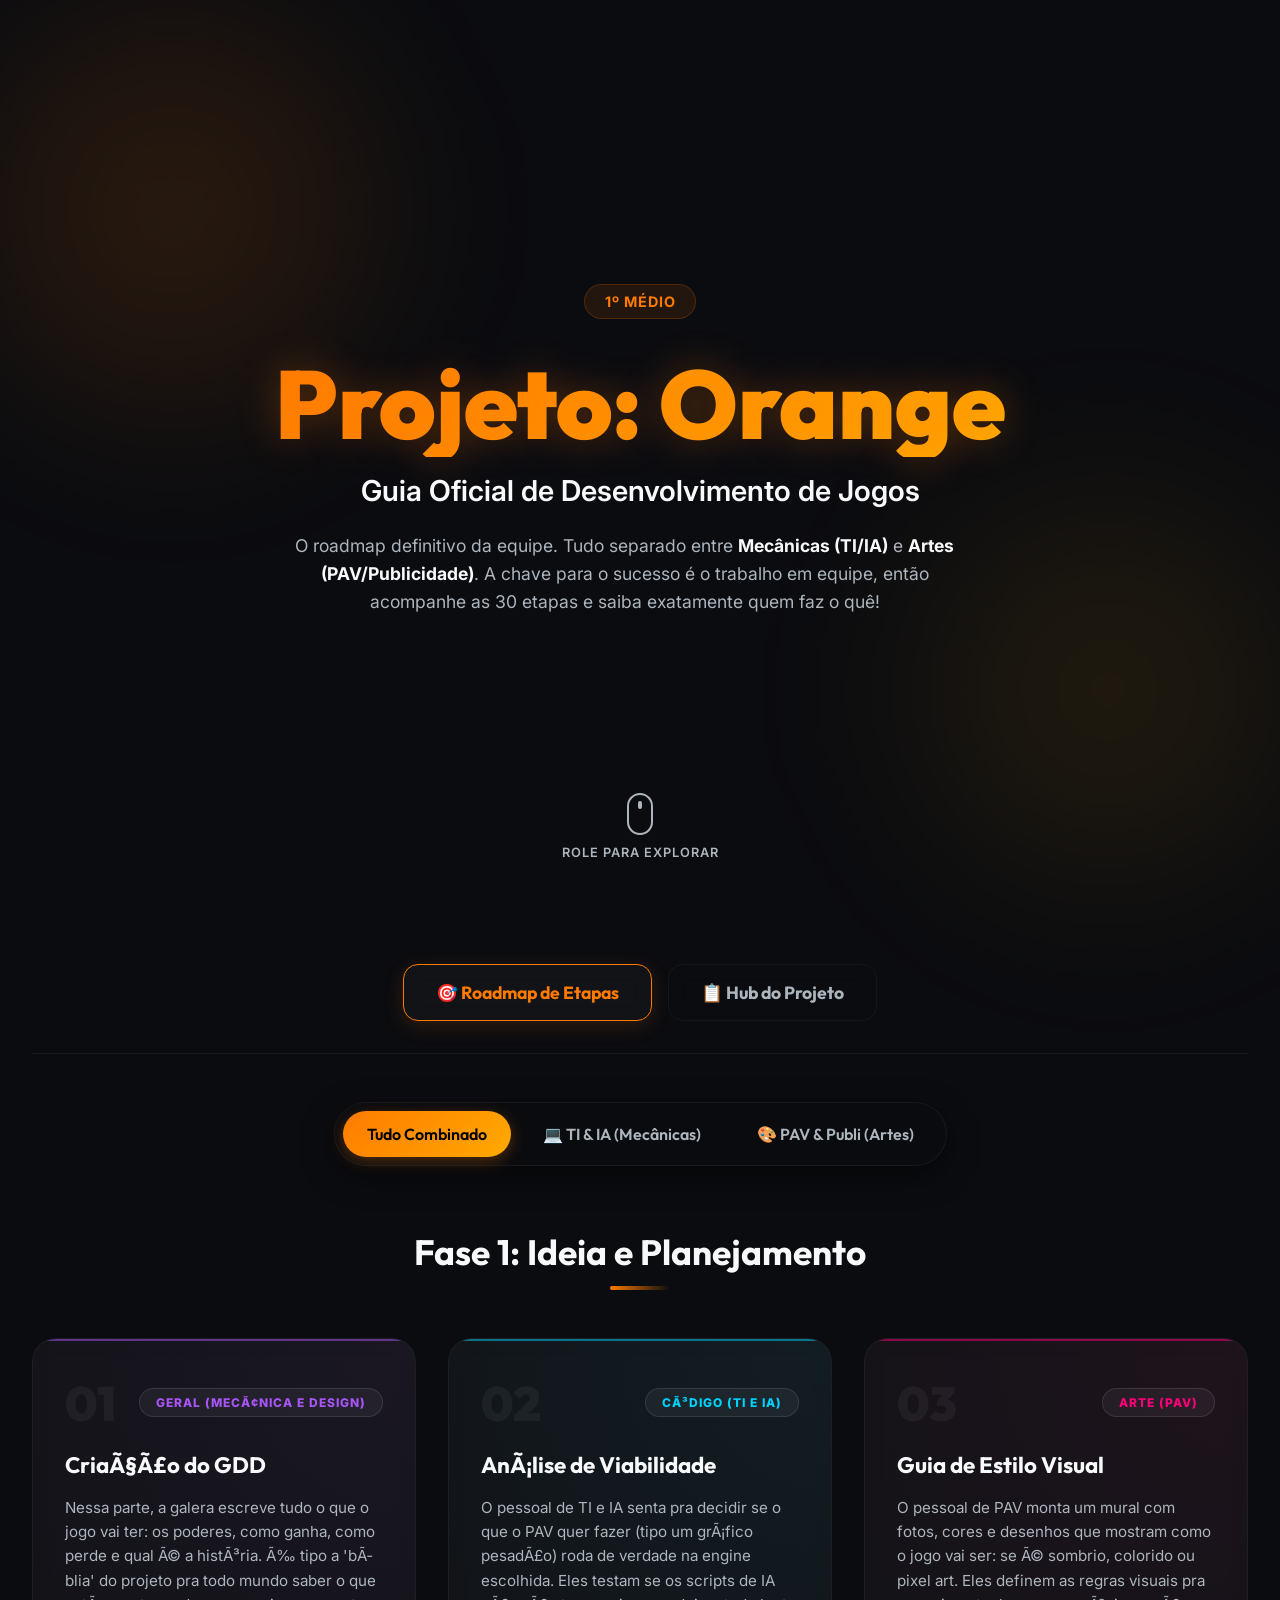
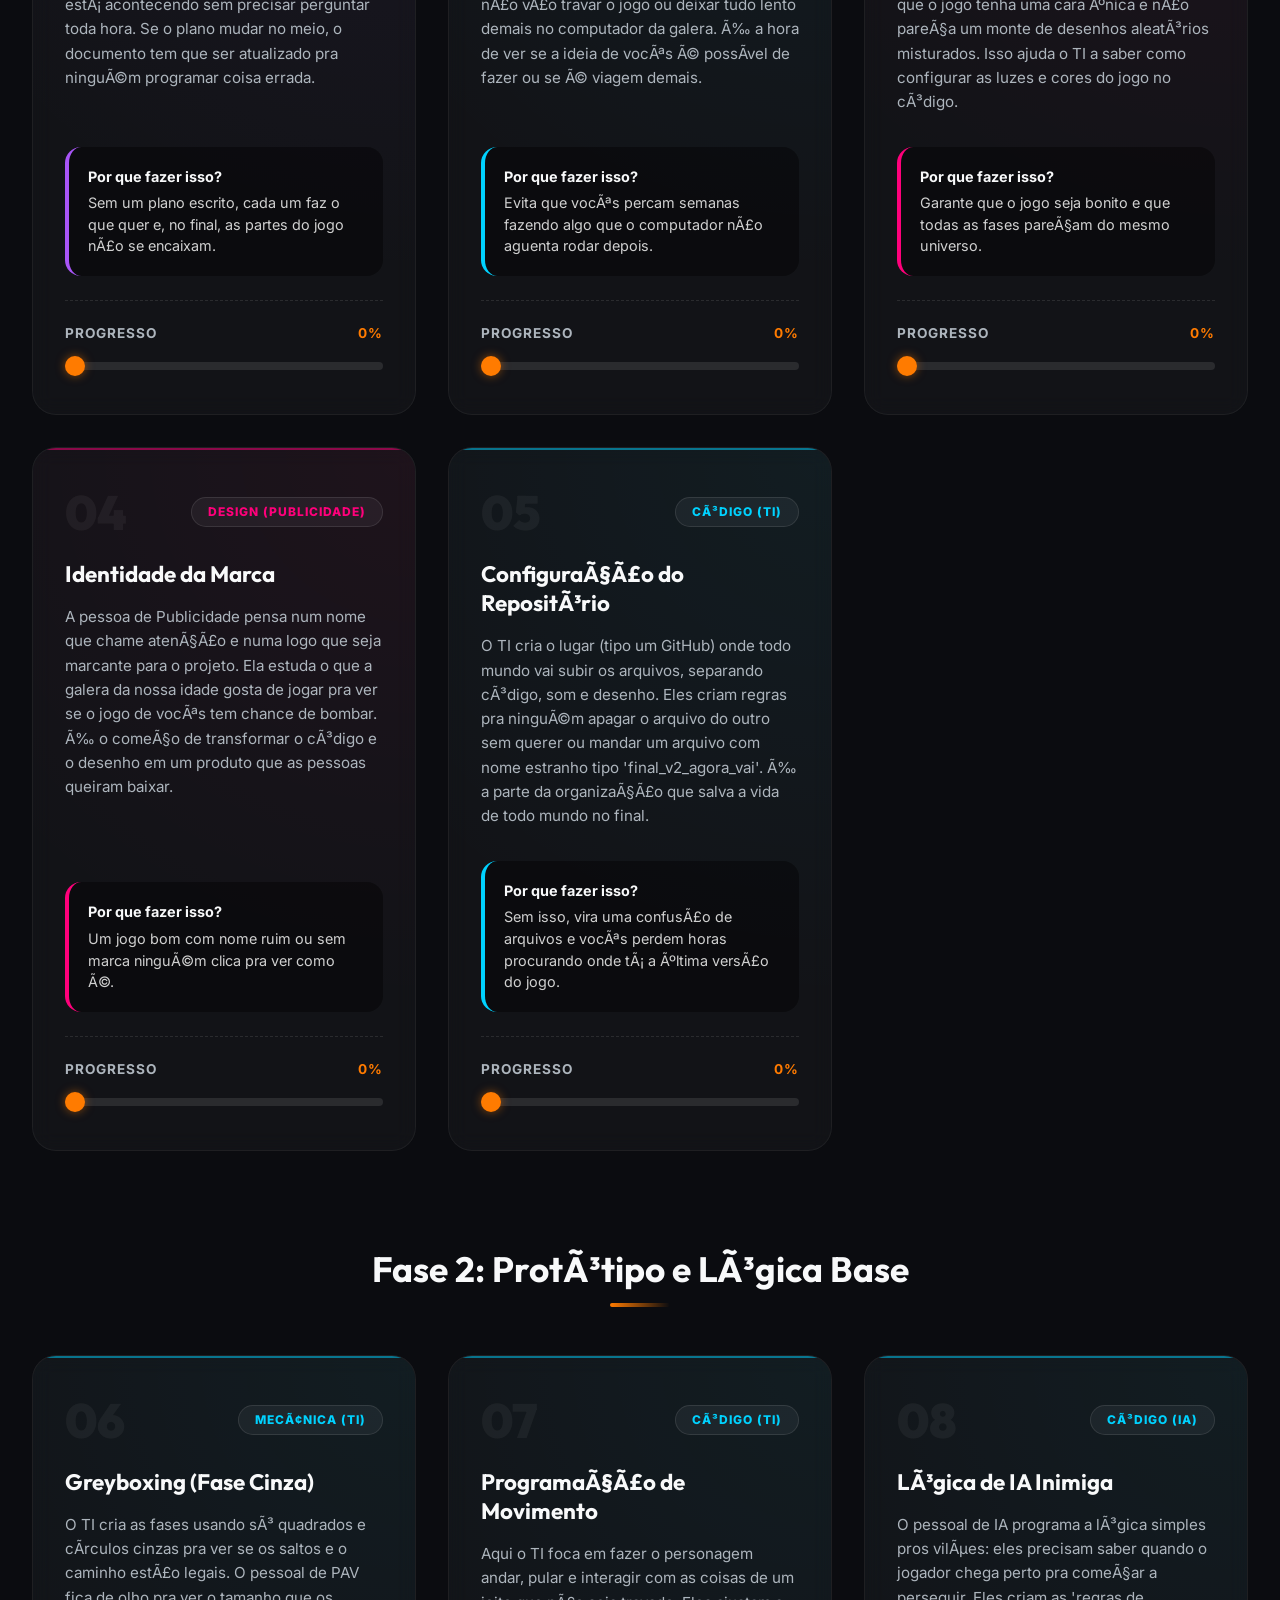
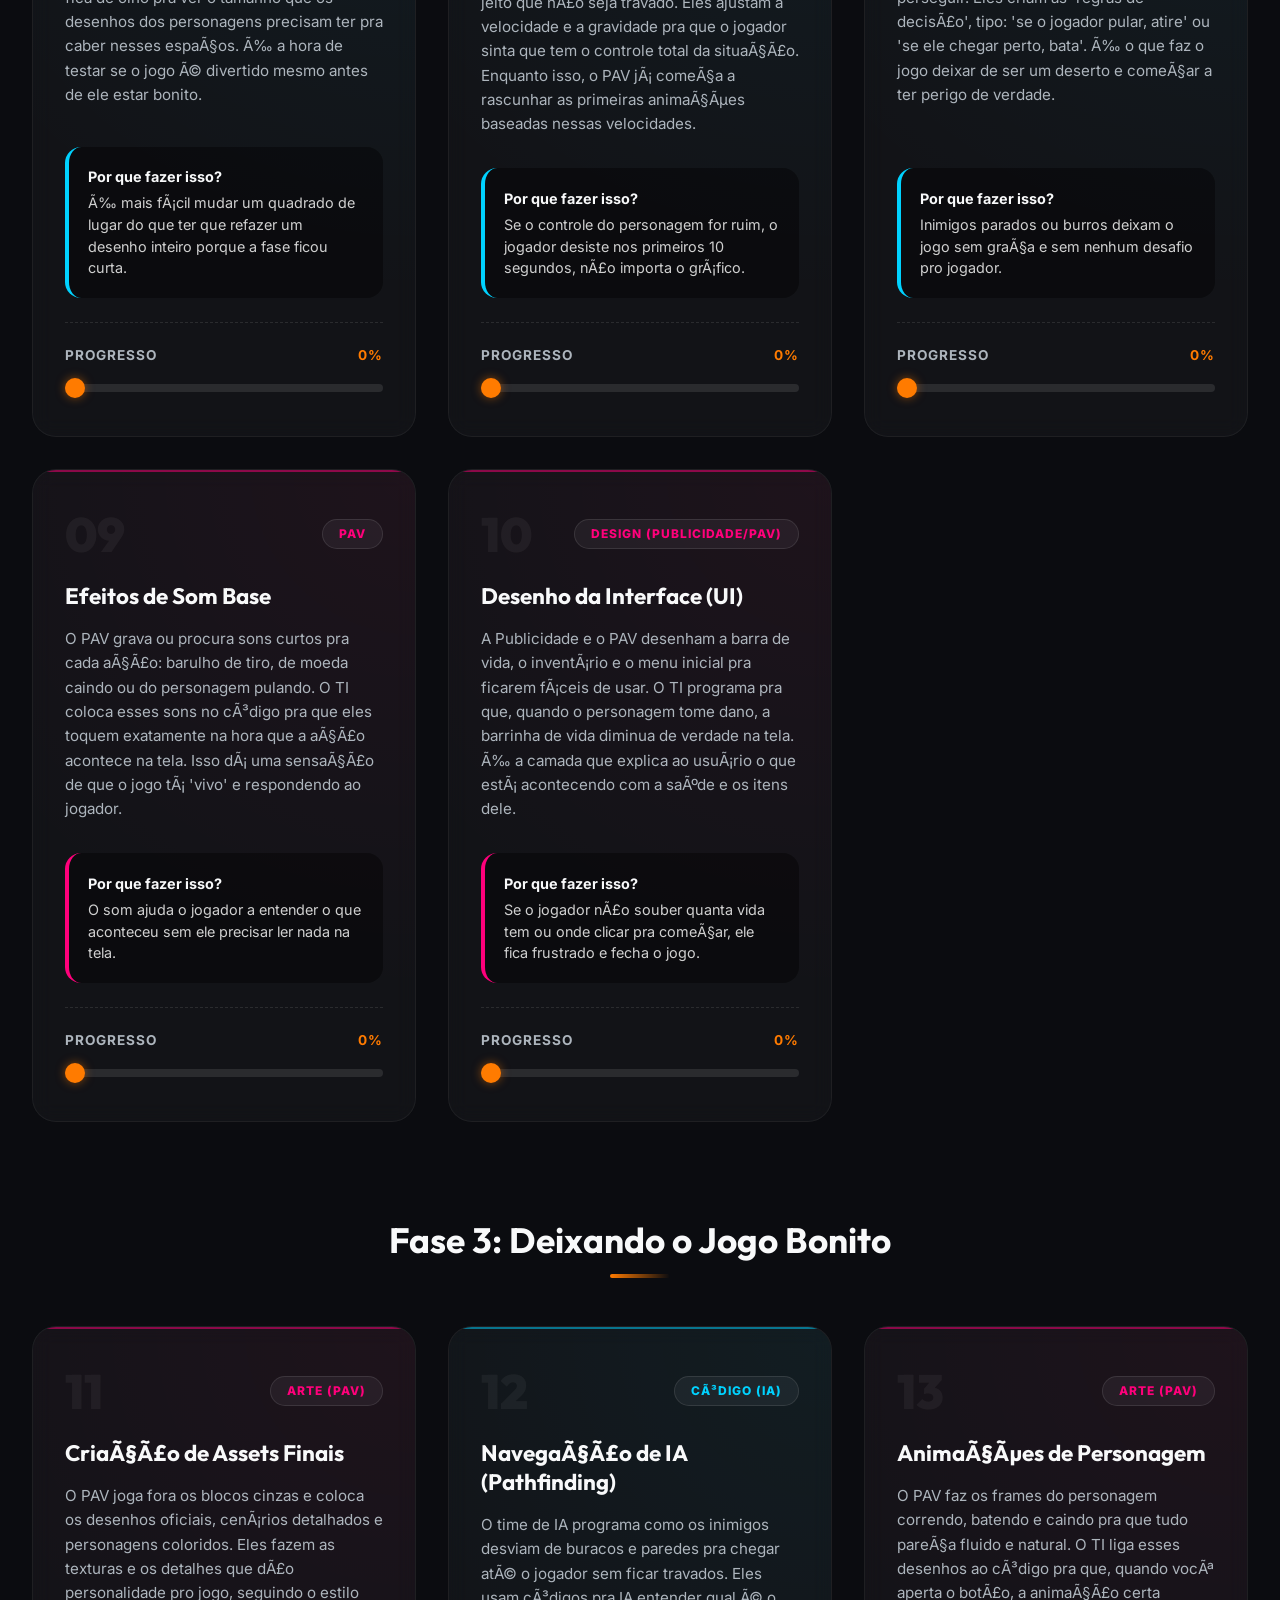
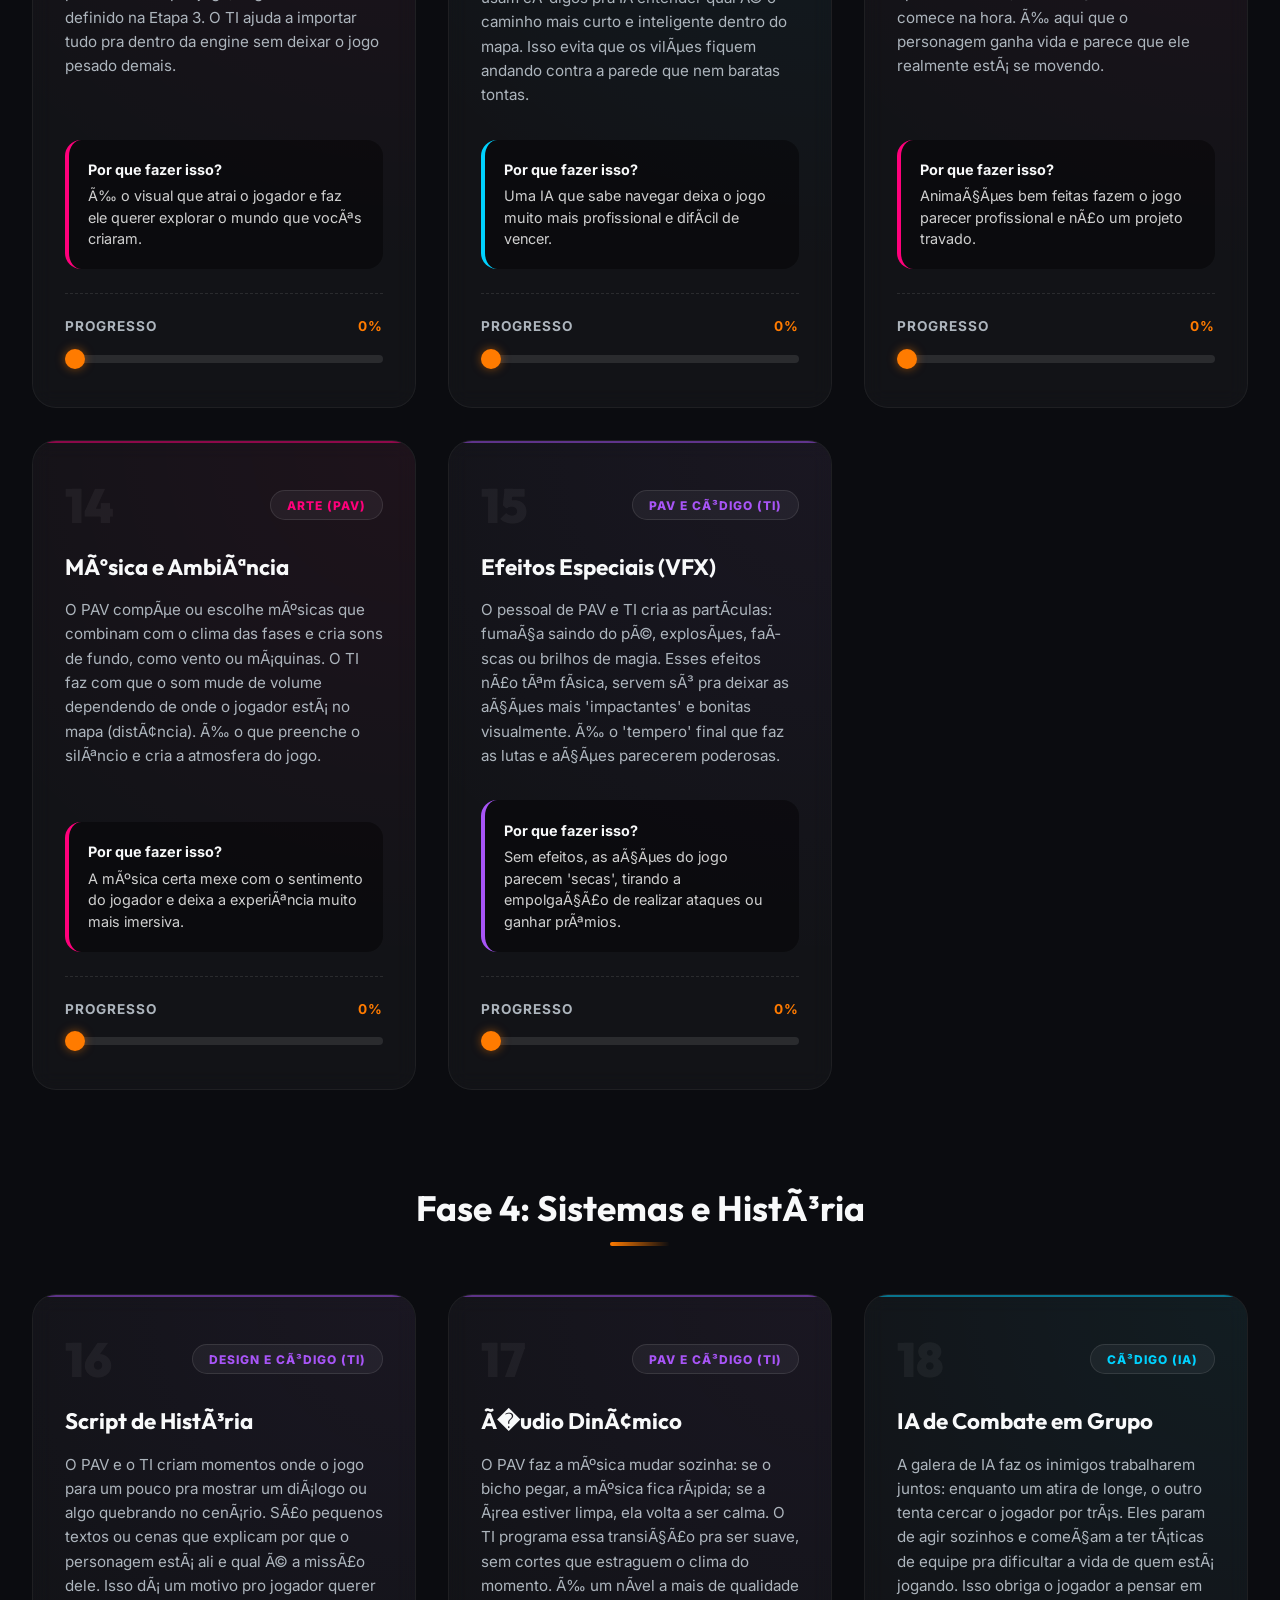
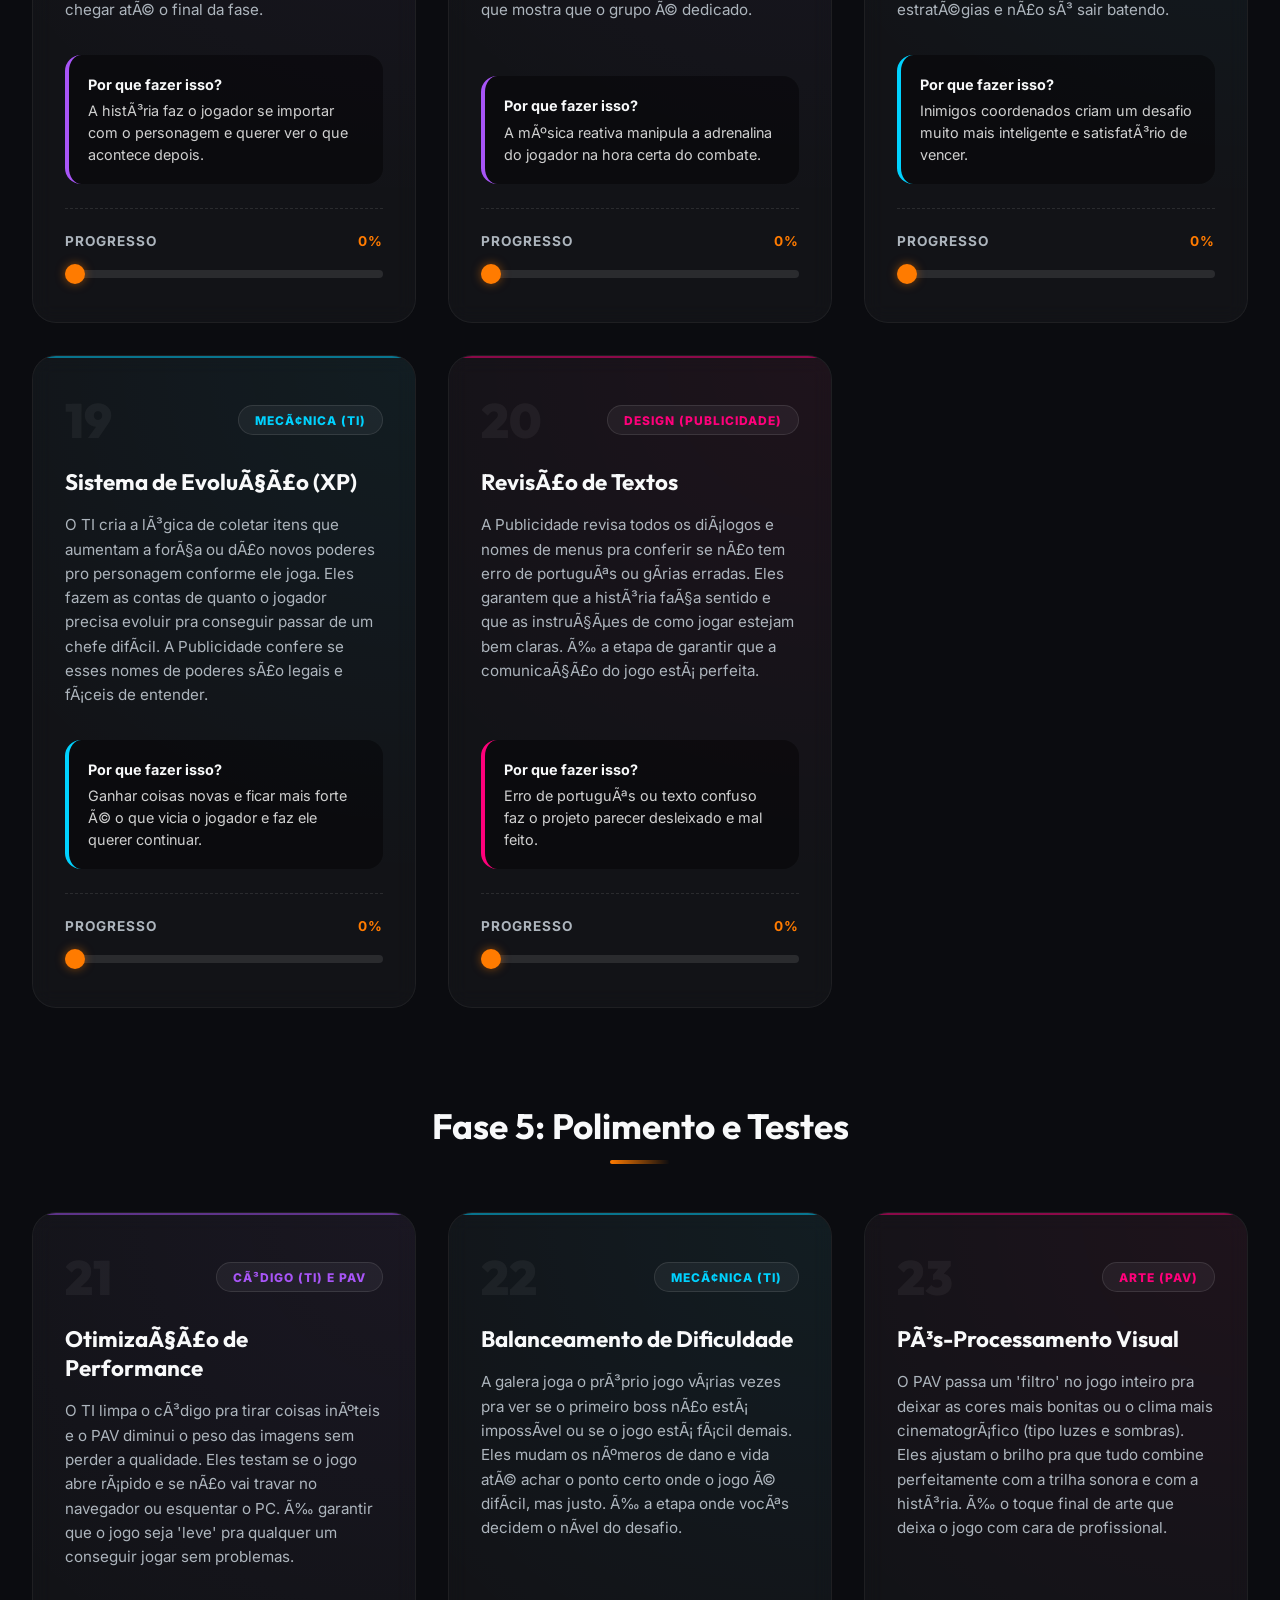
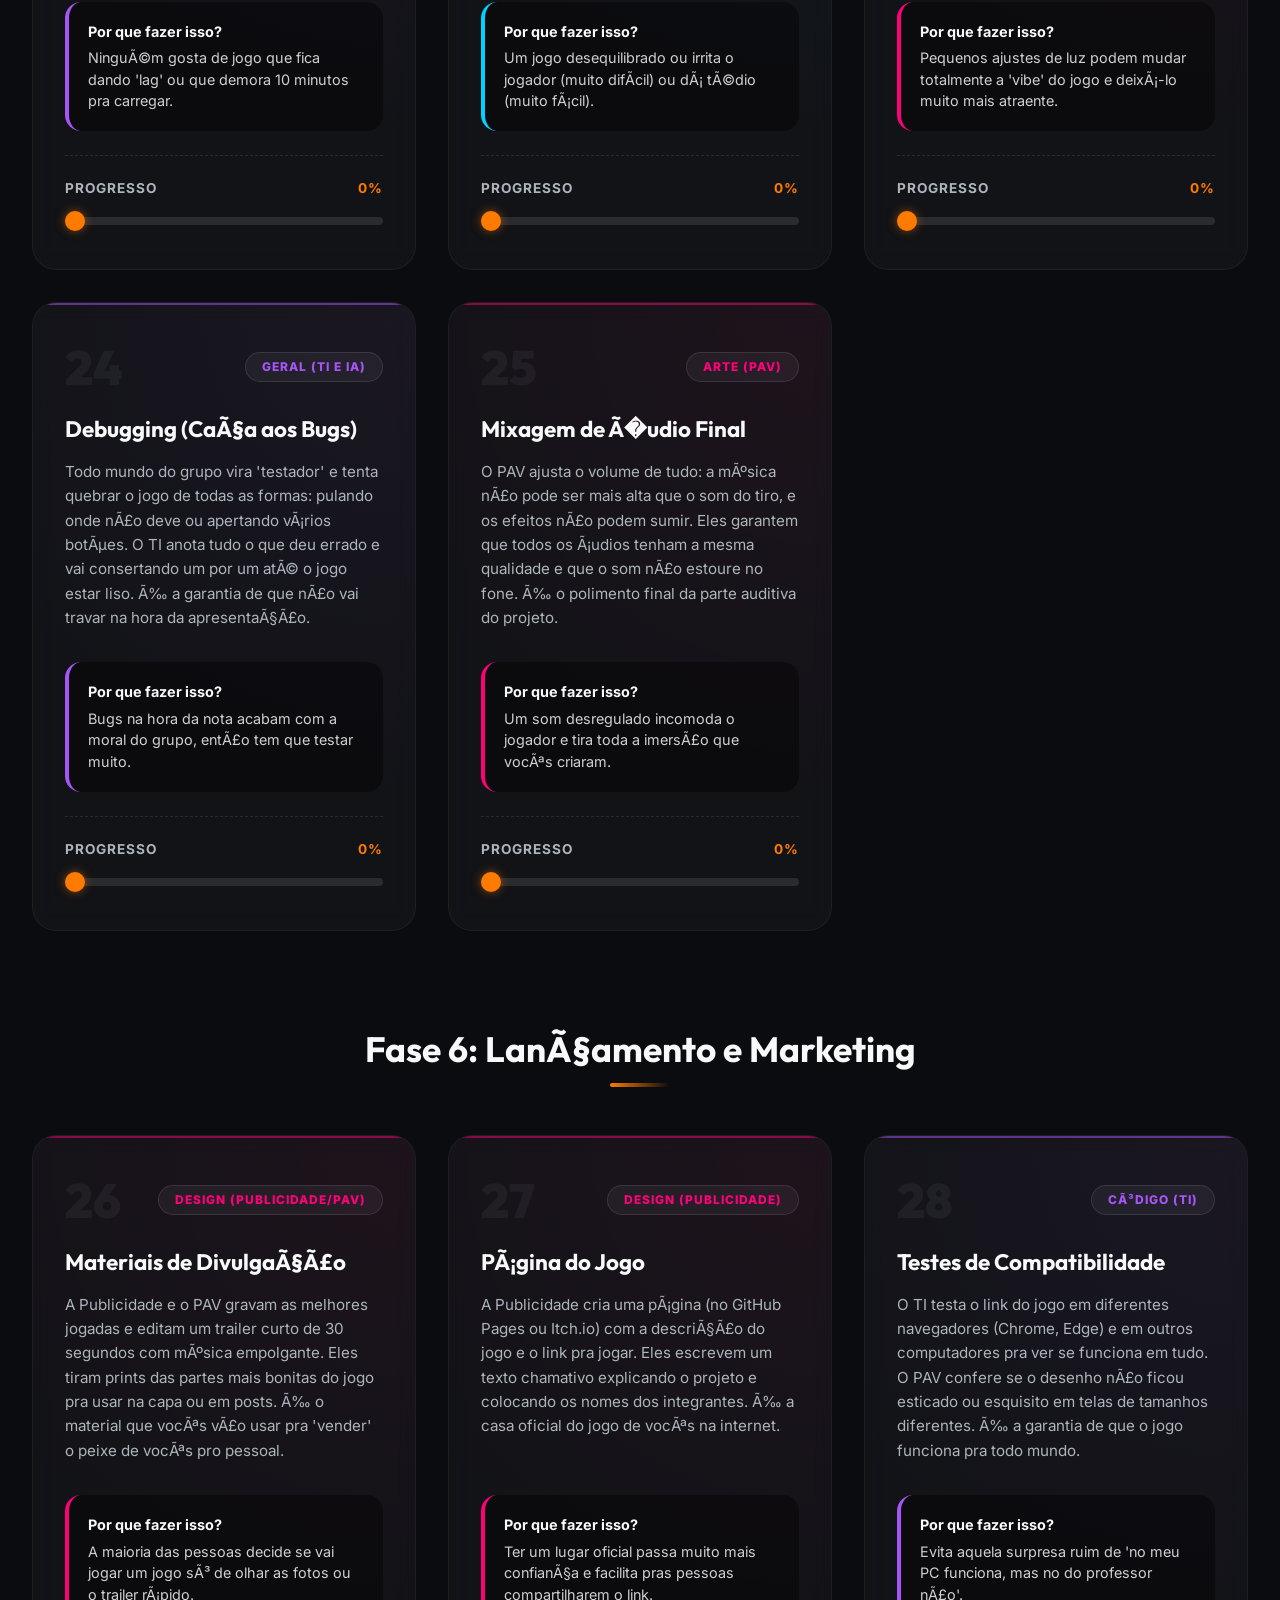
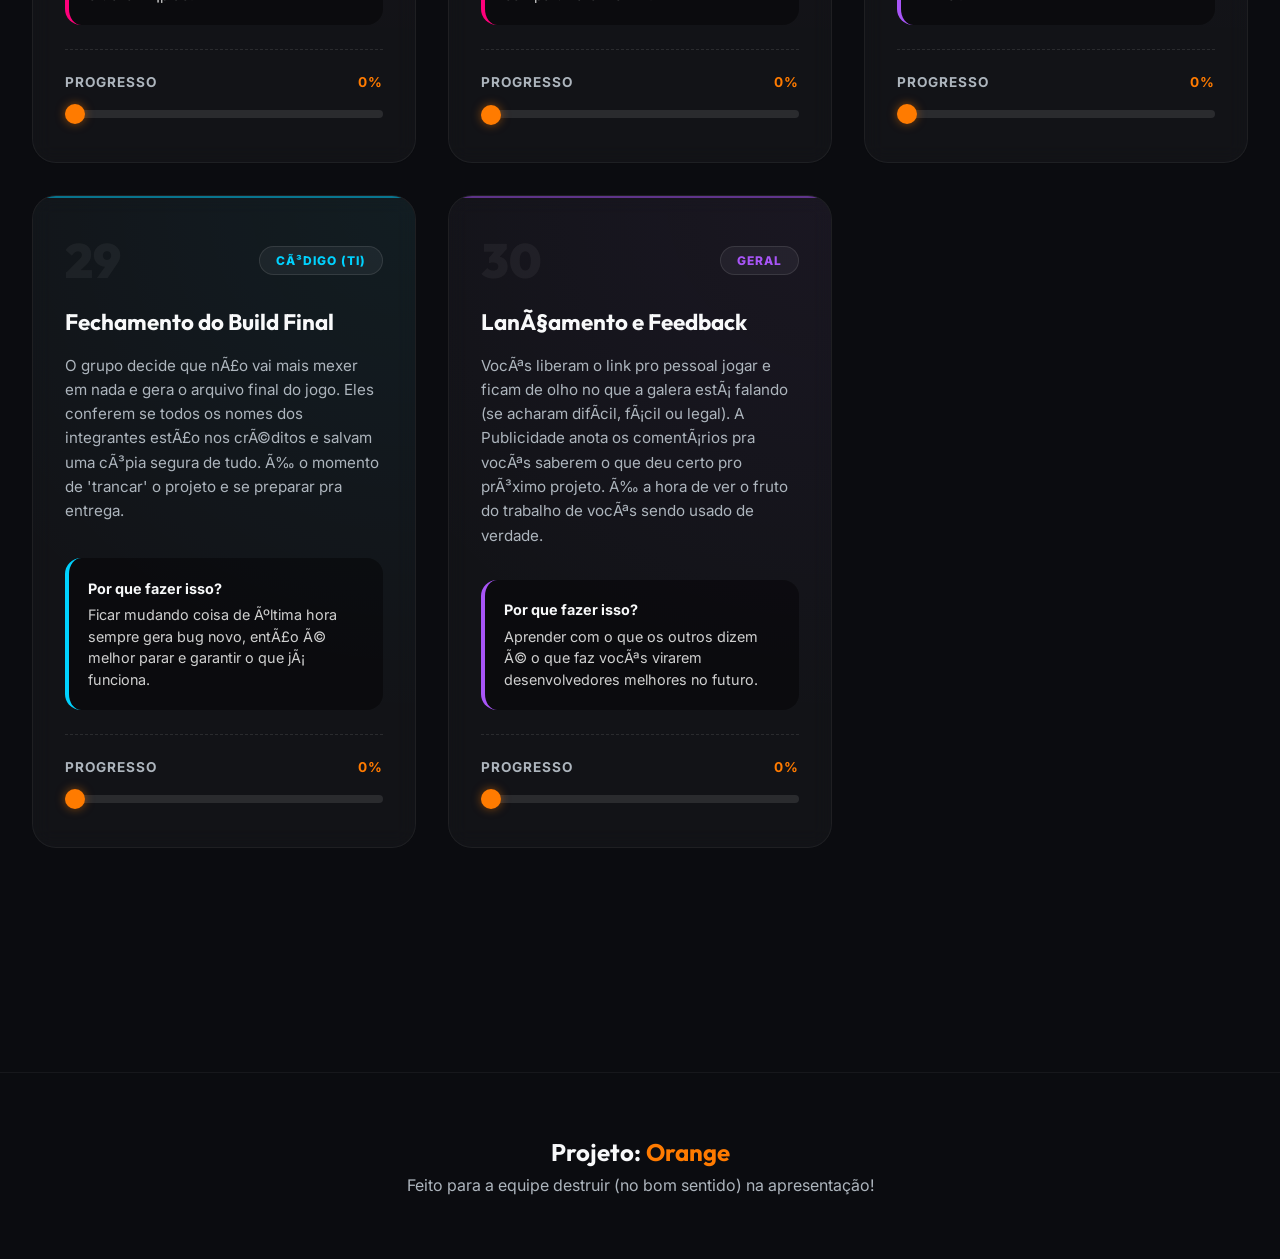
==== index.html @ 9298ded7 "refactor: Torna placeholders mais sérios e profissionaliza o Quadro de Ideias para ser dinâmico" ====
<!DOCTYPE html>
<html lang="pt-br">
<head>
    <meta charset="UTF-8">
    <meta name="viewport" content="width=device-width, initial-scale=1.0">
    <title>Projeto: Orange - Guia de Desenvolvimento</title>
    <!-- Google Fonts for premium look -->
    <link href="https://fonts.googleapis.com/css2?family=Inter:wght@400;500;600;700&family=Outfit:wght@500;700;900&display=swap" rel="stylesheet">
    <link rel="stylesheet" href="style.css">
</head>
<body>
    <!-- Abstract Backgrounds -->
    <div class="blob-bg"></div>
    <div class="blob-bg blob-2"></div>
    
    <header class="hero">
        <div class="hero-content">
            <div class="badge">1º Médio</div>
            <h1 class="glitch" data-text="Projeto: Orange">Projeto: Orange</h1>
            <p class="subtitle">Guia Oficial de Desenvolvimento de Jogos</p>
            <p class="description">
                O roadmap definitivo da equipe. Tudo separado entre <strong>Mecânicas (TI/IA)</strong> e <strong>Artes (PAV/Publicidade)</strong>. A chave para o sucesso é o trabalho em equipe, então acompanhe as 30 etapas e saiba exatamente quem faz o quê!
            </p>
        </div>
        
        <div class="scroll-down">
            <div class="mouse">
                <div class="wheel"></div>
            </div>
            <p>Role para explorar</p>
        </div>
    </header>

    <main class="container">
        <!-- TABS DE NAVEGAÇÃO -->
        <div class="tabs-container">
            <button class="nav-tab active" data-target="view-roadmap">🎯 Roadmap de Etapas</button>
            <button class="nav-tab" data-target="view-hub">📋 Hub do Projeto</button>
        </div>

        <!-- VIEW 1: ROADMAP (ANTIGA PAGINA PRINCIPAL) -->
        <div id="view-roadmap" class="view-section active-view">
            <!-- Dashboard Filters -->
            <div class="filter-wrapper">
                <div class="filter-container">
                    <button class="filter-btn active" data-filter="all">Tudo Combinado</button>
                    <button class="filter-btn" data-filter="ti">💻 TI & IA (Mecânicas)</button>
                    <button class="filter-btn" data-filter="art">🎨 PAV & Publi (Artes)</button>
                </div>
            </div>

            <div id="roadmap">
                <!-- Renderizado via JS -->
            </div>
        </div>

        <!-- VIEW 2: HUB DO PROJETO -->
        <div id="view-hub" class="view-section" style="display: none;">
            <div class="hub-container">
                <div class="hub-header">
                    <h2>Mesa da Equipe</h2>
                    <p>Preencha as informações do projeto. Ao clicar em salvar, os dados ficam guardados no seu navegador!</p>
                </div>
                
                <div class="hub-grid">
                    <div class="hub-card full-width">
                        <label>Nome do Projeto</label>
                        <input type="text" id="hub-name" class="hub-input" placeholder="Insira o nome oficial do projeto...">
                    </div>
                    
                    <div class="hub-card full-width">
                        <label>Participantes & Áreas</label>
                        <div id="participants-container">
                            <!-- Itens de participante criados via JS -->
                        </div>
                        <button id="add-participant-btn" class="hub-btn-secondary">+ Novo Participante</button>
                    </div>

                    <div class="hub-card full-width">
                        <label>Quadro de Ideias & Conceitos</label>
                        <div id="ideas-container">
                            <!-- Itens de ideias criados via JS -->
                        </div>
                        <button id="add-idea-btn" class="hub-btn-secondary">+ Adicionar Nova Ideia</button>
                    </div>

                    <div class="hub-card">
                        <label>Mecânicas Principais</label>
                        <textarea id="hub-mechanic" class="hub-textarea" placeholder="Descreva as regras, movimentação e sistemas do jogo..."></textarea>
                    </div>

                    <div class="hub-card">
                        <label>Direção de Arte & Design</label>
                        <textarea id="hub-design" class="hub-textarea" placeholder="Defina o escopo visual, paleta de cores e atmosfera..."></textarea>
                    </div>

                    <div class="hub-card full-width">
                        <label>Arquivos & Links Importantes</label>
                        <textarea id="hub-links" class="hub-textarea links-area" placeholder="Cole aqui links do Google Drive, Canva, Github para o time acessar fácil..."></textarea>
                    </div>
                </div>

                <div class="hub-actions">
                    <button id="hub-save-btn" class="hub-btn-primary">💾 Salvar Alterações</button>
                    <span id="save-status" class="save-status">Salvo!</span>
                </div>
            </div>
        </div>
    </main>

    <footer>
        <div class="footer-content">
            <h2>Projeto: <span>Orange</span></h2>
            <p>Feito para a equipe destruir (no bom sentido) na apresentação!</p>
        </div>
    </footer>

    <script src="script.js"></script>
</body>
</html>
---- style.css ----
:root {
    --bg-color: #0b0c10;
    --card-bg: rgba(255, 255, 255, 0.03);
    --card-border: rgba(255, 255, 255, 0.05);
    
    --primary-orange: #ff7b00;
    --secondary-orange: #ffaa00;
    --text-primary: #f8f9fa;
    --text-secondary: #adb5bd;
    
    --ti-color: #00d2ff;
    --art-color: #ff007b;
    --all-color: #a855f7;
}

* { margin: 0; padding: 0; box-sizing: border-box; }

body {
    background-color: var(--bg-color);
    color: var(--text-primary);
    font-family: 'Inter', sans-serif;
    overflow-x: hidden;
}

h1, h2, h3 { font-family: 'Outfit', sans-serif; }

/* Blob Backgrounds */
.blob-bg {
    position: fixed; top: -10%; left: -10%;
    width: 600px; height: 600px;
    background: radial-gradient(circle, rgba(255,123,0,0.15) 0%, rgba(0,0,0,0) 70%);
    border-radius: 50%; filter: blur(60px); z-index: -1;
}
.blob-2 {
    top: auto; bottom: -10%; left: auto; right: -10%;
    background: radial-gradient(circle, rgba(255,170,0,0.1) 0%, rgba(0,0,0,0) 70%);
}

/* Hero Section */
.hero {
    height: 100vh;
    display: flex; flex-direction: column;
    justify-content: center; align-items: center;
    text-align: center; padding: 2rem;
    position: relative;
}

.badge {
    display: inline-block;
    padding: 0.5rem 1.2rem;
    border-radius: 50px;
    background: rgba(255, 123, 0, 0.1);
    color: var(--primary-orange);
    font-weight: 700;
    font-size: 0.9rem;
    letter-spacing: 1px;
    text-transform: uppercase;
    margin-bottom: 2rem;
    border: 1px solid rgba(255, 123, 0, 0.2);
}

.hero h1 {
    font-size: clamp(3rem, 8vw, 6rem);
    font-weight: 900;
    margin-bottom: 1rem;
    background: linear-gradient(135deg, var(--primary-orange), var(--secondary-orange));
    -webkit-background-clip: text;
    -webkit-text-fill-color: transparent;
    text-shadow: 0 0 40px rgba(255, 123, 0, 0.3);
    line-height: 1.1;
}

.subtitle {
    font-size: clamp(1.2rem, 3vw, 1.8rem);
    font-weight: 600; margin-bottom: 1.5rem;
}

.description {
    max-width: 700px; color: var(--text-secondary);
    font-size: 1.1rem; line-height: 1.6;
}
.description strong { color: var(--text-primary); }

/* Scroll Indicator */
@keyframes scrolldown {
    0% { transform: translate(-50%, 0); opacity: 1; }
    100% { transform: translate(-50%, 15px); opacity: 0; }
}
.scroll-down { position: absolute; bottom: 40px; display: flex; flex-direction: column; align-items: center; color: var(--text-secondary); font-size: 0.8rem; font-weight: 600; text-transform: uppercase; letter-spacing: 1px;}
.mouse { width: 26px; height: 42px; border: 2px solid var(--text-secondary); border-radius: 15px; margin-bottom: 10px; position: relative; }
.wheel { width: 4px; height: 8px; background: var(--text-secondary); border-radius: 4px; position: absolute; top: 6px; left: 50%; transform: translateX(-50%); animation: scrolldown 1.5s infinite; }

/* Container & Filters */
.container { max-width: 1300px; margin: 0 auto; padding: 4rem 2rem; }

.filter-wrapper { position: sticky; top: 20px; z-index: 100; display: flex; justify-content: center; margin-bottom: 4rem; }

.filter-container {
    display: inline-flex; gap: 0.5rem; padding: 0.5rem;
    background: rgba(11, 12, 16, 0.8);
    backdrop-filter: blur(20px); -webkit-backdrop-filter: blur(20px);
    border: 1px solid var(--card-border); border-radius: 50px;
    box-shadow: 0 10px 30px rgba(0,0,0,0.5);
}

.filter-btn {
    background: transparent; border: none;
    color: var(--text-secondary); padding: 0.8rem 1.5rem;
    border-radius: 50px; font-family: 'Outfit', sans-serif;
    font-weight: 600; font-size: 1rem; cursor: pointer;
    transition: all 0.3s ease;
}

.filter-btn:hover { color: var(--text-primary); background: rgba(255,255,255,0.05); }
.filter-btn.active { background: linear-gradient(135deg, var(--primary-orange), var(--secondary-orange)); color: #000; box-shadow: 0 4px 15px rgba(255, 123, 0, 0.3); }

/* Roadmap Grid */
.phase-section { margin-bottom: 6rem; opacity: 0; transform: translateY(30px); transition: all 0.8s ease-out; }
.phase-section.visible { opacity: 1; transform: translateY(0); }

.phase-title {
    font-size: 2.2rem; margin-bottom: 3rem; text-align: center;
    position: relative; padding-bottom: 1rem;
}
.phase-title::after {
    content: ''; position: absolute; bottom: 0; left: 50%; transform: translateX(-50%);
    width: 60px; height: 4px; background: linear-gradient(90deg, var(--primary-orange), transparent); border-radius: 2px;
}

.steps-grid {
    display: grid; grid-template-columns: repeat(auto-fill, minmax(340px, 1fr)); gap: 2rem;
}

/* Cards */
.step-card {
    background: var(--card-bg); border: 1px solid var(--card-border);
    border-radius: 24px; padding: 2.5rem 2rem;
    backdrop-filter: blur(10px); position: relative; overflow: hidden;
    transition: all 0.4s cubic-bezier(0.175, 0.885, 0.32, 1.275);
    display: flex; flex-direction: column;
}

.step-card::before {
    content: ''; position: absolute; top: 0; left: 0; width: 100%; height: 100%;
    background: radial-gradient(circle at top right, var(--tag-color), transparent 70%);
    opacity: 0.05; transition: opacity 0.4s; z-index: -1;
}

.step-card::after {
    content: ''; position: absolute; top: 0; left: 0; width: 100%; height: 2px;
    background: var(--tag-color); opacity: 0.5; transition: opacity 0.4s, height 0.4s;
}

.step-card:hover { transform: translateY(-10px); border-color: rgba(255,255,255,0.1); box-shadow: 0 20px 40px rgba(0,0,0,0.6); }
.step-card:hover::before { opacity: 0.15; }
.step-card:hover::after { opacity: 1; box-shadow: 0 0 15px var(--tag-color); }

.step-header { display: flex; justify-content: space-between; align-items: center; margin-bottom: 1.5rem; }

.step-number { font-family: 'Outfit', sans-serif; font-size: 3rem; font-weight: 900; color: rgba(255,255,255,0.05); line-height: 1; }

.step-tag {
    font-size: 0.75rem; font-weight: 800; padding: 0.4rem 1rem;
    border-radius: 50px; background: rgba(255,255,255,0.05);
    color: var(--tag-color); border: 1px solid rgba(255,255,255,0.1);
    text-transform: uppercase; letter-spacing: 1px;
}

.step-title { font-size: 1.4rem; font-weight: 700; margin-bottom: 1rem; line-height: 1.3; }

.step-desc { color: var(--text-secondary); font-size: 0.95rem; line-height: 1.6; margin-bottom: 2rem; flex-grow: 1; }

.step-reason {
    background: rgba(0,0,0,0.4); padding: 1.2rem;
    border-radius: 16px; border-left: 4px solid var(--tag-color);
    font-size: 0.9rem; color: #d0d0d0; line-height: 1.5;
}
.step-reason strong { color: var(--text-primary); display: block; margin-bottom: 0.3rem; font-weight: 700;}

footer { text-align: center; padding: 4rem 2rem; border-top: 1px solid var(--card-border); margin-top: 4rem; }
footer h2 { margin-bottom: 0.5rem; }
footer span { color: var(--primary-orange); }
footer p { color: var(--text-secondary); }

@media (max-width: 768px) {
    .filter-container { flex-direction: column; width: 100%; border-radius: 20px; padding: 1rem; }
    .filter-btn { width: 100%; }
}

/* Progress Container Styles */
.progress-container {
    margin-top: 1.5rem;
    padding-top: 1.5rem;
    border-top: 1px dashed rgba(255,255,255,0.1);
}

.progress-labels {
    display: flex;
    justify-content: space-between;
    font-size: 0.85rem;
    font-weight: 700;
    color: var(--text-secondary);
    margin-bottom: 0.8rem;
    text-transform: uppercase;
    letter-spacing: 1px;
}

.progress-percent {
    color: var(--primary-orange);
}

/* Base Slider Styles */
.progress-slider {
    -webkit-appearance: none;
    width: 100%;
    height: 8px;
    background: rgba(255, 255, 255, 0.1);
    outline: none;
    border-radius: 4px;
    transition: all 0.3s;
}

.progress-slider::-webkit-slider-thumb {
    -webkit-appearance: none;
    appearance: none;
    width: 20px;
    height: 20px;
    border-radius: 50%;
    background: var(--primary-orange);
    cursor: pointer;
    box-shadow: 0 0 10px rgba(255, 123, 0, 0.5);
    transition: all 0.3s;
}

.progress-slider::-moz-range-thumb {
    width: 20px;
    height: 20px;
    border-radius: 50%;
    background: var(--primary-orange);
    cursor: pointer;
    box-shadow: 0 0 10px rgba(255, 123, 0, 0.5);
    transition: all 0.3s;
    border: none;
}

/* Completed State Styling */
.step-card.completed {
    border-color: #22c55e;
    box-shadow: 0 10px 30px rgba(34, 197, 94, 0.15);
}

.step-card.completed::before {
    background: radial-gradient(circle at top right, #22c55e, transparent 70%);
}

.step-card.completed::after {
    background: #22c55e;
    box-shadow: 0 0 15px #22c55e;
}

.step-card.completed .progress-percent {
    color: #22c55e;
}

.step-card.completed .progress-slider::-webkit-slider-thumb {
    background: #22c55e;
    box-shadow: 0 0 15px rgba(34, 197, 94, 0.8);
}

.step-card.completed .progress-slider::-moz-range-thumb {
    background: #22c55e;
    box-shadow: 0 0 15px rgba(34, 197, 94, 0.8);
}

/* === TABS DE NAVEGA��O === */
.tabs-container {
    display: flex;
    justify-content: center;
    gap: 1rem;
    margin-bottom: 3rem;
    padding-bottom: 2rem;
    border-bottom: 1px solid rgba(255,255,255,0.05);
}

.nav-tab {
    background: transparent;
    color: var(--text-secondary);
    border: 1px solid var(--card-border);
    padding: 1rem 2rem;
    border-radius: 15px;
    font-size: 1.1rem;
    font-weight: 700;
    cursor: pointer;
    transition: all 0.3s ease;
    font-family: 'Outfit', sans-serif;
    backdrop-filter: blur(10px);
}

.nav-tab:hover {
    background: rgba(255,255,255,0.03);
    color: var(--text-primary);
    border-color: var(--card-hover-border);
}

.nav-tab.active {
    background: var(--card-bg);
    color: var(--primary-orange);
    border-color: var(--primary-orange);
    box-shadow: 0 5px 20px rgba(255, 123, 0, 0.15);
}

/* === HUB DO PROJETO === */
.hub-header {
    text-align: center;
    margin-bottom: 3rem;
}

.hub-header h2 {
    font-size: 2.5rem;
    color: var(--primary-orange);
    margin-bottom: 0.5rem;
}

.hub-grid {
    display: grid;
    grid-template-columns: 1fr 1fr;
    gap: 1.5rem;
    margin-bottom: 3rem;
}

.hub-card {
    background: var(--card-bg);
    border: 1px solid var(--card-border);
    padding: 1.5rem;
    border-radius: 20px;
    display: flex;
    flex-direction: column;
}

.hub-card.full-width {
    grid-column: 1 / -1;
}

.hub-card label {
    font-weight: 700;
    color: #fff;
    margin-bottom: 0.8rem;
    font-family: 'Outfit', sans-serif;
    font-size: 1.1rem;
}

.hub-input, .hub-textarea, .part-input, .part-select {
    background: rgba(0,0,0,0.3);
    border: 1px solid rgba(255,255,255,0.1);
    color: #fff;
    padding: 1rem;
    border-radius: 12px;
    font-family: 'Inter', sans-serif;
    width: 100%;
    outline: none;
    transition: border 0.3s;
}

.hub-input:focus, .hub-textarea:focus, .part-input:focus, .part-select:focus {
    border-color: var(--primary-orange);
}

.hub-textarea {
    resize: vertical;
    min-height: 120px;
}

.links-area {
    min-height: 80px;
}

/* Participants Row */
.participant-row {
    display: flex;
    gap: 1rem;
    margin-bottom: 1rem;
}
.part-input { flex: 2; }
.part-select { flex: 1; cursor: pointer; }
.remove-part-btn {
    background: rgba(255, 0, 0, 0.1);
    color: #ff4d4d;
    border: 1px solid rgba(255, 0, 0, 0.3);
    border-radius: 12px;
    padding: 0 1rem;
    cursor: pointer;
    font-weight: bold;
    transition: all 0.2s;
}
.remove-part-btn:hover {
    background: #ff4d4d;
    color: #fff;
}

/* Hub Buttons */
.hub-btn-secondary {
    background: rgba(255,255,255,0.05);
    border: 1px dashed rgba(255,255,255,0.2);
    color: var(--text-secondary);
    padding: 1rem;
    border-radius: 12px;
    cursor: pointer;
    font-weight: 600;
    margin-top: 0.5rem;
    transition: all 0.3s;
}
.hub-btn-secondary:hover {
    background: rgba(255,255,255,0.1);
    color: #fff;
}

.hub-actions {
    display: flex;
    align-items: center;
    gap: 1.5rem;
    justify-content: center;
}

.hub-btn-primary {
    background: linear-gradient(135deg, var(--primary-orange), var(--secondary-orange));
    color: #000;
    border: none;
    padding: 1.2rem 3rem;
    border-radius: 50px;
    font-size: 1.2rem;
    font-weight: 800;
    cursor: pointer;
    box-shadow: 0 10px 20px rgba(255, 123, 0, 0.2);
    transition: all 0.3s;
}
.hub-btn-primary:active { transform: scale(0.95); }

.save-status {
    color: #22c55e;
    font-weight: 700;
    opacity: 0;
    transition: opacity 0.3s;
}
.save-status.show {
    opacity: 1;
}

@media (max-width: 768px) {
    .hub-grid { grid-template-columns: 1fr; }
    .participant-row { flex-direction: column; }
    .nav-tab { width: 100%; margin-bottom: 0.5rem; }
    .tabs-container { flex-direction: column; gap: 0; }
}
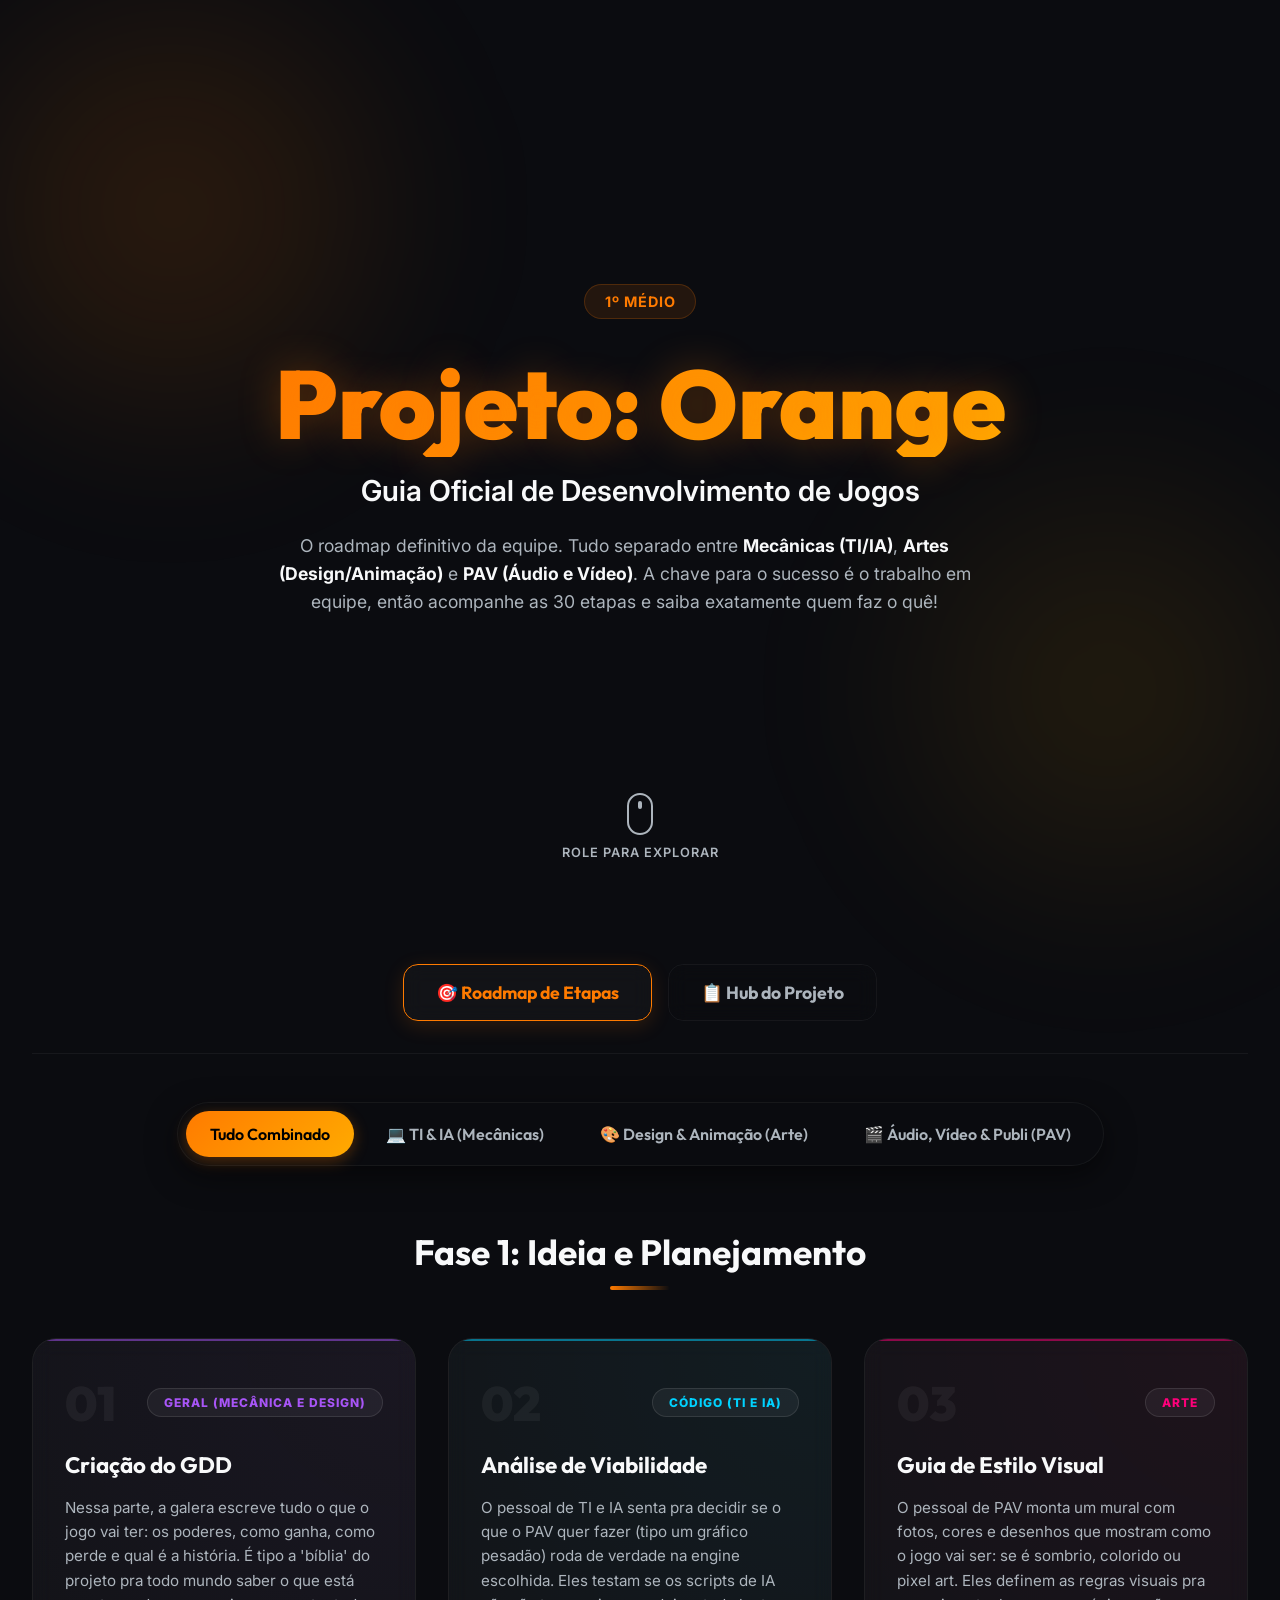
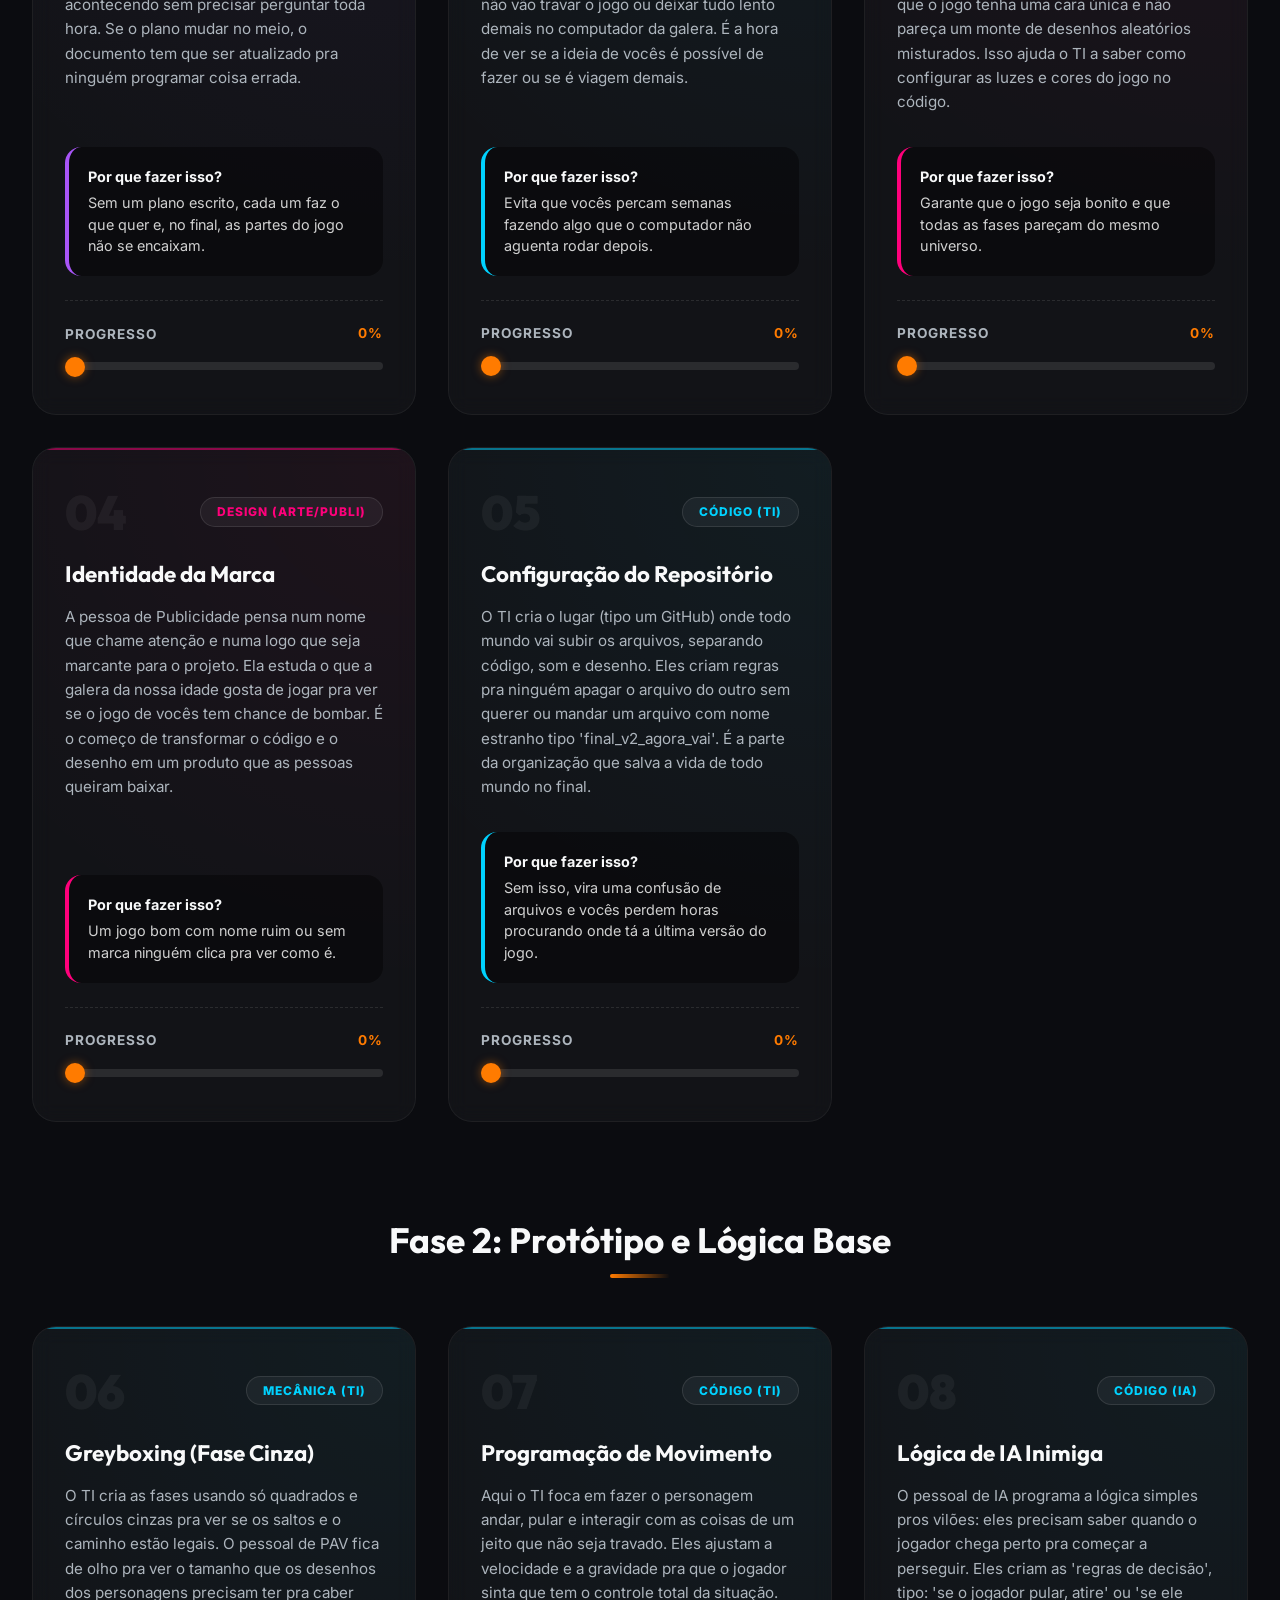
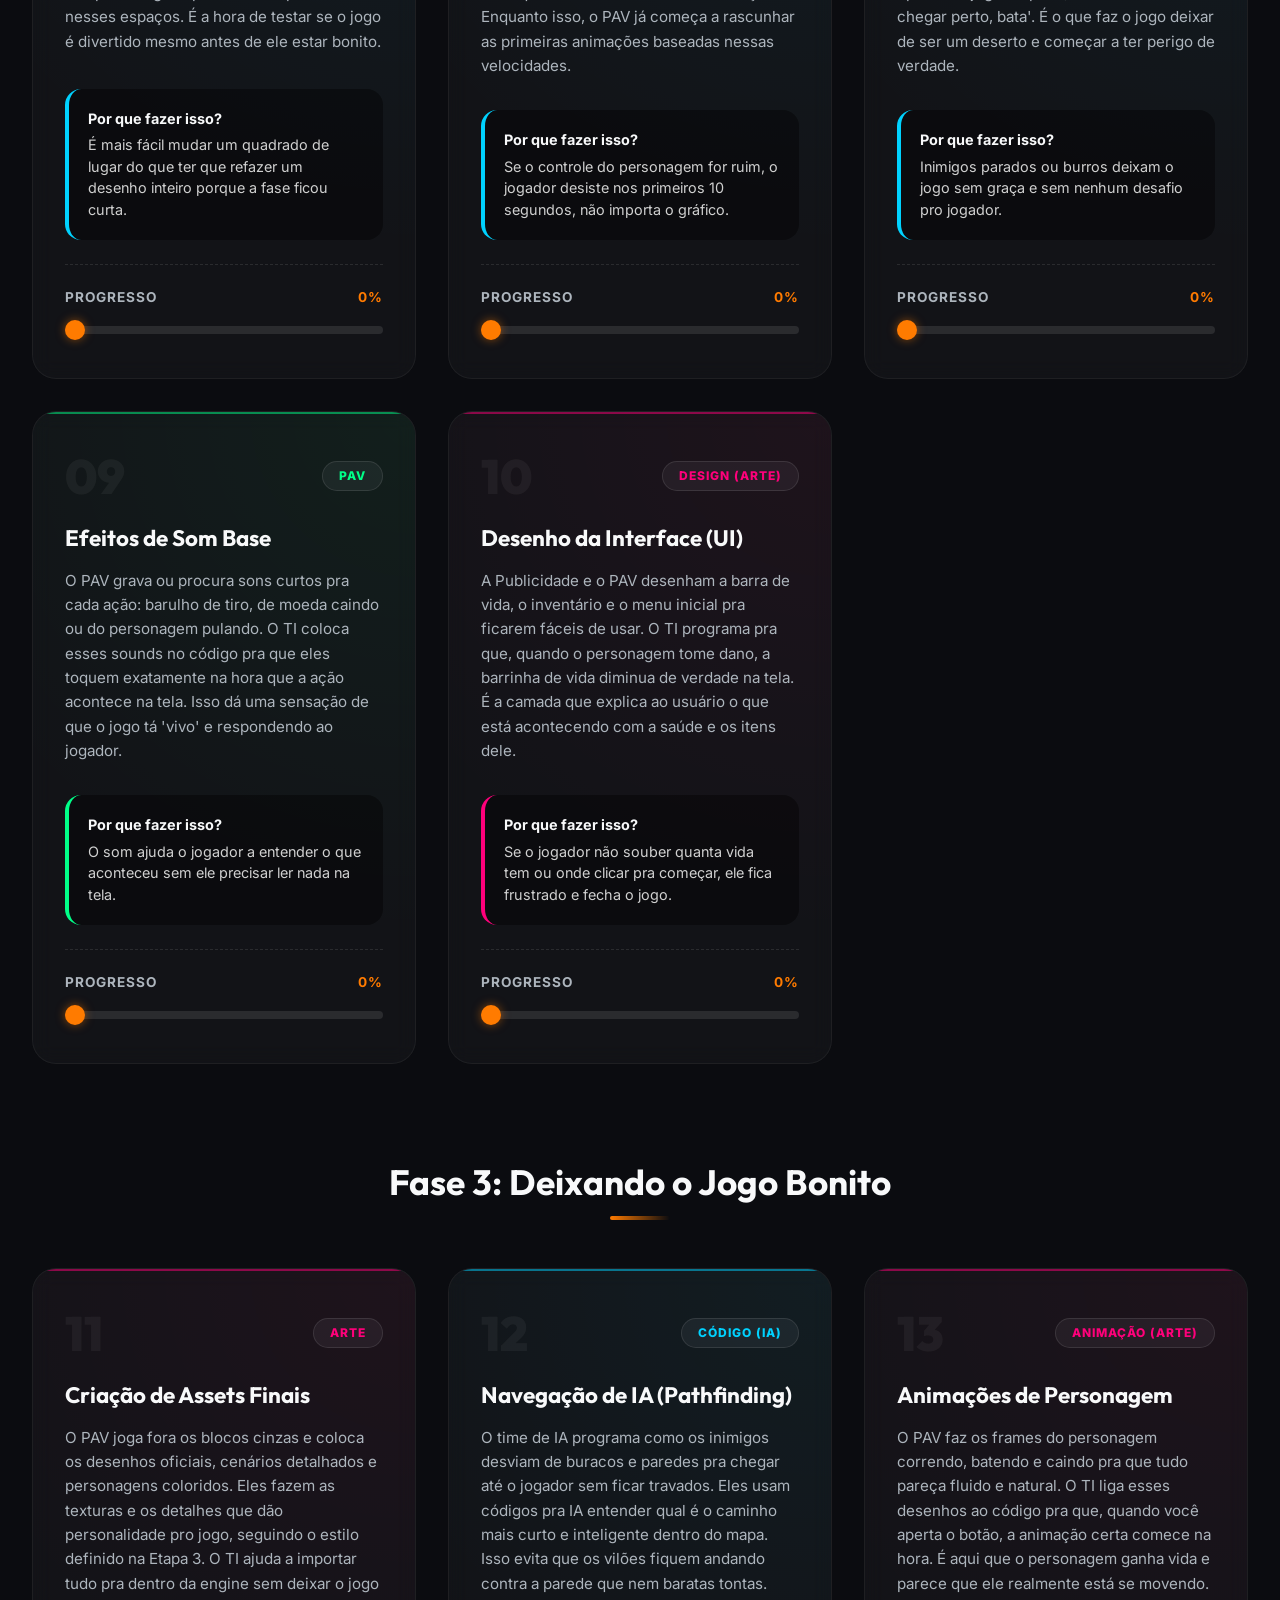
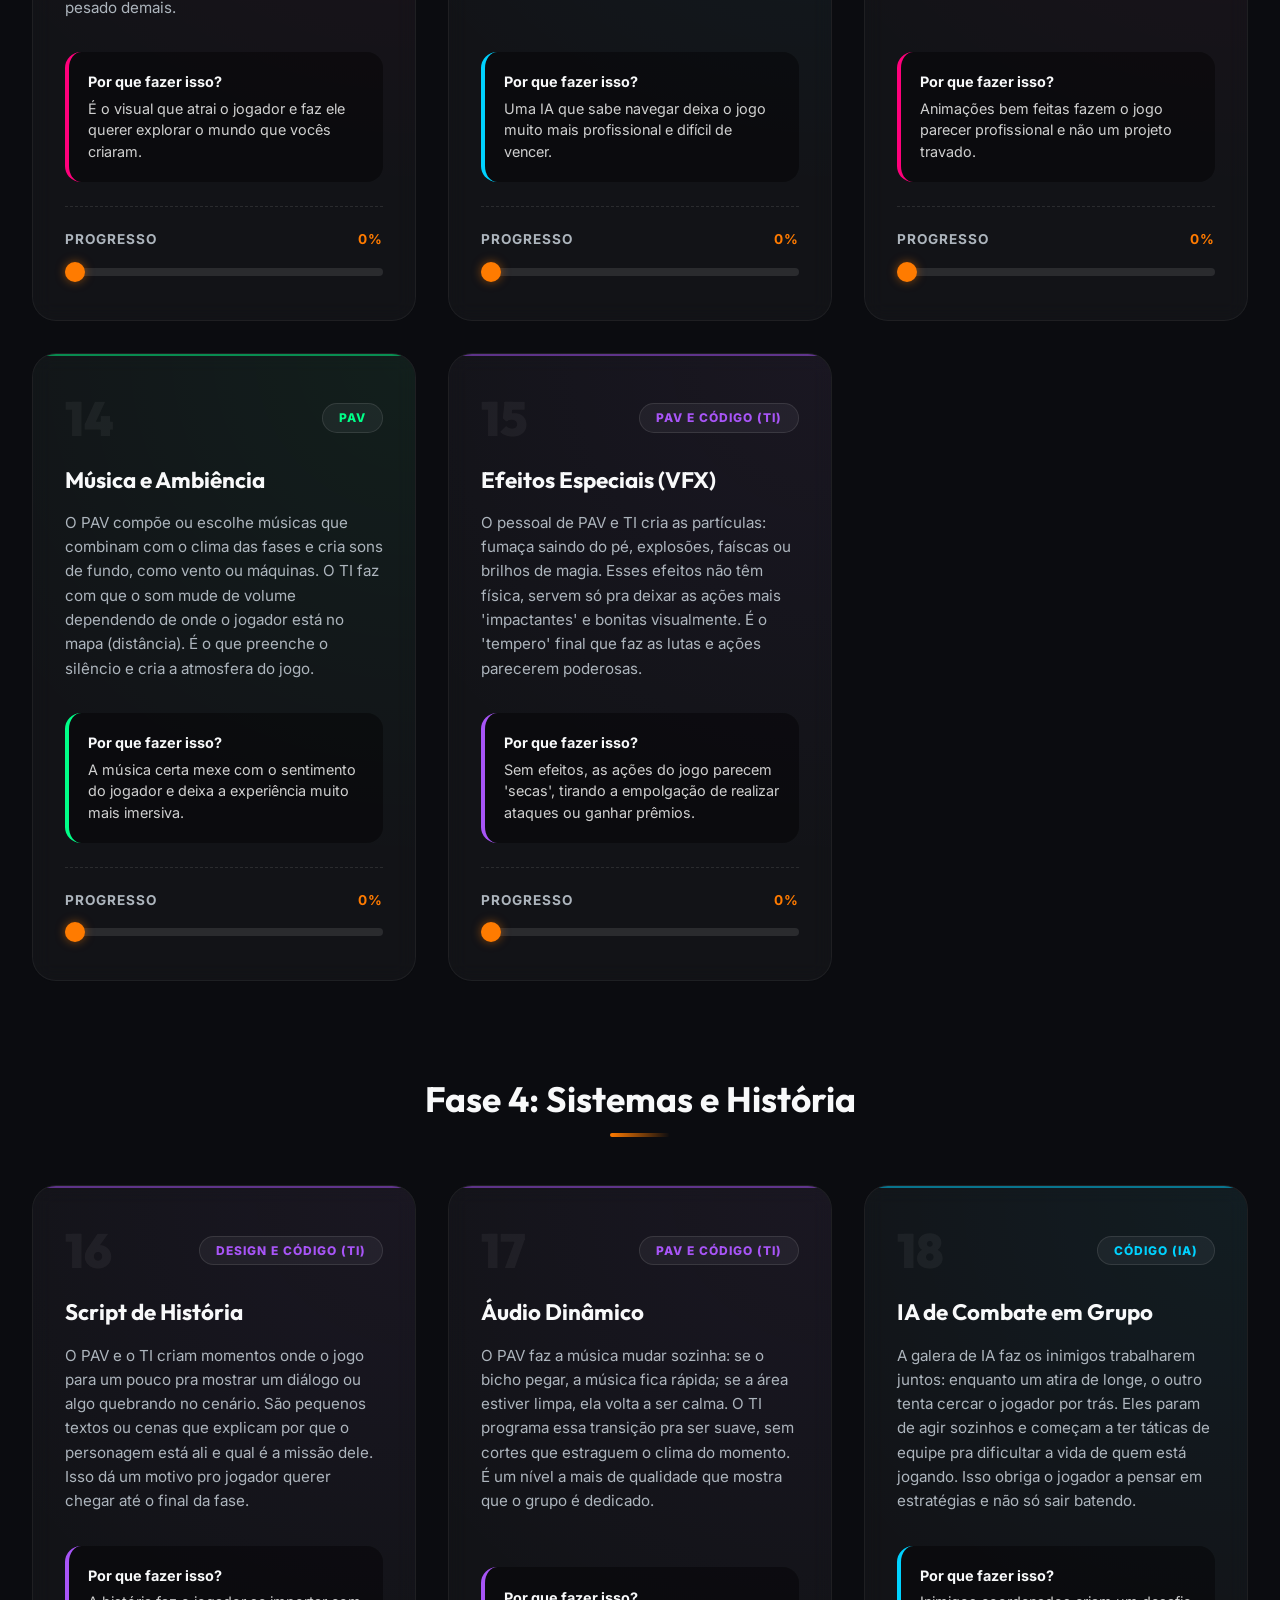
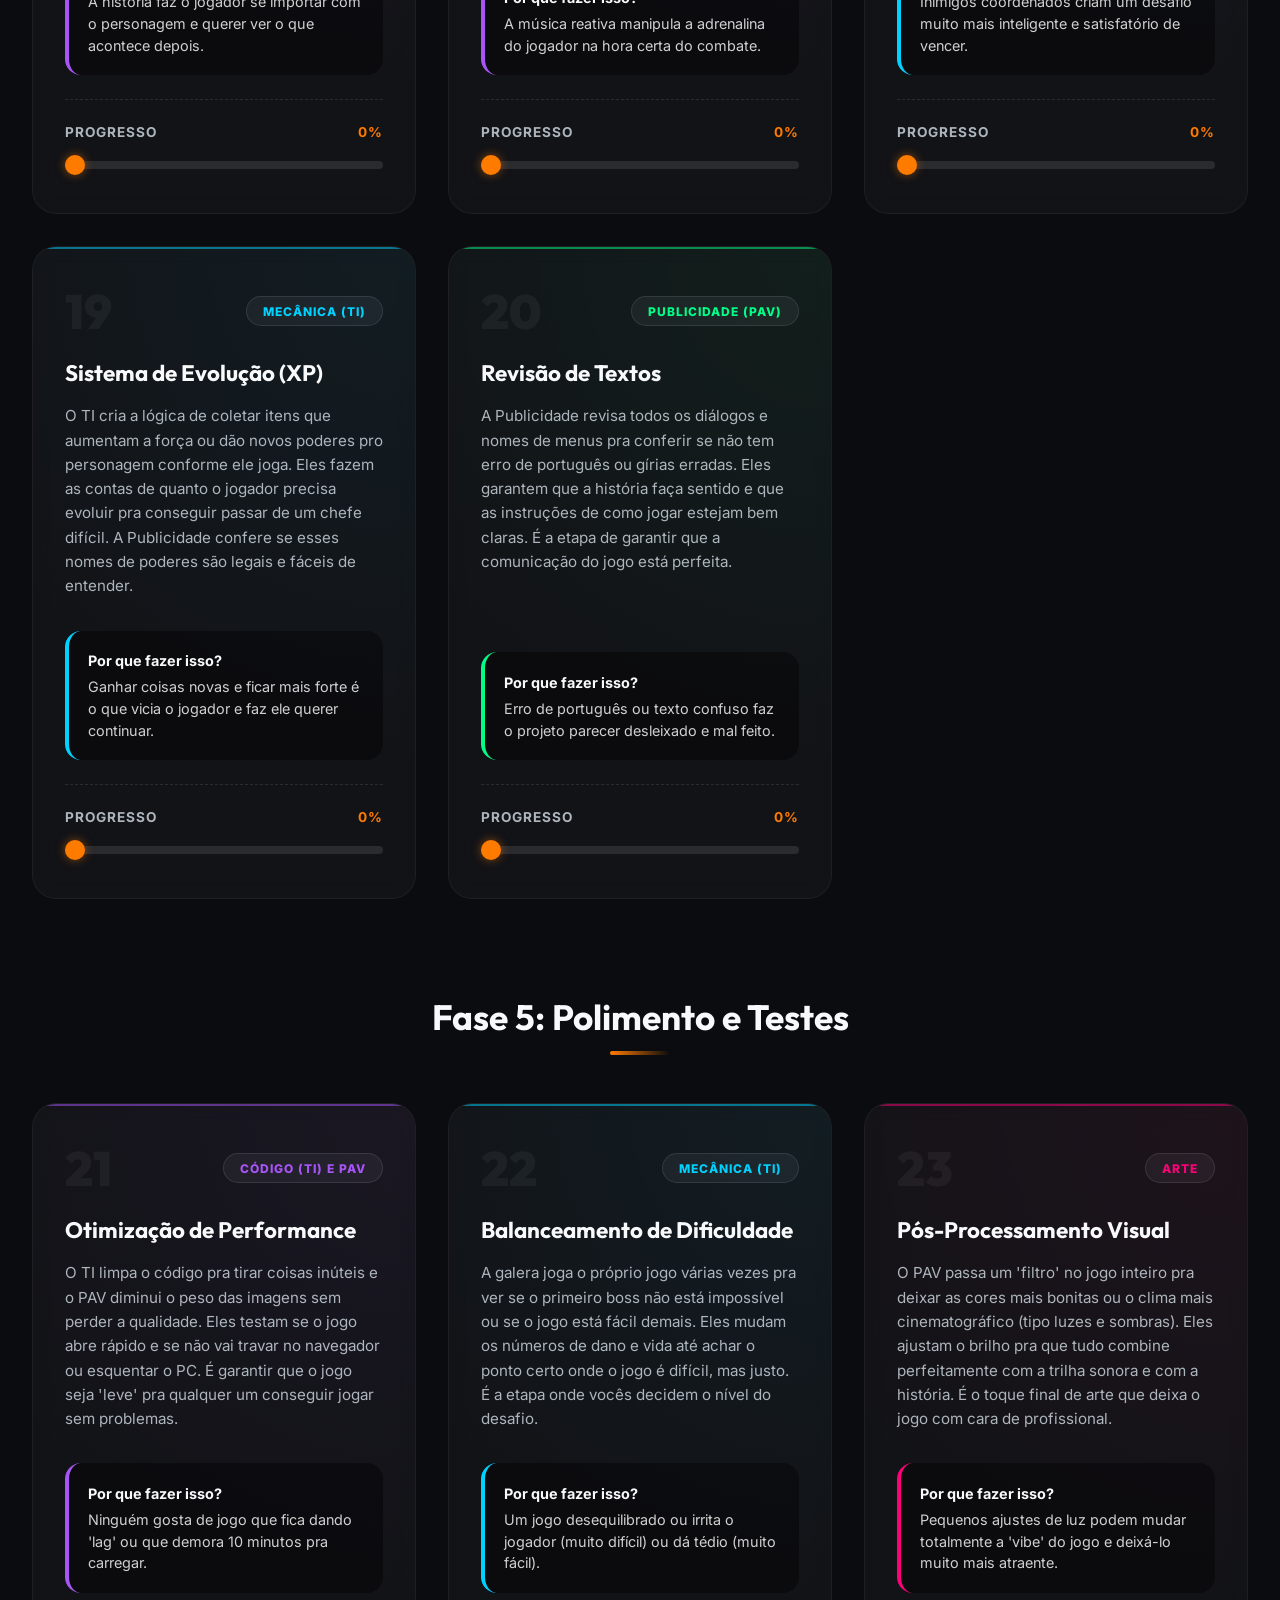
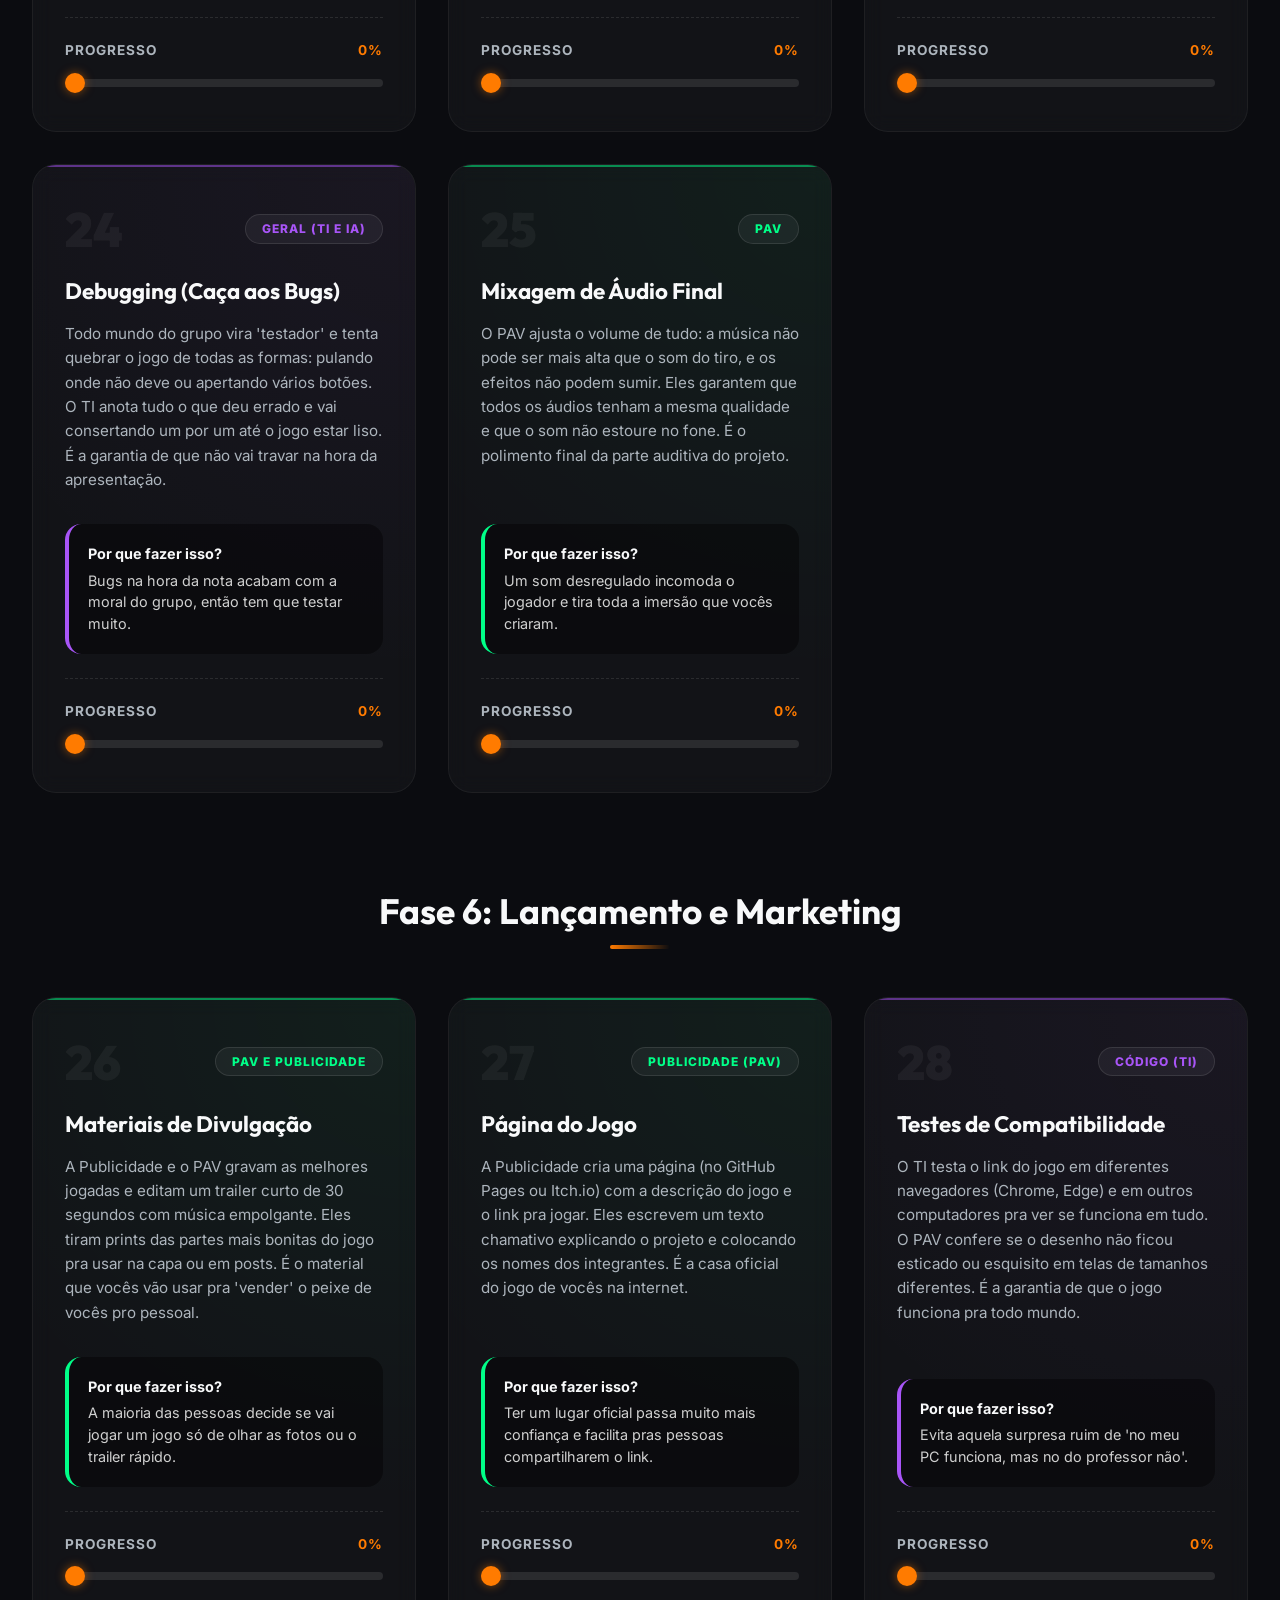
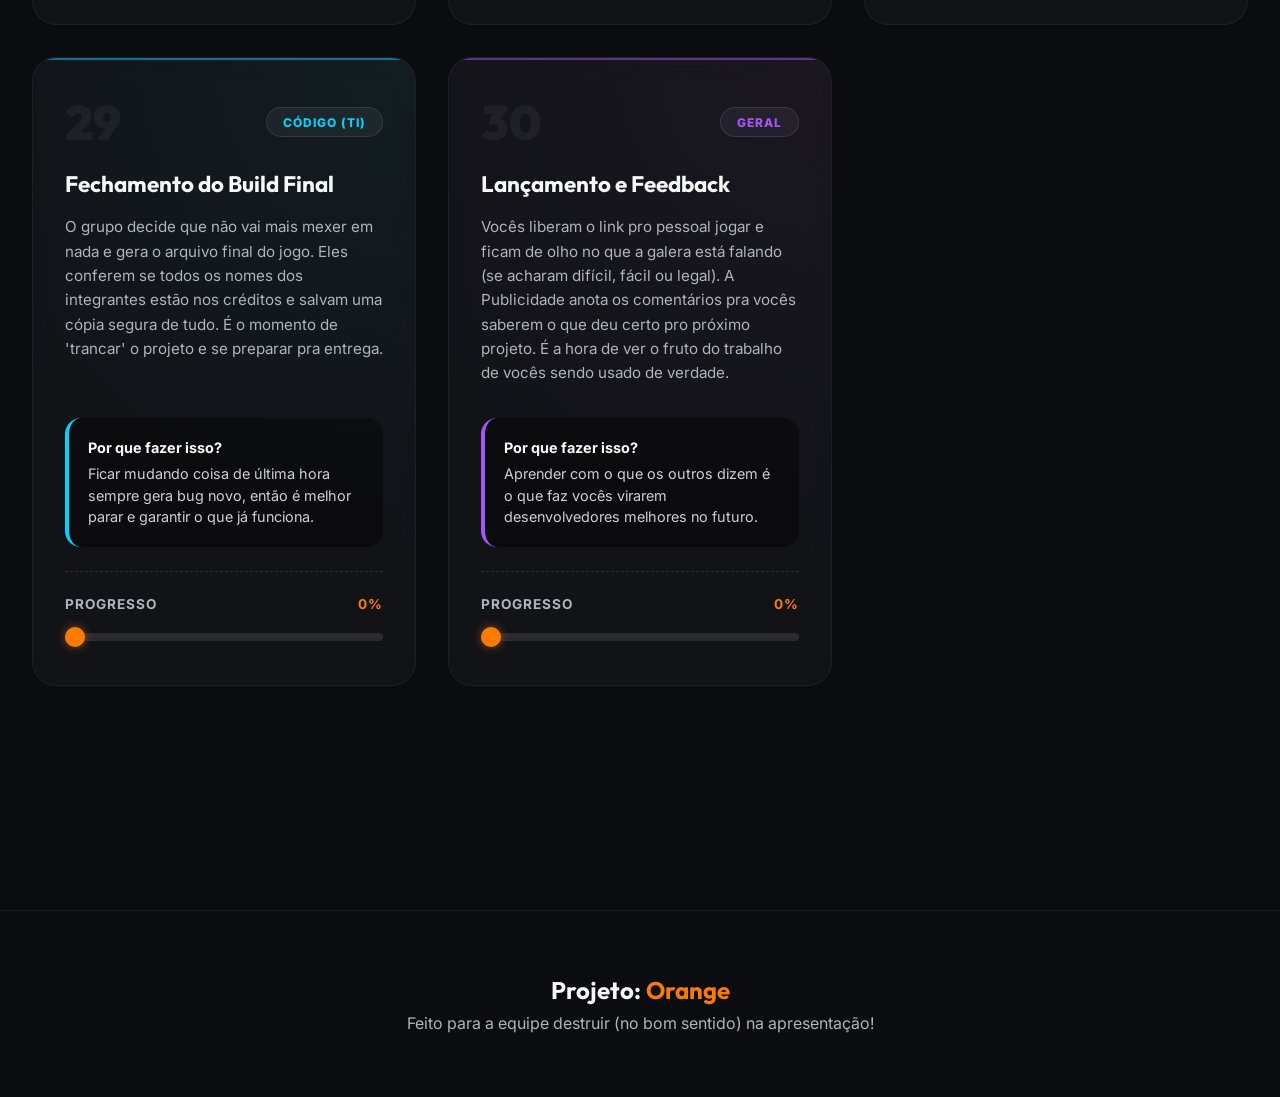
==== commit 68d1ac9f: "." ====
--- a/index.html
+++ b/index.html
@@ -19,7 +19,7 @@
             <h1 class="glitch" data-text="Projeto: Orange">Projeto: Orange</h1>
             <p class="subtitle">Guia Oficial de Desenvolvimento de Jogos</p>
             <p class="description">
-                O roadmap definitivo da equipe. Tudo separado entre <strong>Mecânicas (TI/IA)</strong> e <strong>Artes (PAV/Publicidade)</strong>. A chave para o sucesso é o trabalho em equipe, então acompanhe as 30 etapas e saiba exatamente quem faz o quê!
+                O roadmap definitivo da equipe. Tudo separado entre <strong>Mecânicas (TI/IA)</strong>, <strong>Artes (Design/Animação)</strong> e <strong>PAV (Áudio e Vídeo)</strong>. A chave para o sucesso é o trabalho em equipe, então acompanhe as 30 etapas e saiba exatamente quem faz o quê!
             </p>
         </div>
         
@@ -45,7 +45,8 @@
                 <div class="filter-container">
                     <button class="filter-btn active" data-filter="all">Tudo Combinado</button>
                     <button class="filter-btn" data-filter="ti">💻 TI & IA (Mecânicas)</button>
-                    <button class="filter-btn" data-filter="art">🎨 PAV & Publi (Artes)</button>
+                    <button class="filter-btn" data-filter="arte">🎨 Design & Animação (Arte)</button>
+                    <button class="filter-btn" data-filter="pav">🎬 Áudio, Vídeo & Publi (PAV)</button>
                 </div>
             </div>
 
--- a/style.css
+++ b/style.css
@@ -9,7 +9,8 @@
     --text-secondary: #adb5bd;
     
     --ti-color: #00d2ff;
-    --art-color: #ff007b;
+    --arte-color: #ff007b;
+    --pav-color: #00ff88;
     --all-color: #a855f7;
 }
 
@@ -182,11 +183,6 @@
 footer span { color: var(--primary-orange); }
 footer p { color: var(--text-secondary); }
 
-@media (max-width: 768px) {
-    .filter-container { flex-direction: column; width: 100%; border-radius: 20px; padding: 1rem; }
-    .filter-btn { width: 100%; }
-}
-
 /* Progress Container Styles */
 .progress-container {
     margin-top: 1.5rem;
@@ -272,7 +268,7 @@
     box-shadow: 0 0 15px rgba(34, 197, 94, 0.8);
 }
 
-/* === TABS DE NAVEGA��O === */
+/* === TABS DE NAVEGAÇÃO === */
 .tabs-container {
     display: flex;
     justify-content: center;
@@ -446,9 +442,10 @@
 }
 
 @media (max-width: 768px) {
+    .filter-container { flex-direction: column; width: 100%; border-radius: 20px; padding: 1rem; }
+    .filter-btn { width: 100%; }
     .hub-grid { grid-template-columns: 1fr; }
     .participant-row { flex-direction: column; }
     .nav-tab { width: 100%; margin-bottom: 0.5rem; }
     .tabs-container { flex-direction: column; gap: 0; }
 }
-
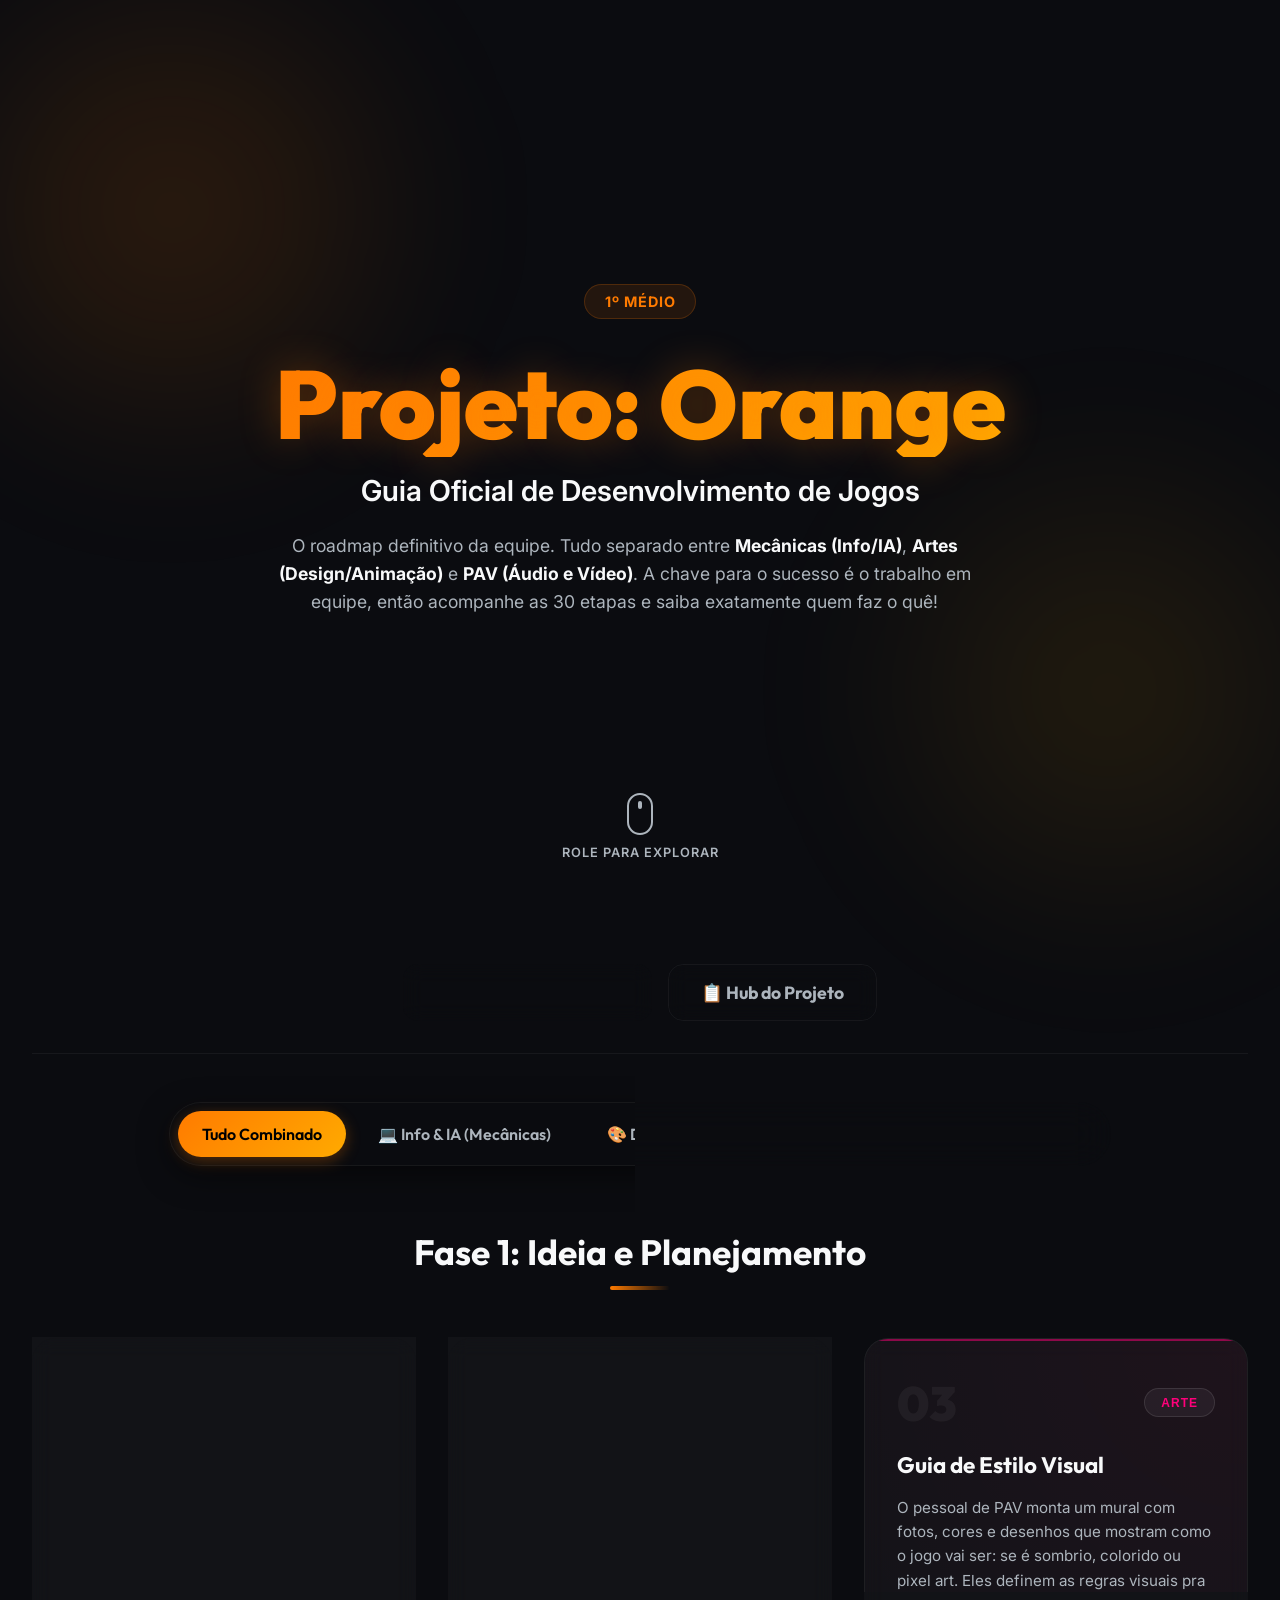
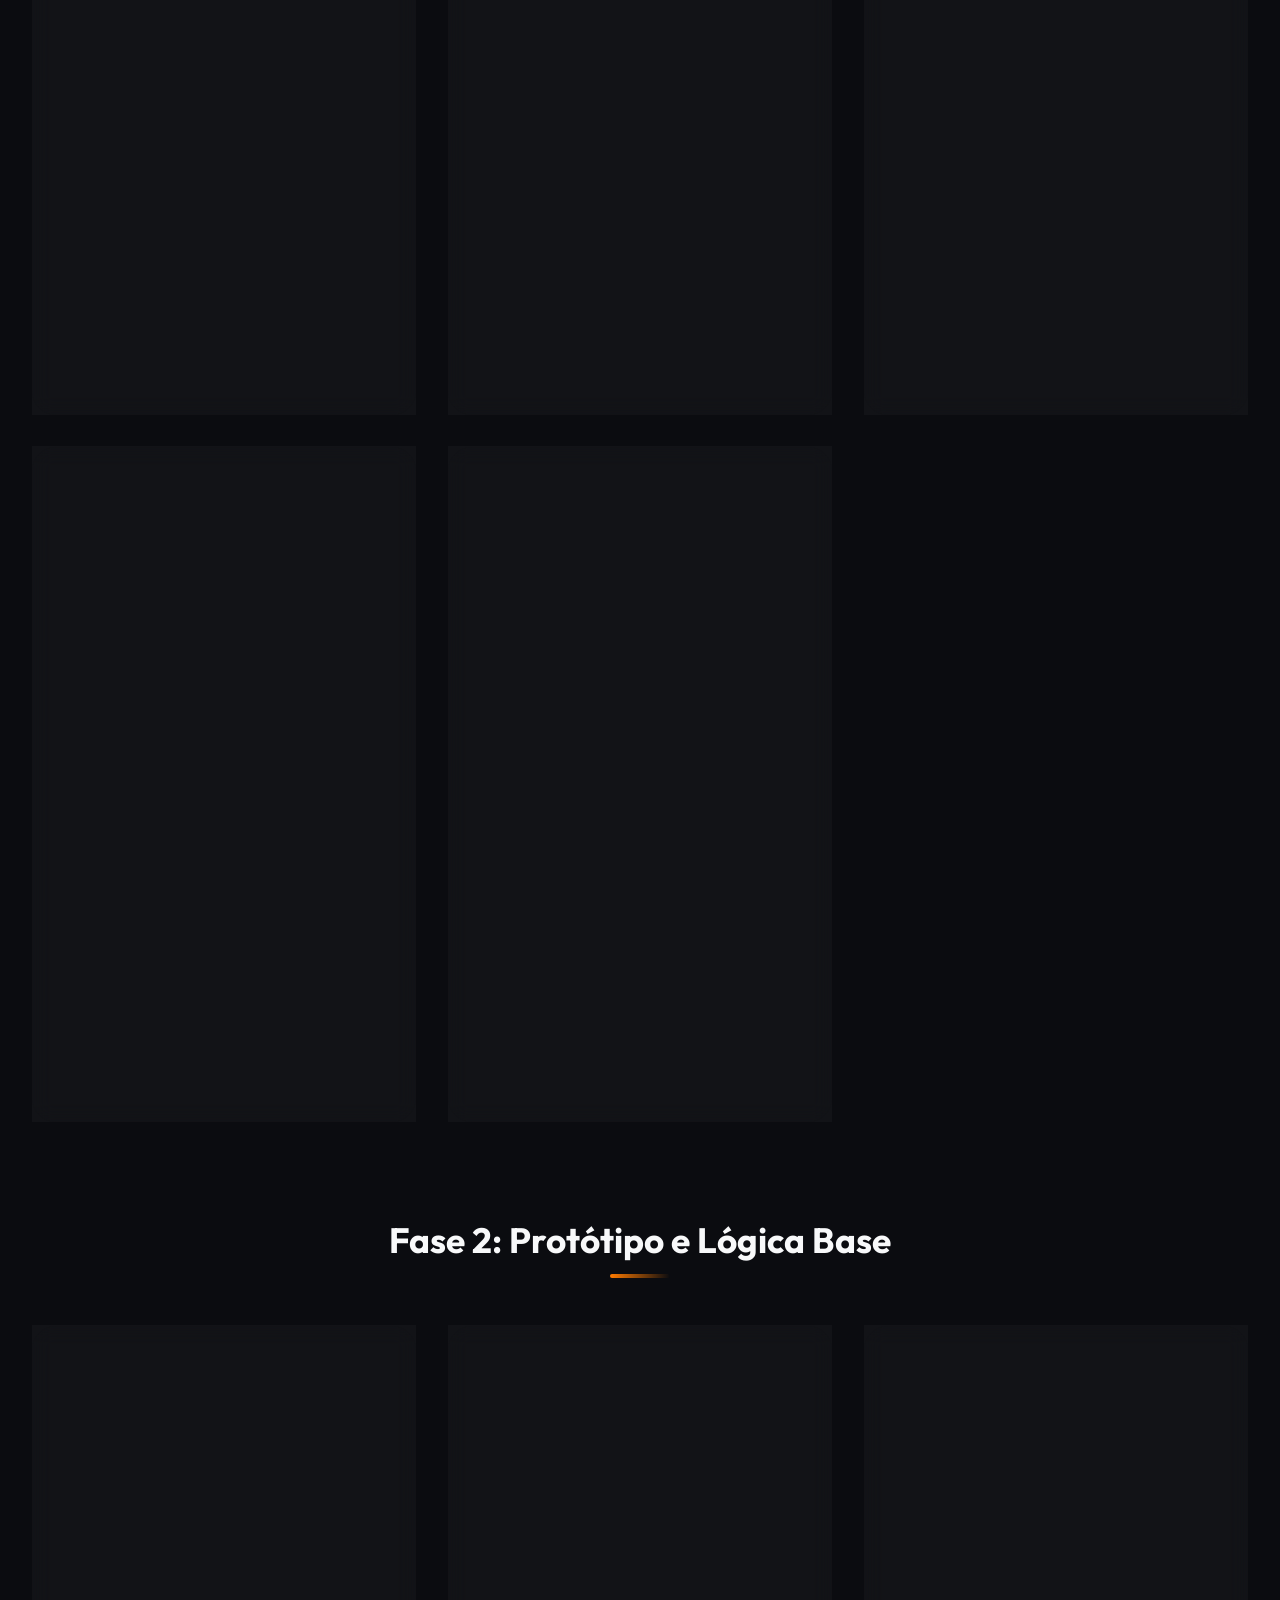
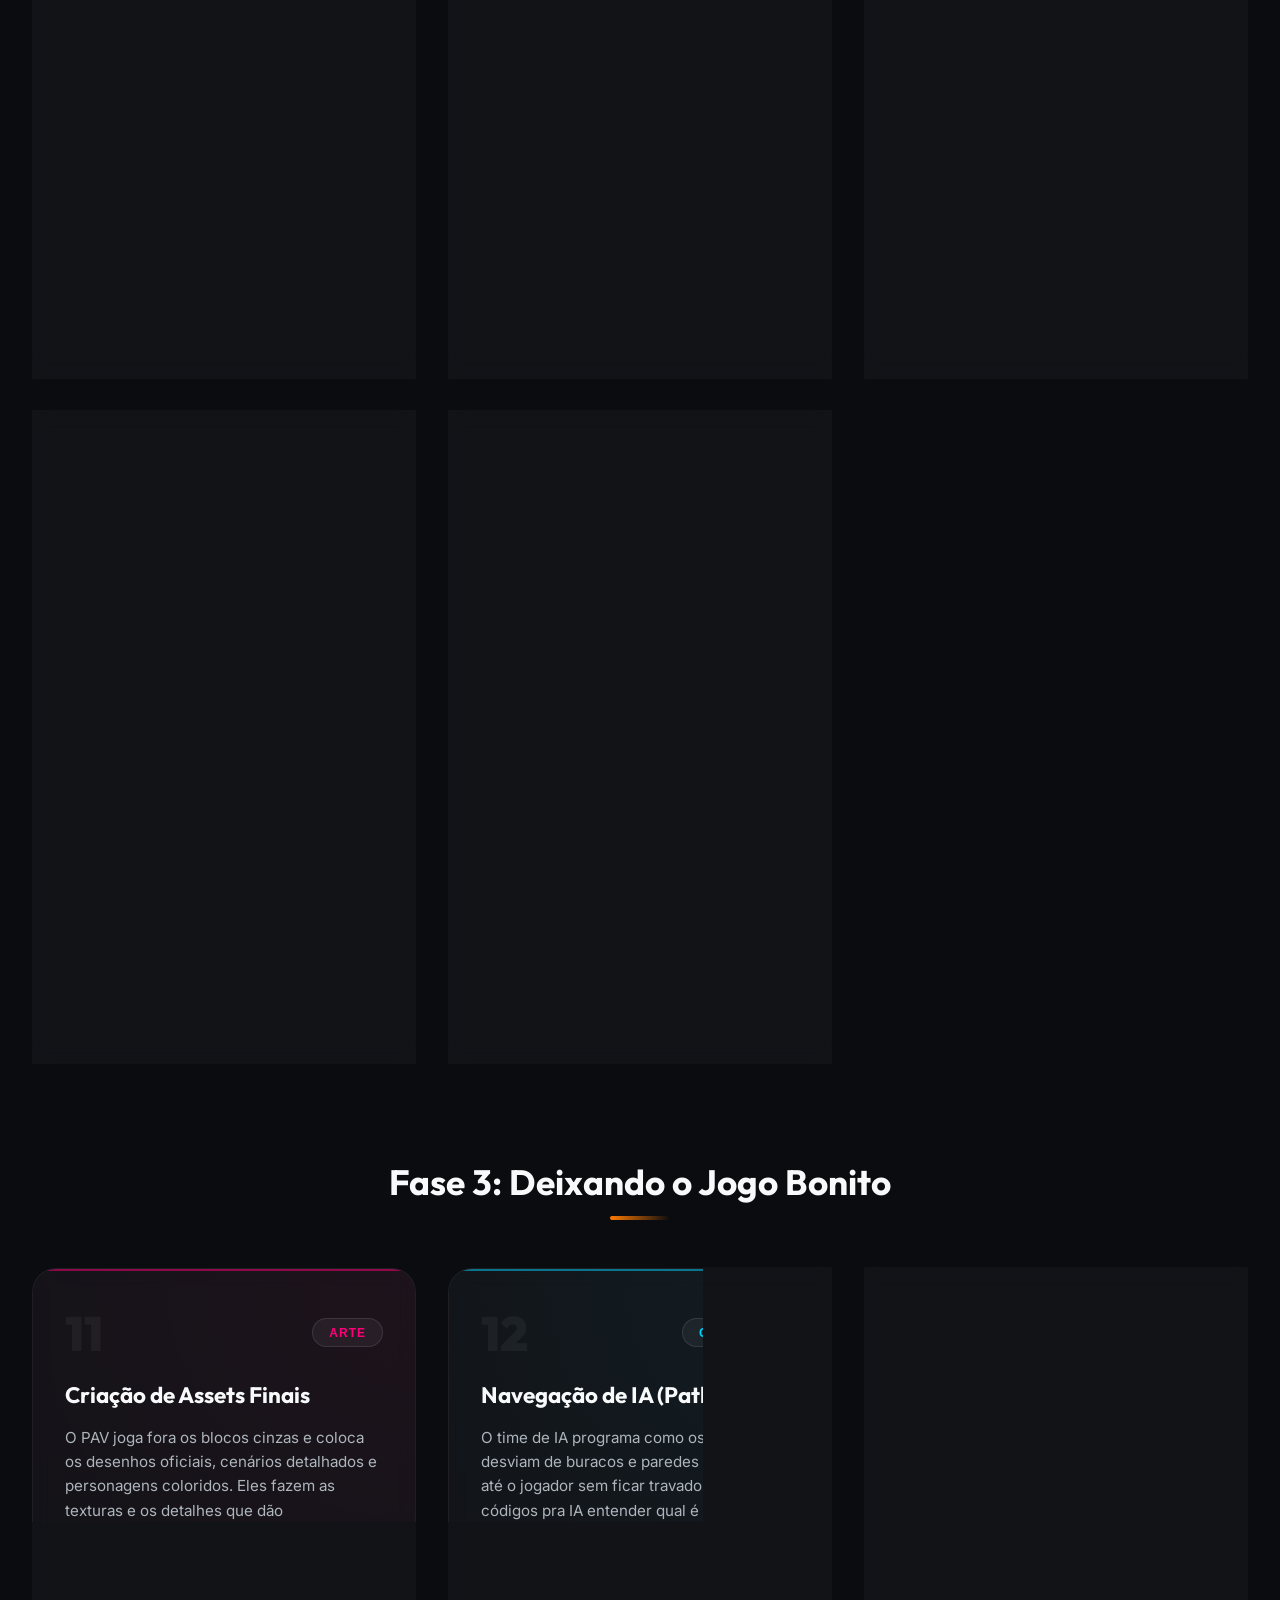
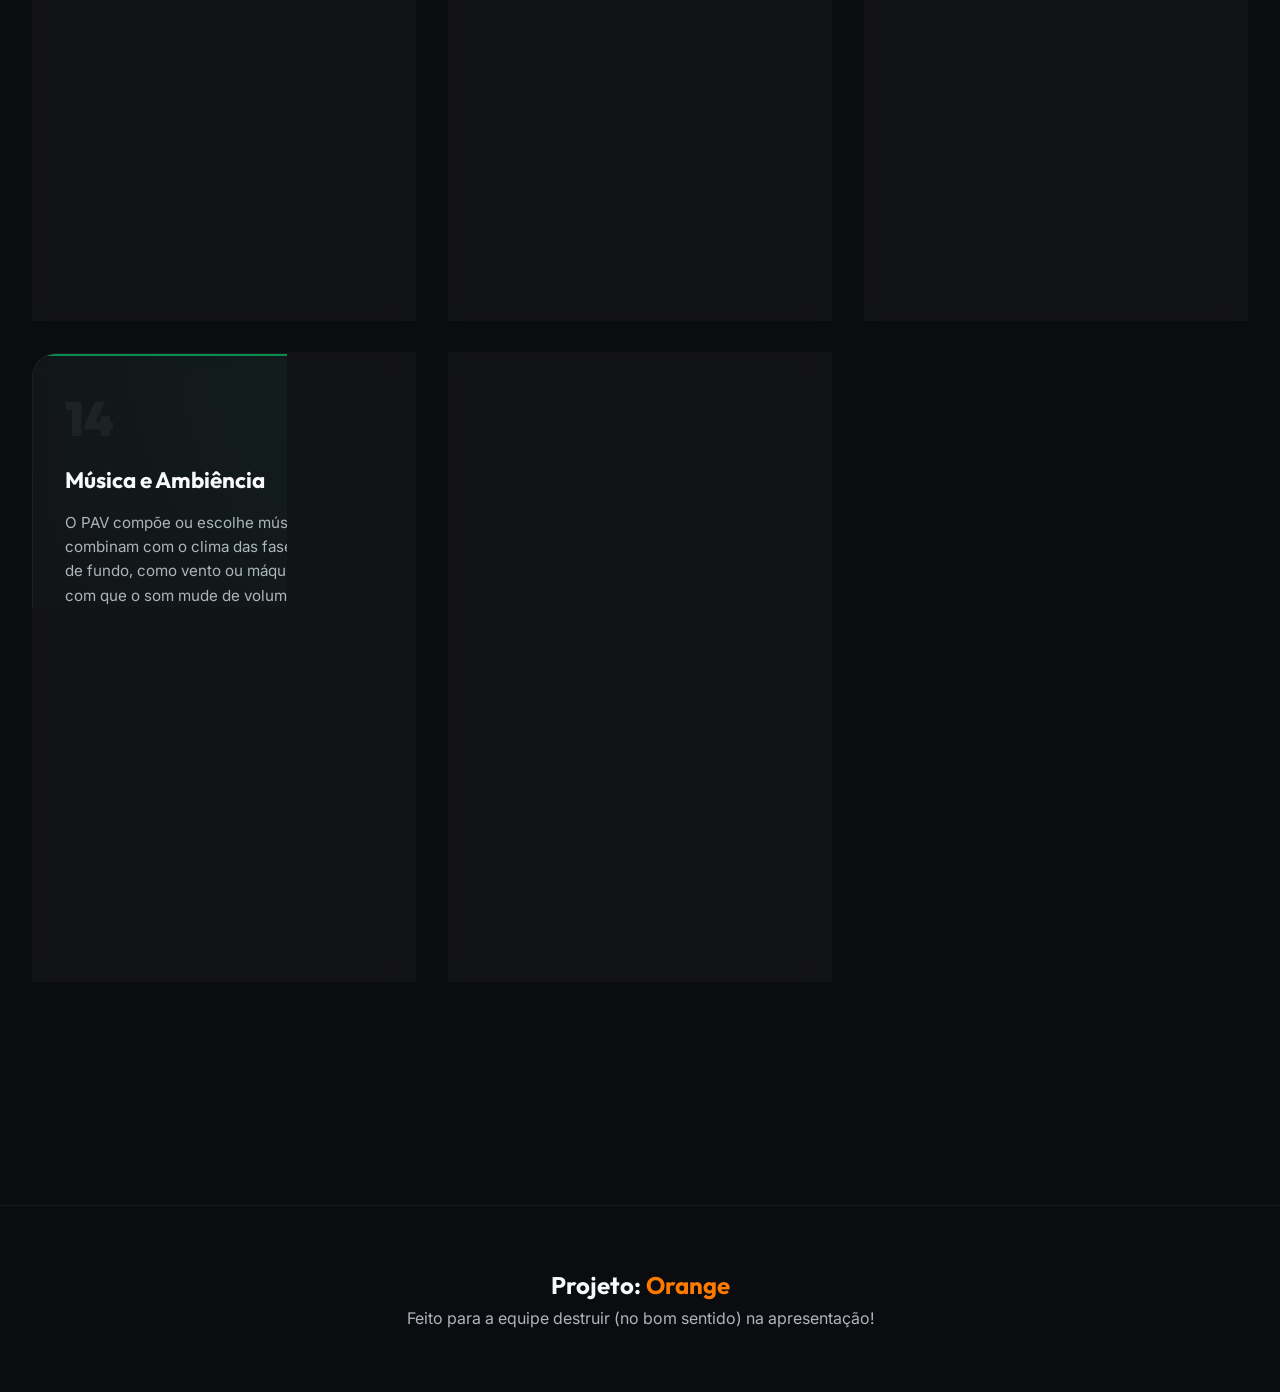
==== commit f09650b0: "." ====
--- a/index.html
+++ b/index.html
@@ -19,7 +19,7 @@
             <h1 class="glitch" data-text="Projeto: Orange">Projeto: Orange</h1>
             <p class="subtitle">Guia Oficial de Desenvolvimento de Jogos</p>
             <p class="description">
-                O roadmap definitivo da equipe. Tudo separado entre <strong>Mecânicas (TI/IA)</strong>, <strong>Artes (Design/Animação)</strong> e <strong>PAV (Áudio e Vídeo)</strong>. A chave para o sucesso é o trabalho em equipe, então acompanhe as 30 etapas e saiba exatamente quem faz o quê!
+                O roadmap definitivo da equipe. Tudo separado entre <strong>Mecânicas (Info/IA)</strong>, <strong>Artes (Design/Animação)</strong> e <strong>PAV (Áudio e Vídeo)</strong>. A chave para o sucesso é o trabalho em equipe, então acompanhe as 30 etapas e saiba exatamente quem faz o quê!
             </p>
         </div>
         
@@ -44,7 +44,7 @@
             <div class="filter-wrapper">
                 <div class="filter-container">
                     <button class="filter-btn active" data-filter="all">Tudo Combinado</button>
-                    <button class="filter-btn" data-filter="ti">💻 TI & IA (Mecânicas)</button>
+                    <button class="filter-btn" data-filter="info">💻 Info & IA (Mecânicas)</button>
                     <button class="filter-btn" data-filter="arte">🎨 Design & Animação (Arte)</button>
                     <button class="filter-btn" data-filter="pav">🎬 Áudio, Vídeo & Publi (PAV)</button>
                 </div>
--- a/style.css
+++ b/style.css
@@ -8,7 +8,7 @@
     --text-primary: #f8f9fa;
     --text-secondary: #adb5bd;
     
-    --ti-color: #00d2ff;
+    --info-color: #00d2ff;
     --arte-color: #ff007b;
     --pav-color: #00ff88;
     --all-color: #a855f7;
@@ -441,6 +441,45 @@
     opacity: 1;
 }
 
+/* --- Estilos para Tags Interativas --- */
+.interactive-tag {
+    cursor: pointer;
+    border: 1px solid rgba(255,255,255,0.1);
+    transition: all 0.3s ease;
+    outline: none;
+    position: relative;
+    z-index: 5;
+}
+.interactive-tag:hover {
+    transform: scale(1.05);
+    background: rgba(255,255,255,0.1);
+    box-shadow: 0 0 10px var(--tag-color);
+}
+.interactive-tag:active { transform: scale(0.95); }
+
+/* --- Estilos para Checkboxes do Hub --- */
+.roles-checkbox-group {
+    display: flex;
+    flex-wrap: wrap;
+    gap: 0.8rem;
+    flex: 3;
+    background: rgba(0,0,0,0.2);
+    padding: 1rem;
+    border-radius: 12px;
+}
+.role-checkbox-label {
+    display: flex;
+    align-items: center;
+    gap: 0.5rem;
+    font-size: 0.85rem;
+    color: var(--text-secondary);
+    cursor: pointer;
+    white-space: nowrap;
+    transition: color 0.2s;
+}
+.role-checkbox-label:hover { color: #fff; }
+.role-checkbox-label input { cursor: pointer; }
+
 @media (max-width: 768px) {
     .filter-container { flex-direction: column; width: 100%; border-radius: 20px; padding: 1rem; }
     .filter-btn { width: 100%; }
@@ -448,4 +487,5 @@
     .participant-row { flex-direction: column; }
     .nav-tab { width: 100%; margin-bottom: 0.5rem; }
     .tabs-container { flex-direction: column; gap: 0; }
-}
+    .roles-checkbox-group { flex-direction: column; gap: 0.4rem; }
+}
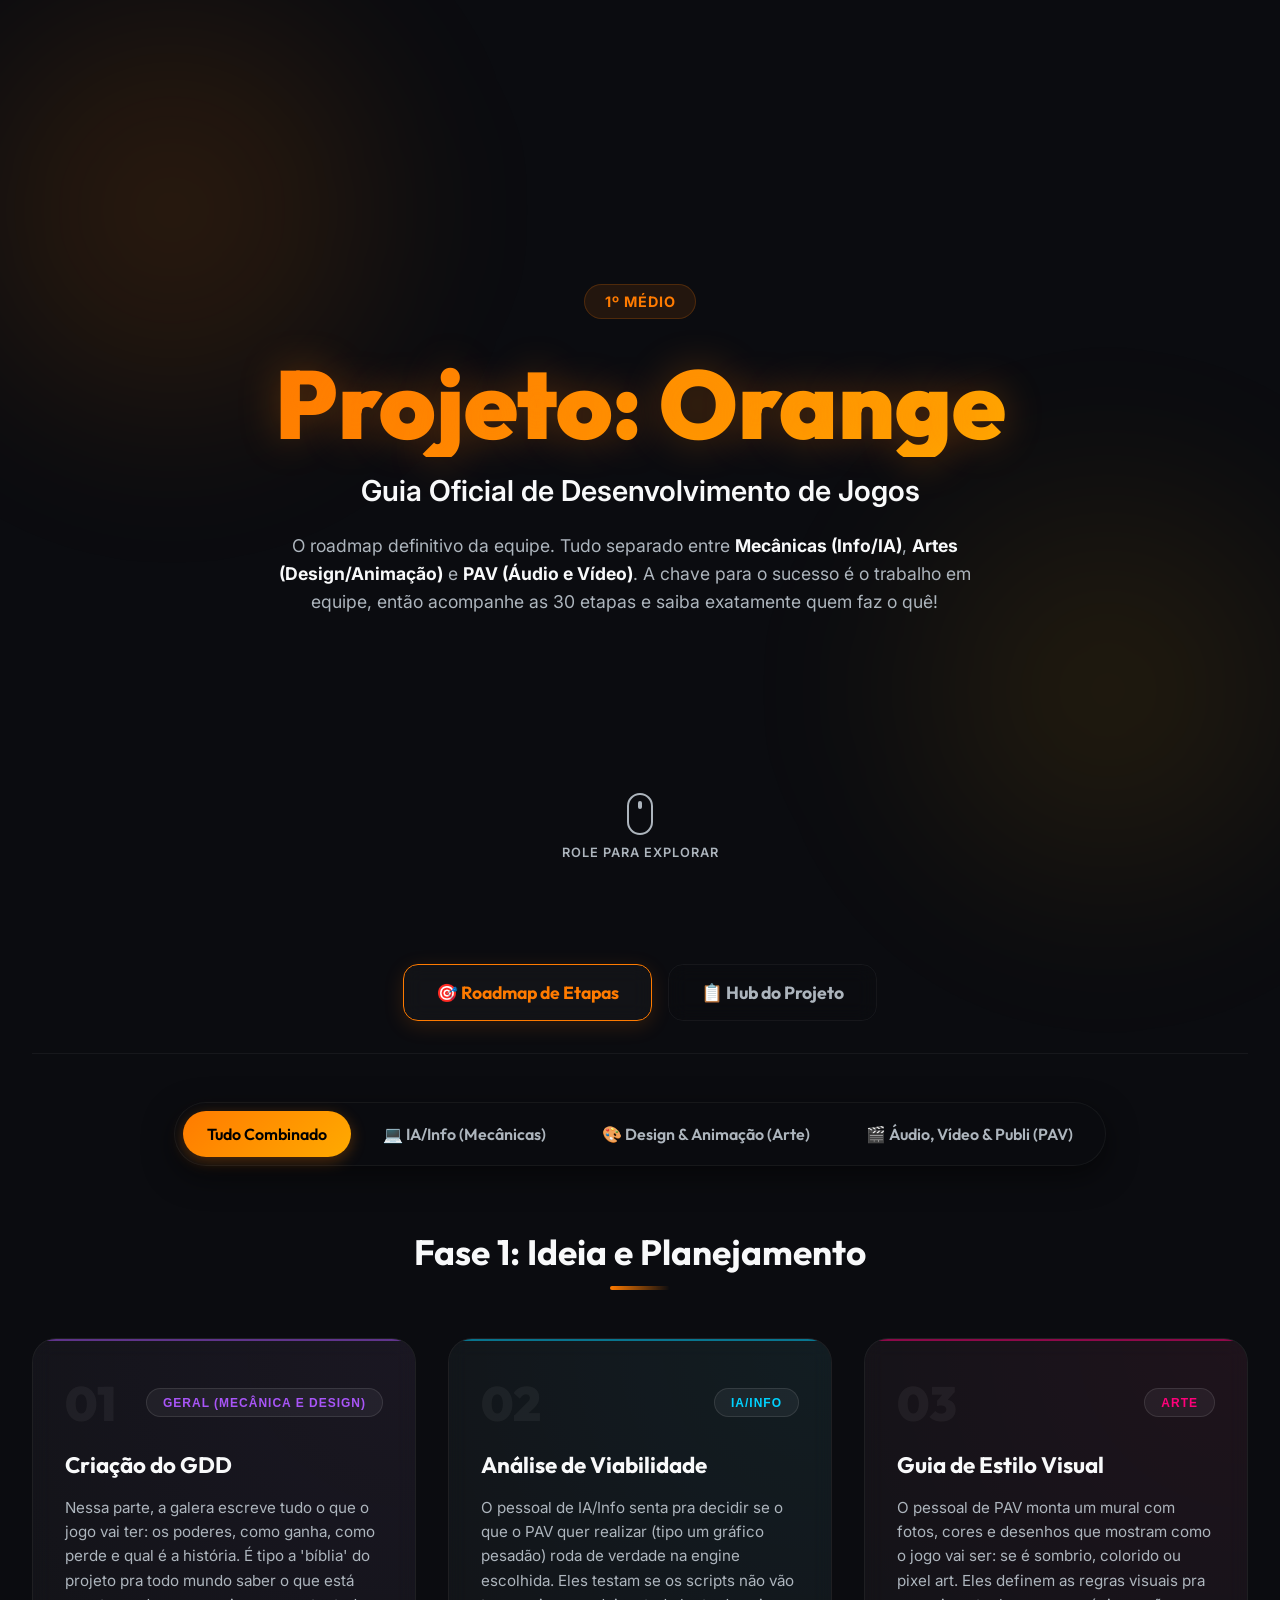
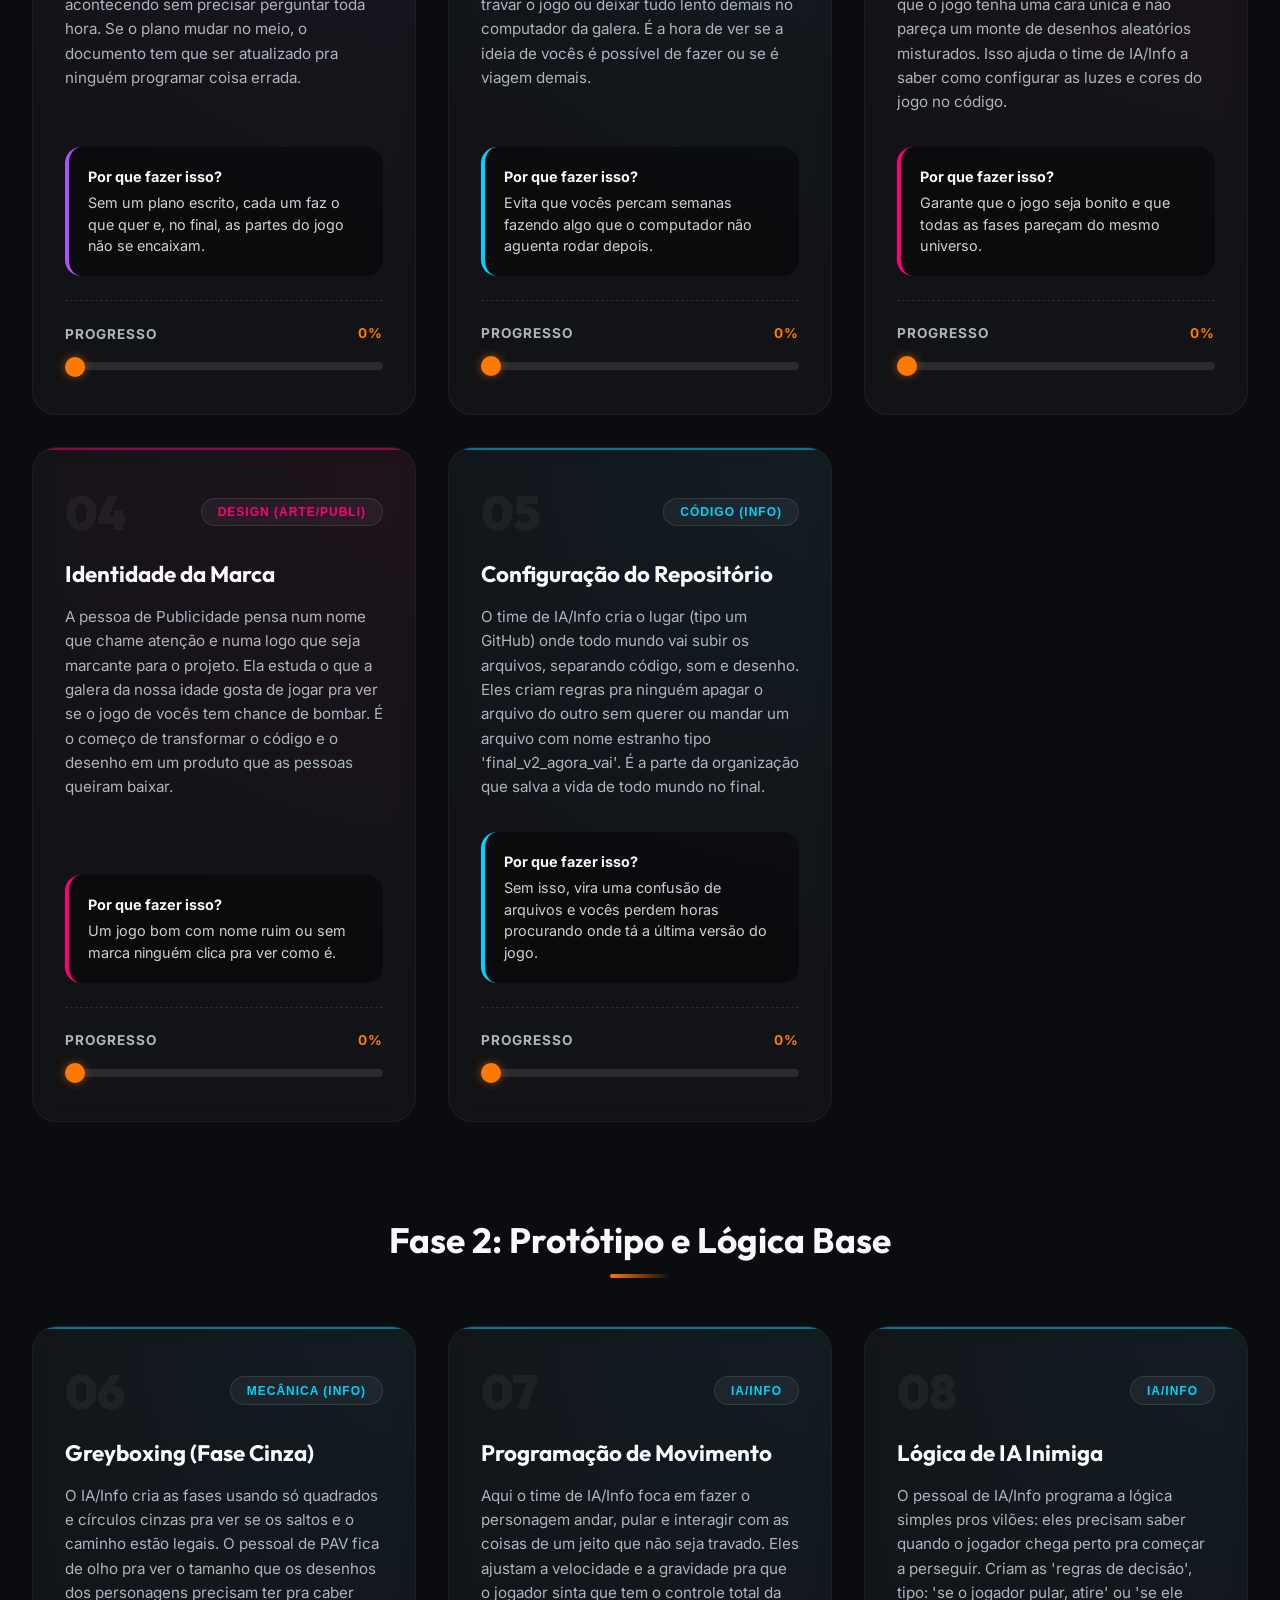
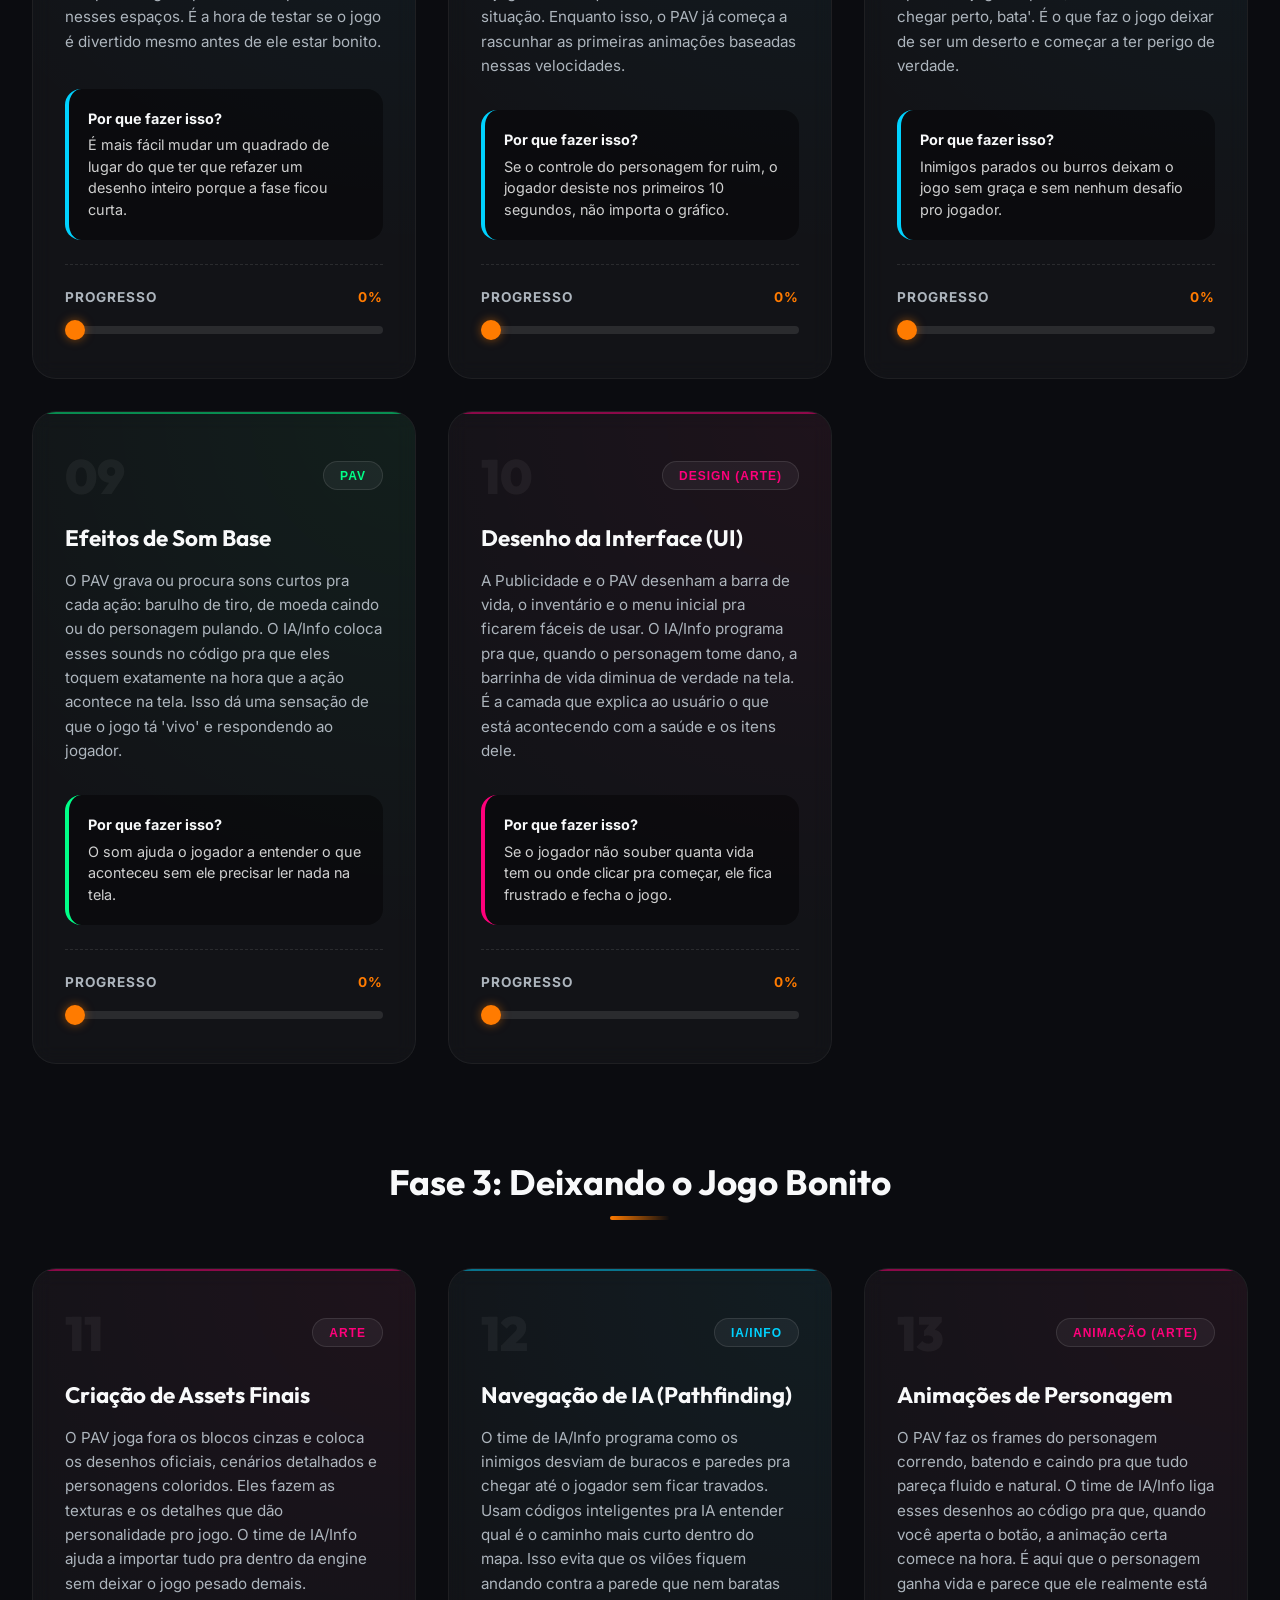
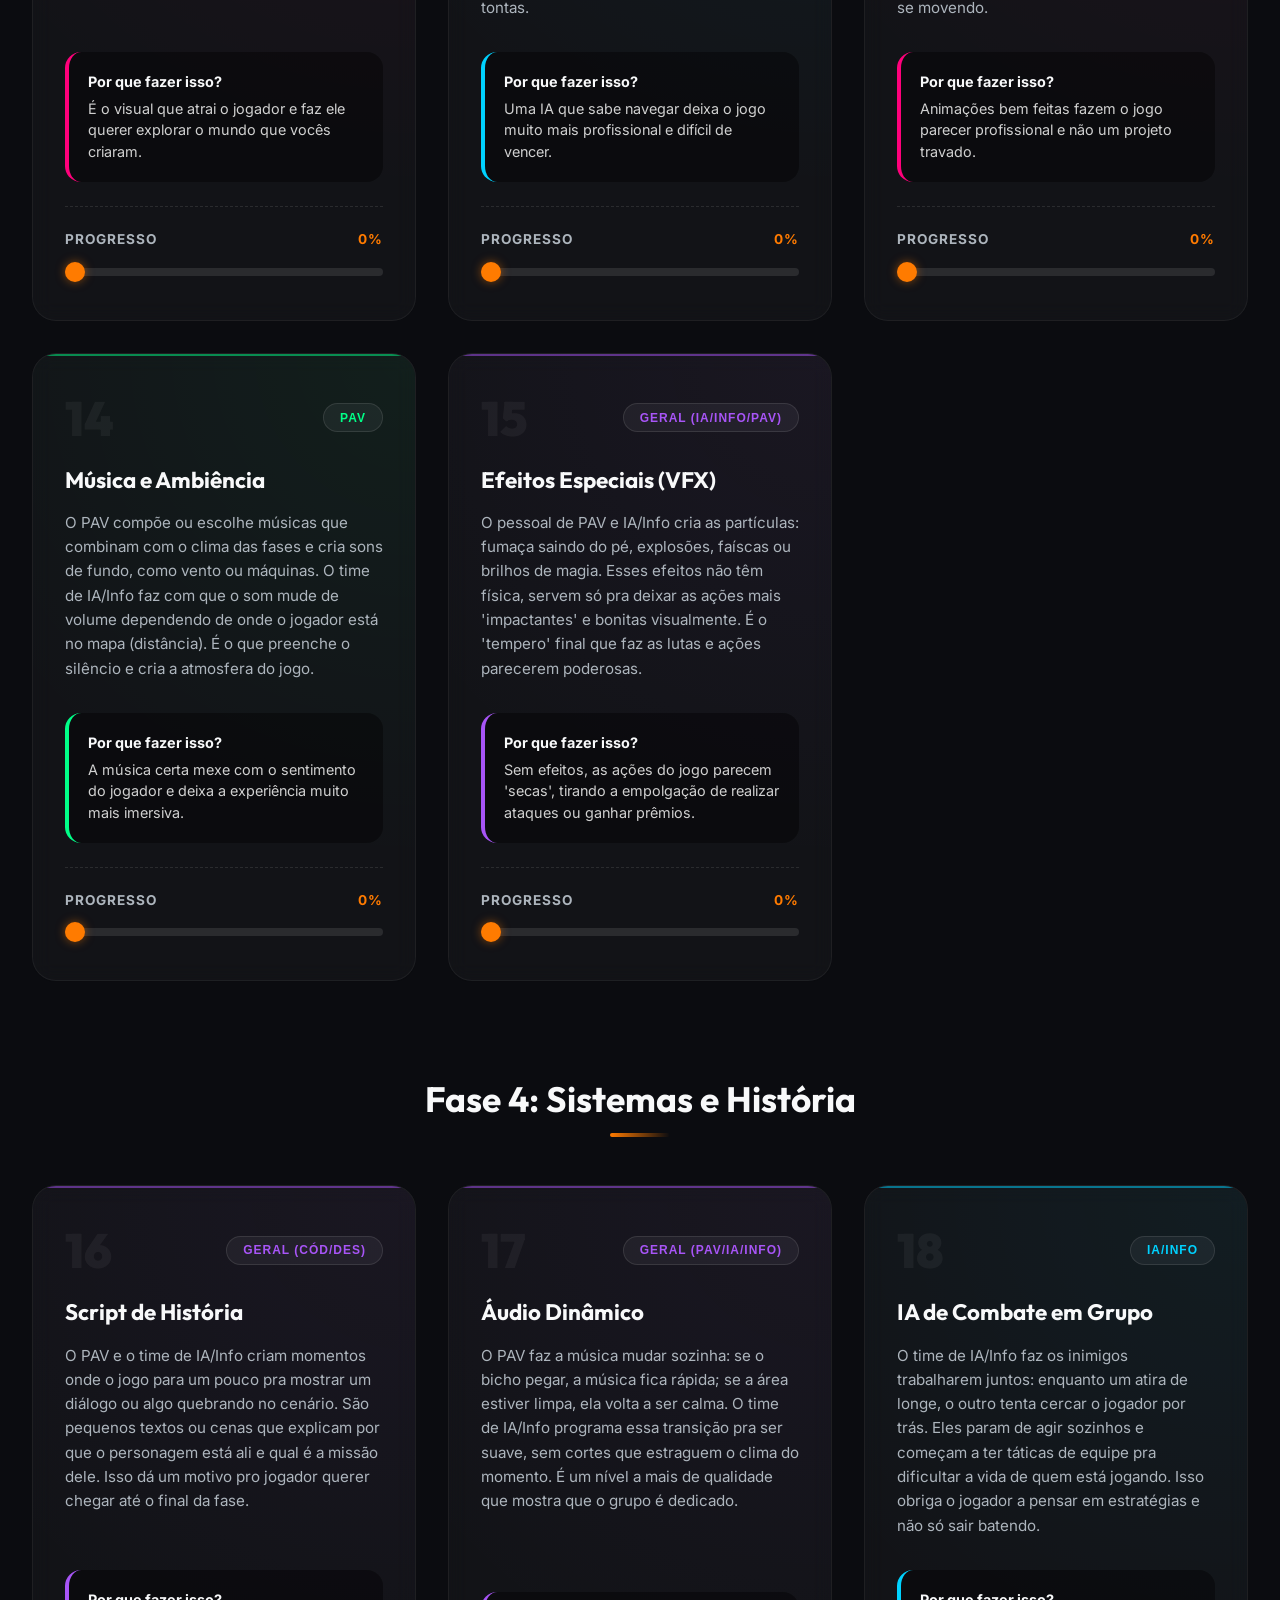
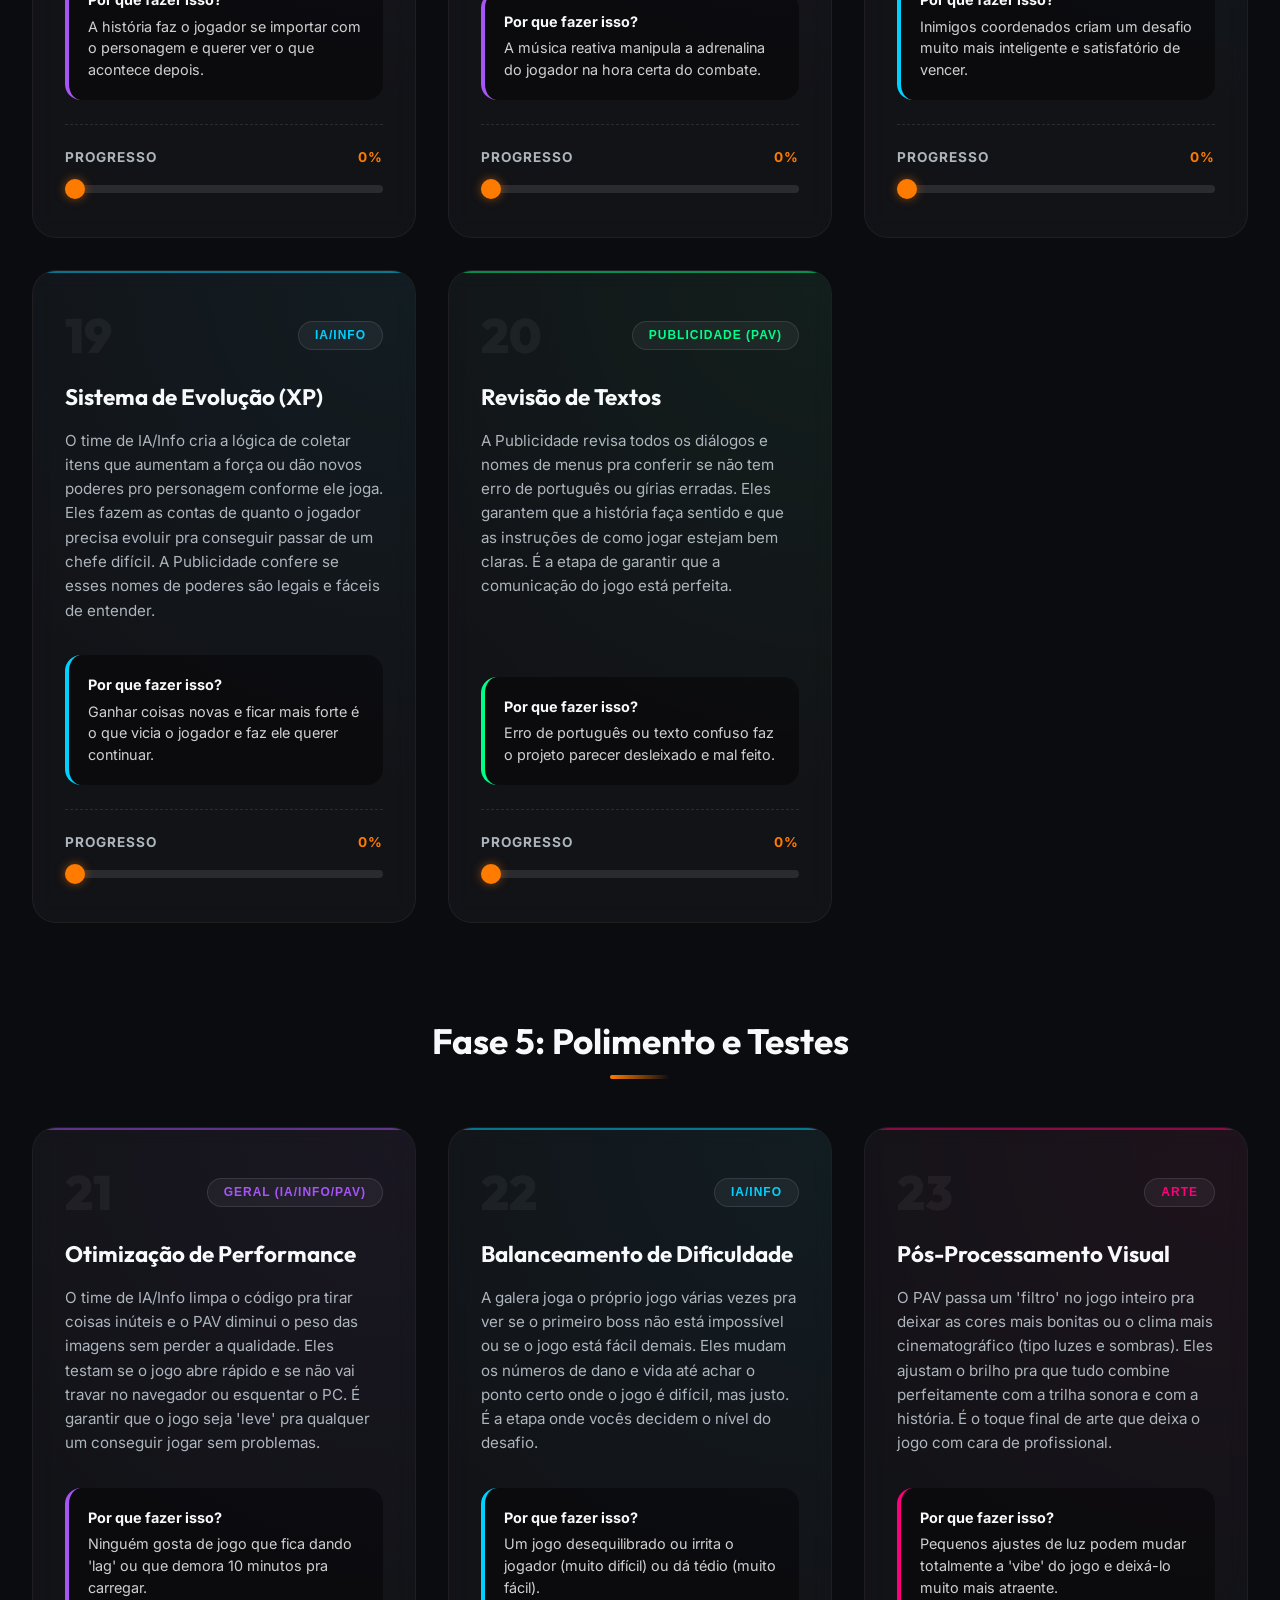
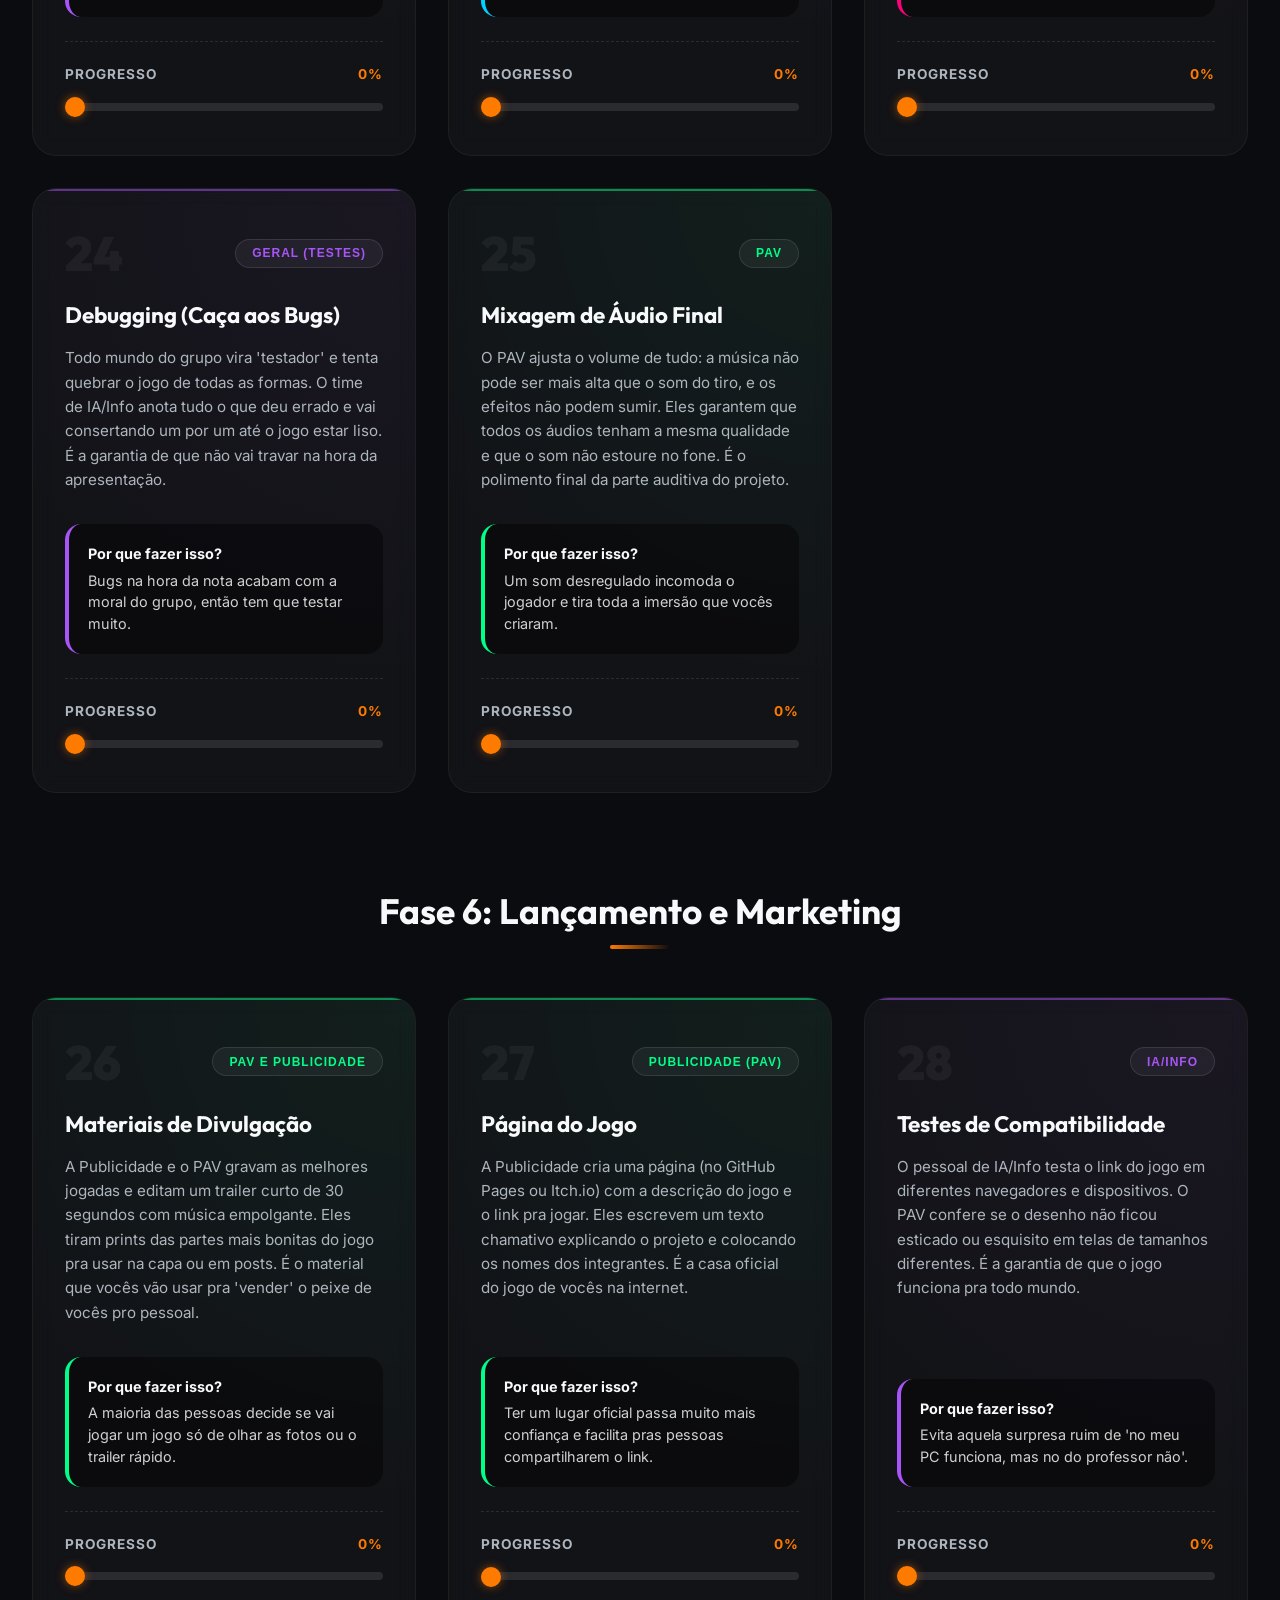
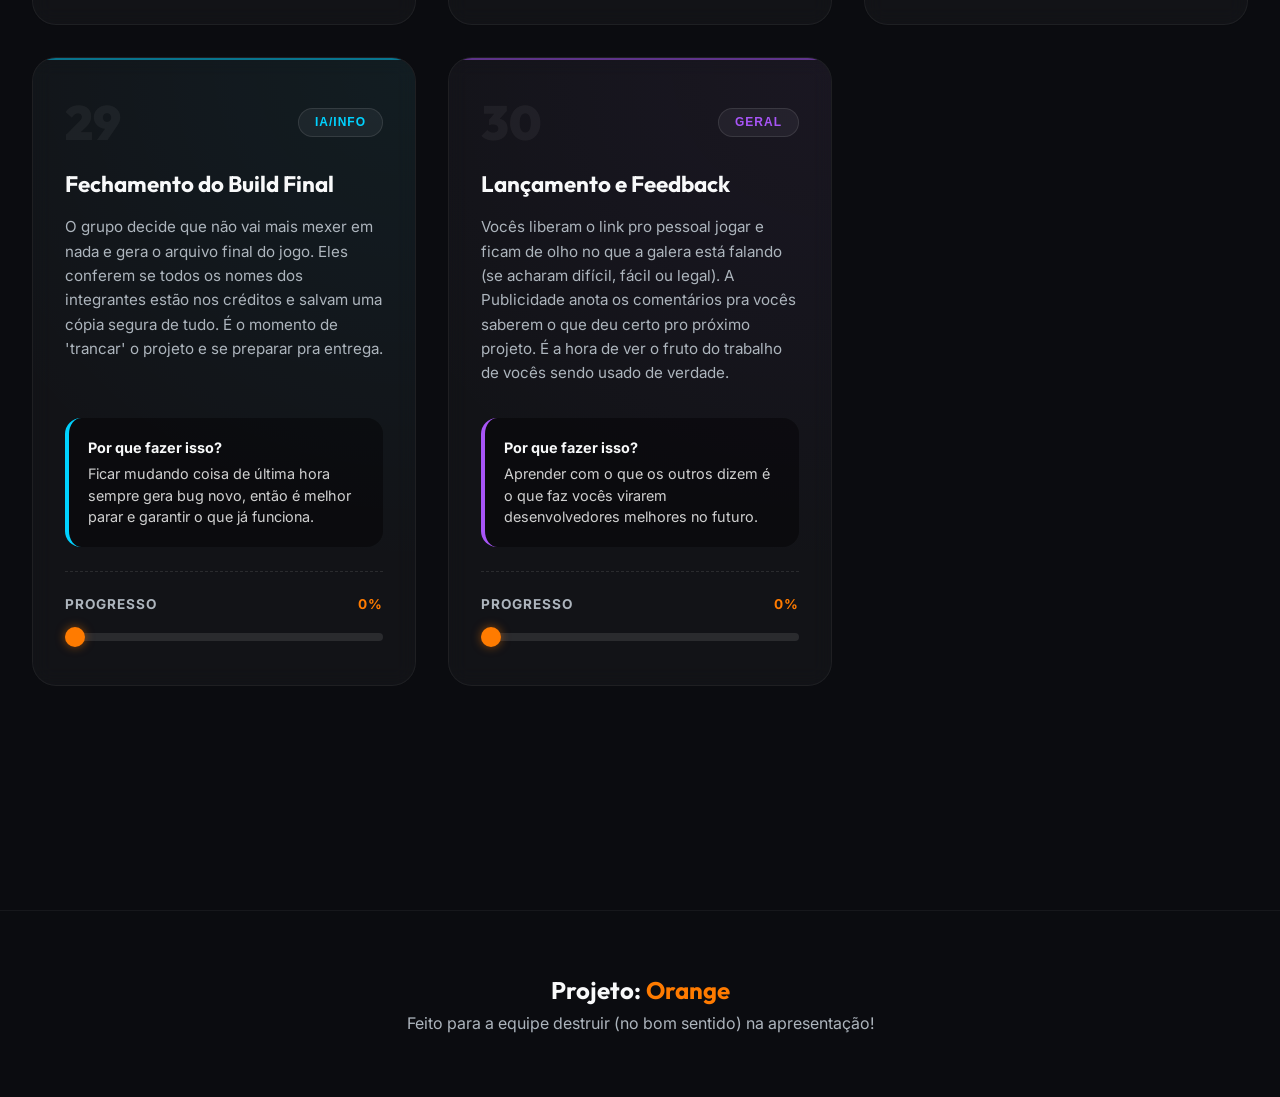
==== commit 9537cf19: "." ====
--- a/index.html
+++ b/index.html
@@ -44,7 +44,7 @@
             <div class="filter-wrapper">
                 <div class="filter-container">
                     <button class="filter-btn active" data-filter="all">Tudo Combinado</button>
-                    <button class="filter-btn" data-filter="info">💻 Info & IA (Mecânicas)</button>
+                    <button class="filter-btn" data-filter="info">💻 IA/Info (Mecânicas)</button>
                     <button class="filter-btn" data-filter="arte">🎨 Design & Animação (Arte)</button>
                     <button class="filter-btn" data-filter="pav">🎬 Áudio, Vídeo & Publi (PAV)</button>
                 </div>
--- a/style.css
+++ b/style.css
@@ -480,6 +480,44 @@
 .role-checkbox-label:hover { color: #fff; }
 .role-checkbox-label input { cursor: pointer; }
 
+/* --- Mini-Menu de Categorias --- */
+.tag-menu {
+    position: absolute;
+    background: #1a1a2e;
+    border: 1px solid rgba(255,255,255,0.1);
+    border-radius: 12px;
+    padding: 0.5rem;
+    display: flex;
+    flex-direction: column;
+    gap: 0.4rem;
+    box-shadow: 0 10px 30px rgba(0,0,0,0.5);
+    z-index: 9999;
+    animation: menuFade 0.2s ease-out;
+}
+
+@keyframes menuFade {
+    from { opacity: 0; transform: translateY(-10px); }
+    to { opacity: 1; transform: translateY(0); }
+}
+
+.tag-menu-item {
+    background: rgba(255,255,255,0.05);
+    color: #fff;
+    border: none;
+    border-radius: 6px;
+    padding: 0.6rem 1.2rem;
+    text-align: left;
+    font-size: 0.85rem;
+    cursor: pointer;
+    transition: all 0.2s;
+    border-left: 3px solid var(--item-color);
+}
+
+.tag-menu-item:hover {
+    background: rgba(255,255,255,0.15);
+    transform: translateX(5px);
+}
+
 @media (max-width: 768px) {
     .filter-container { flex-direction: column; width: 100%; border-radius: 20px; padding: 1rem; }
     .filter-btn { width: 100%; }
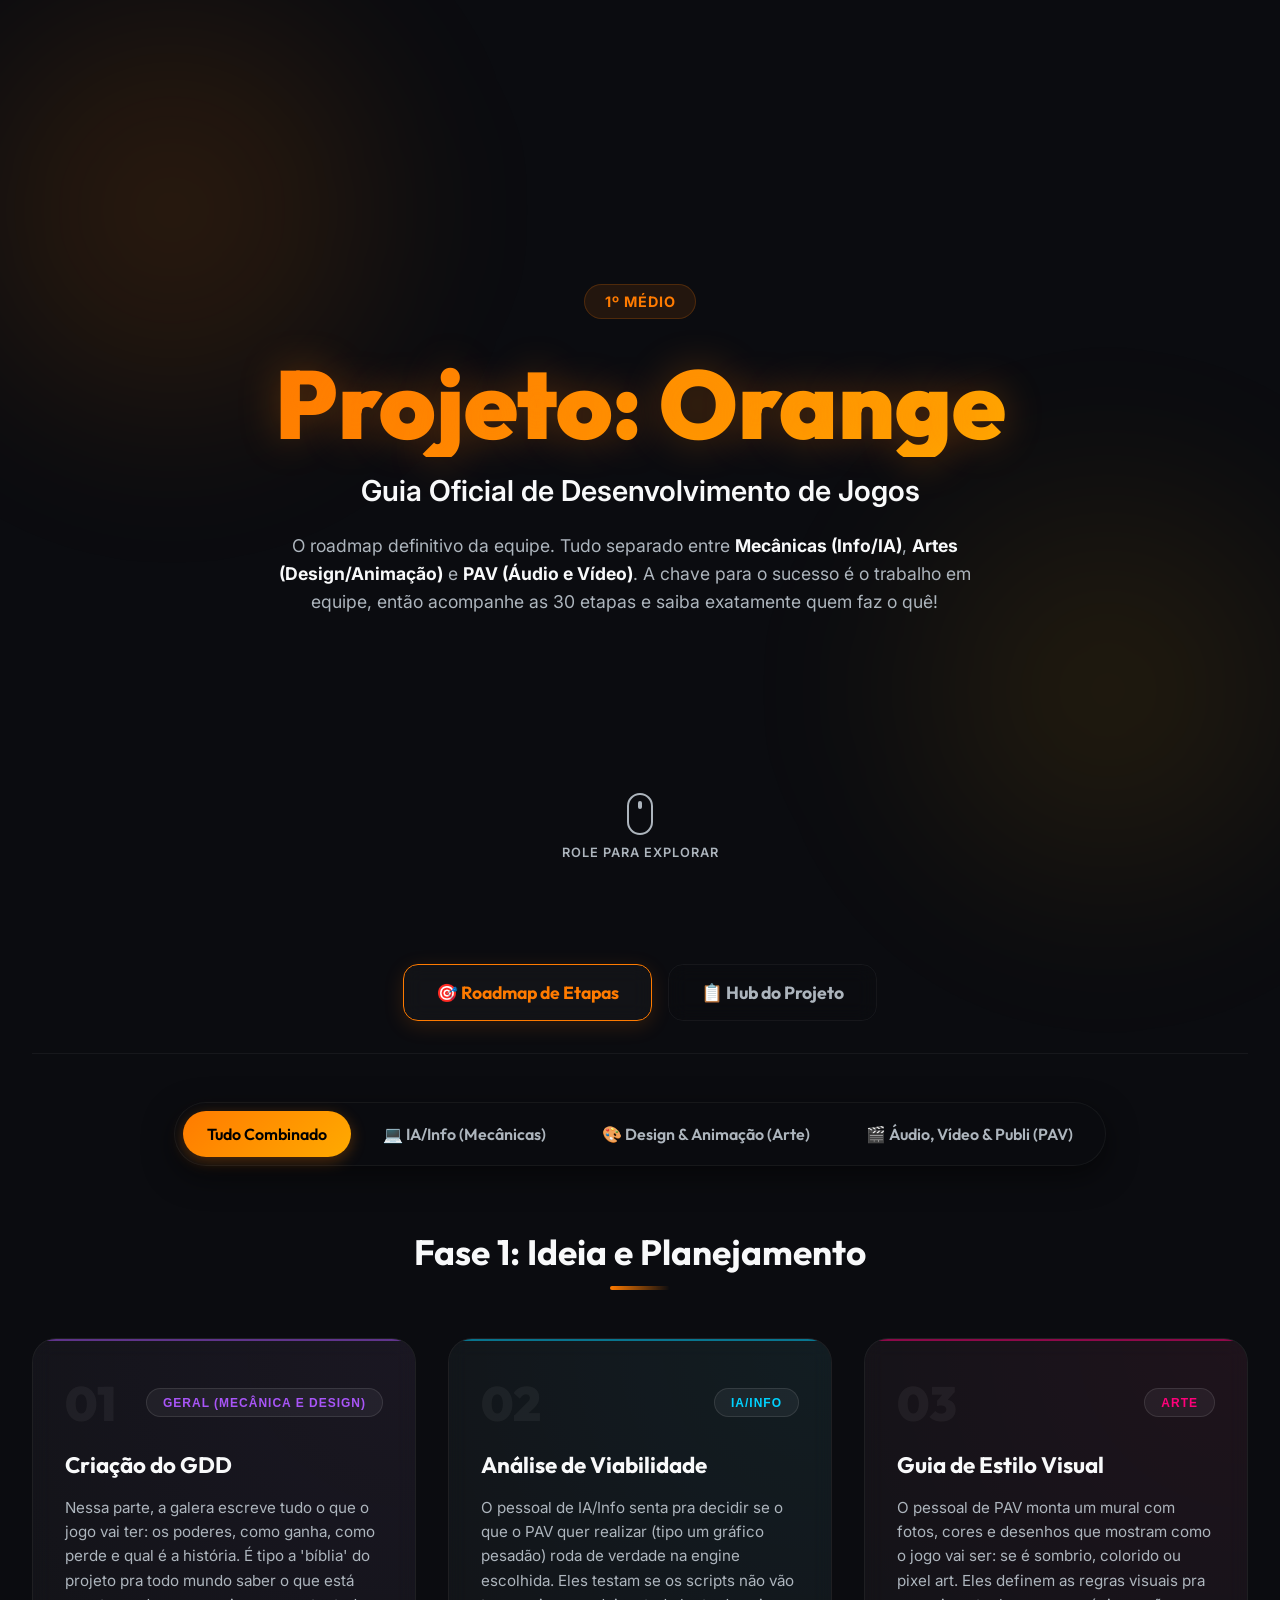
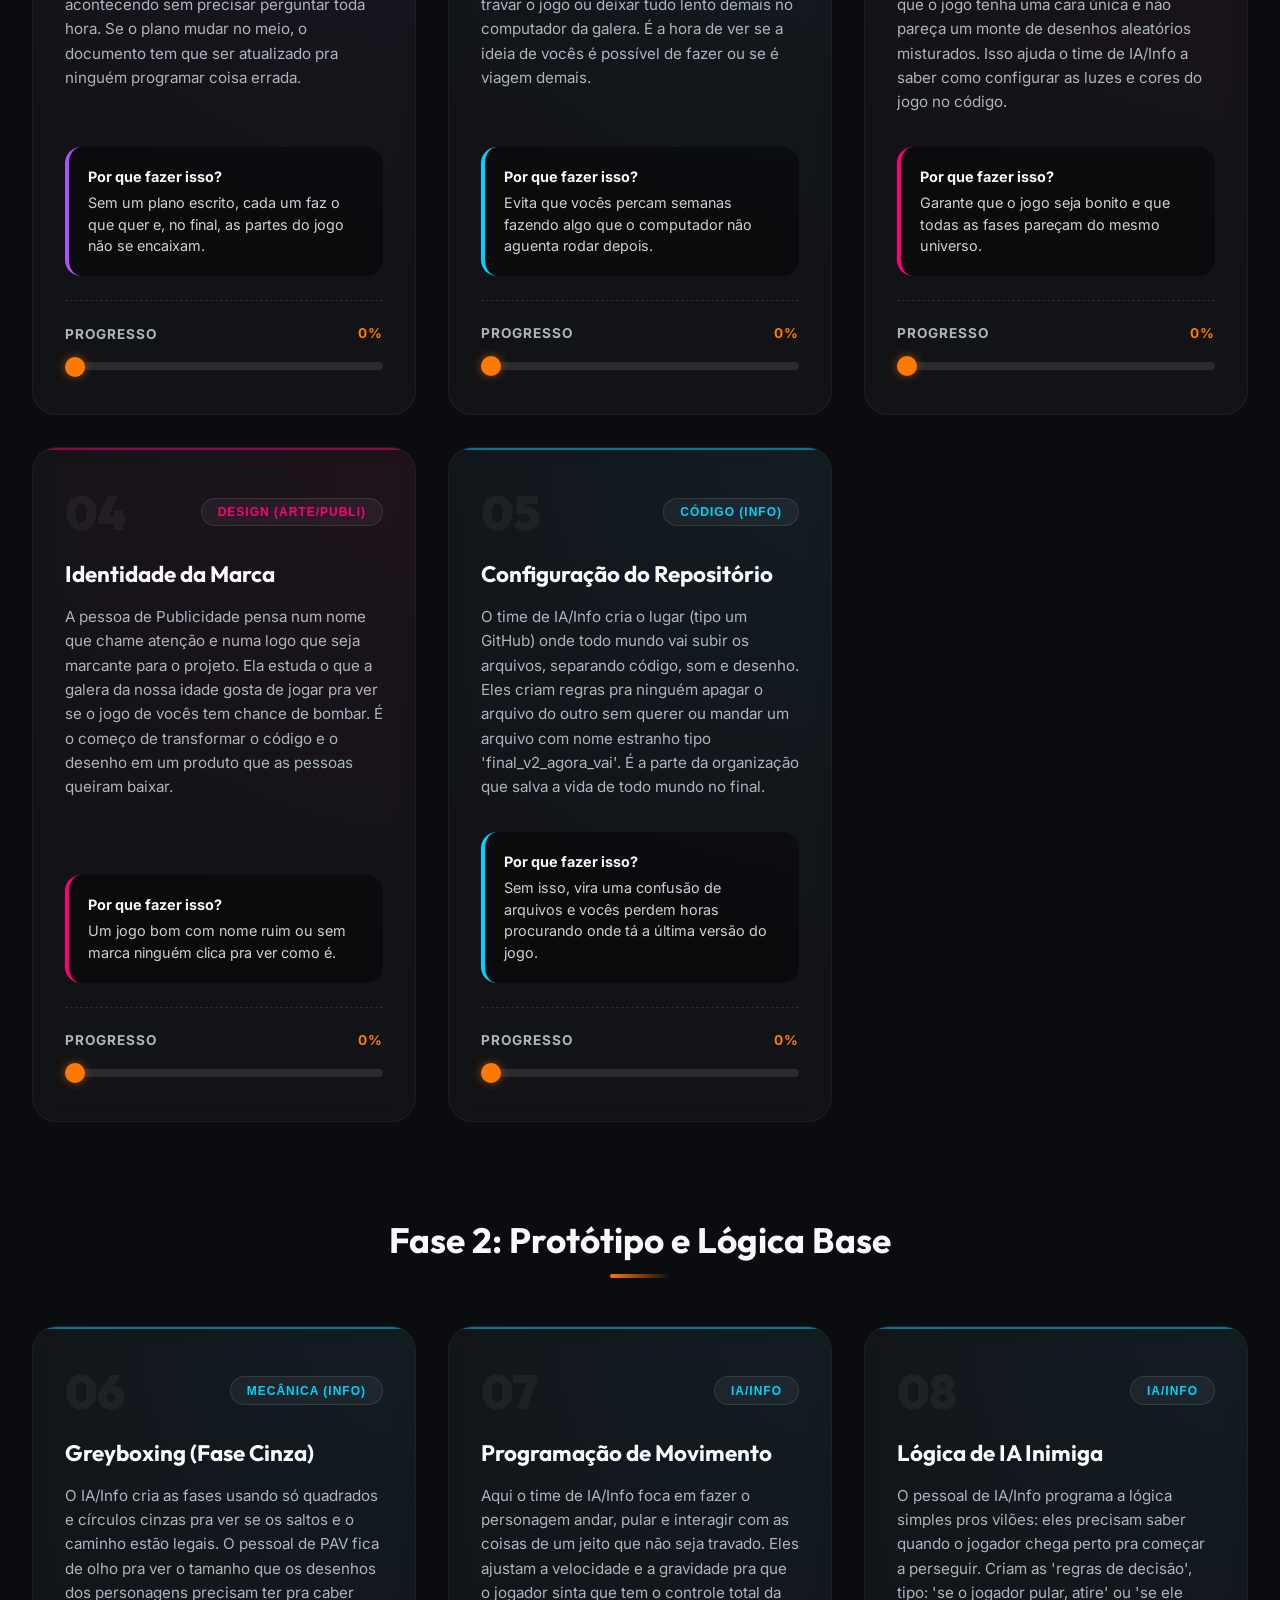
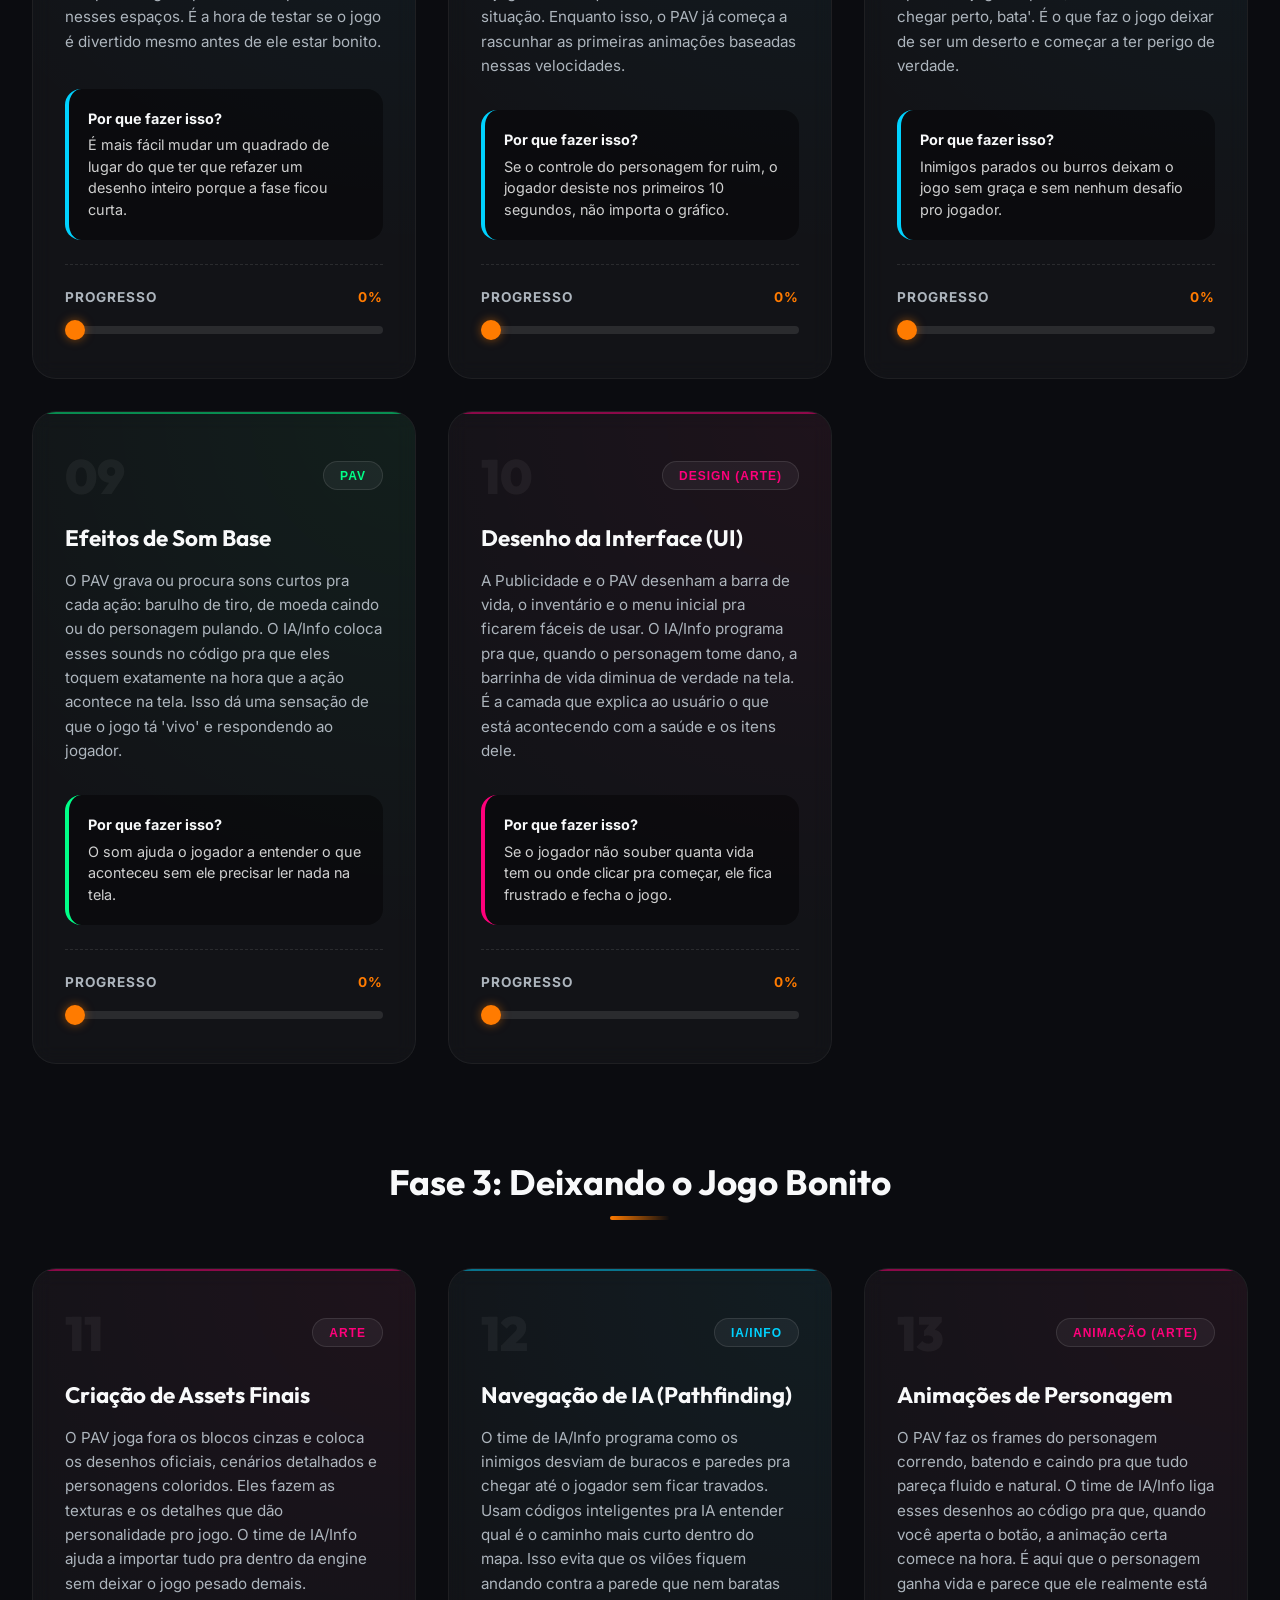
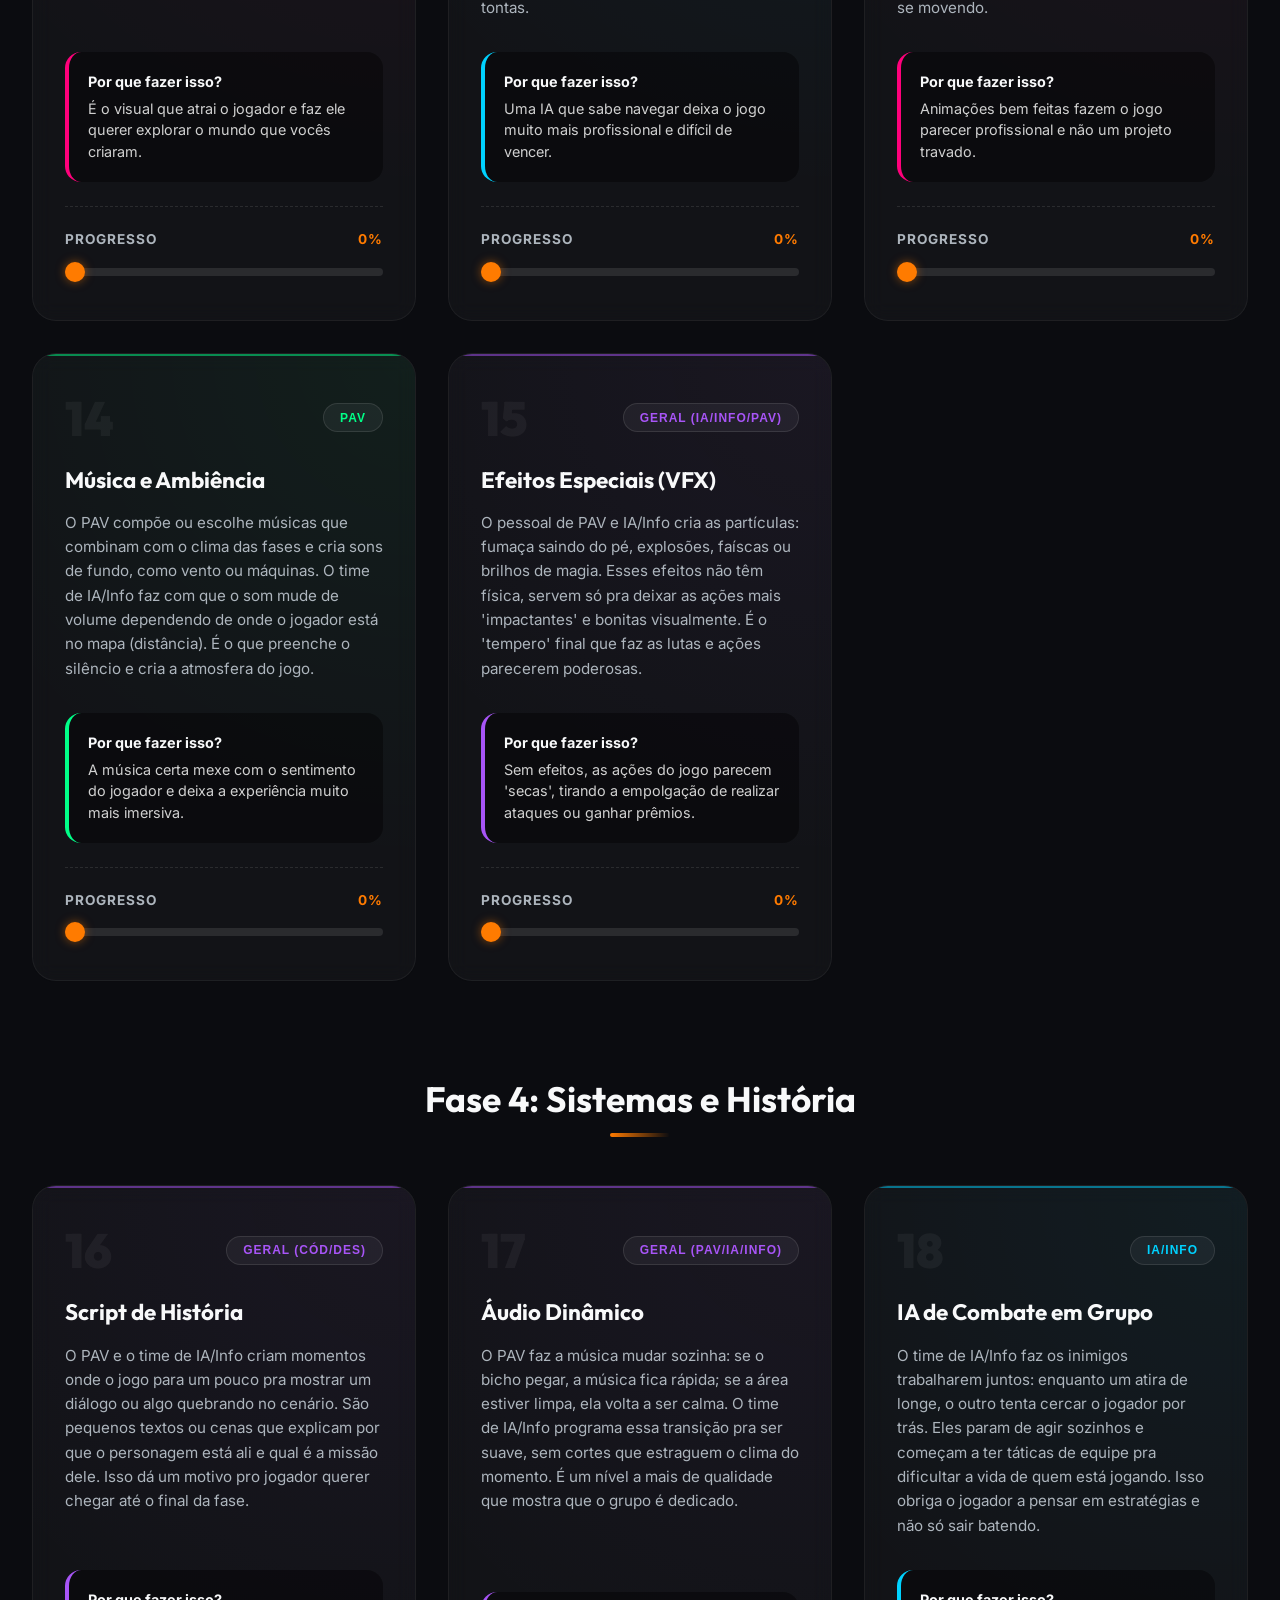
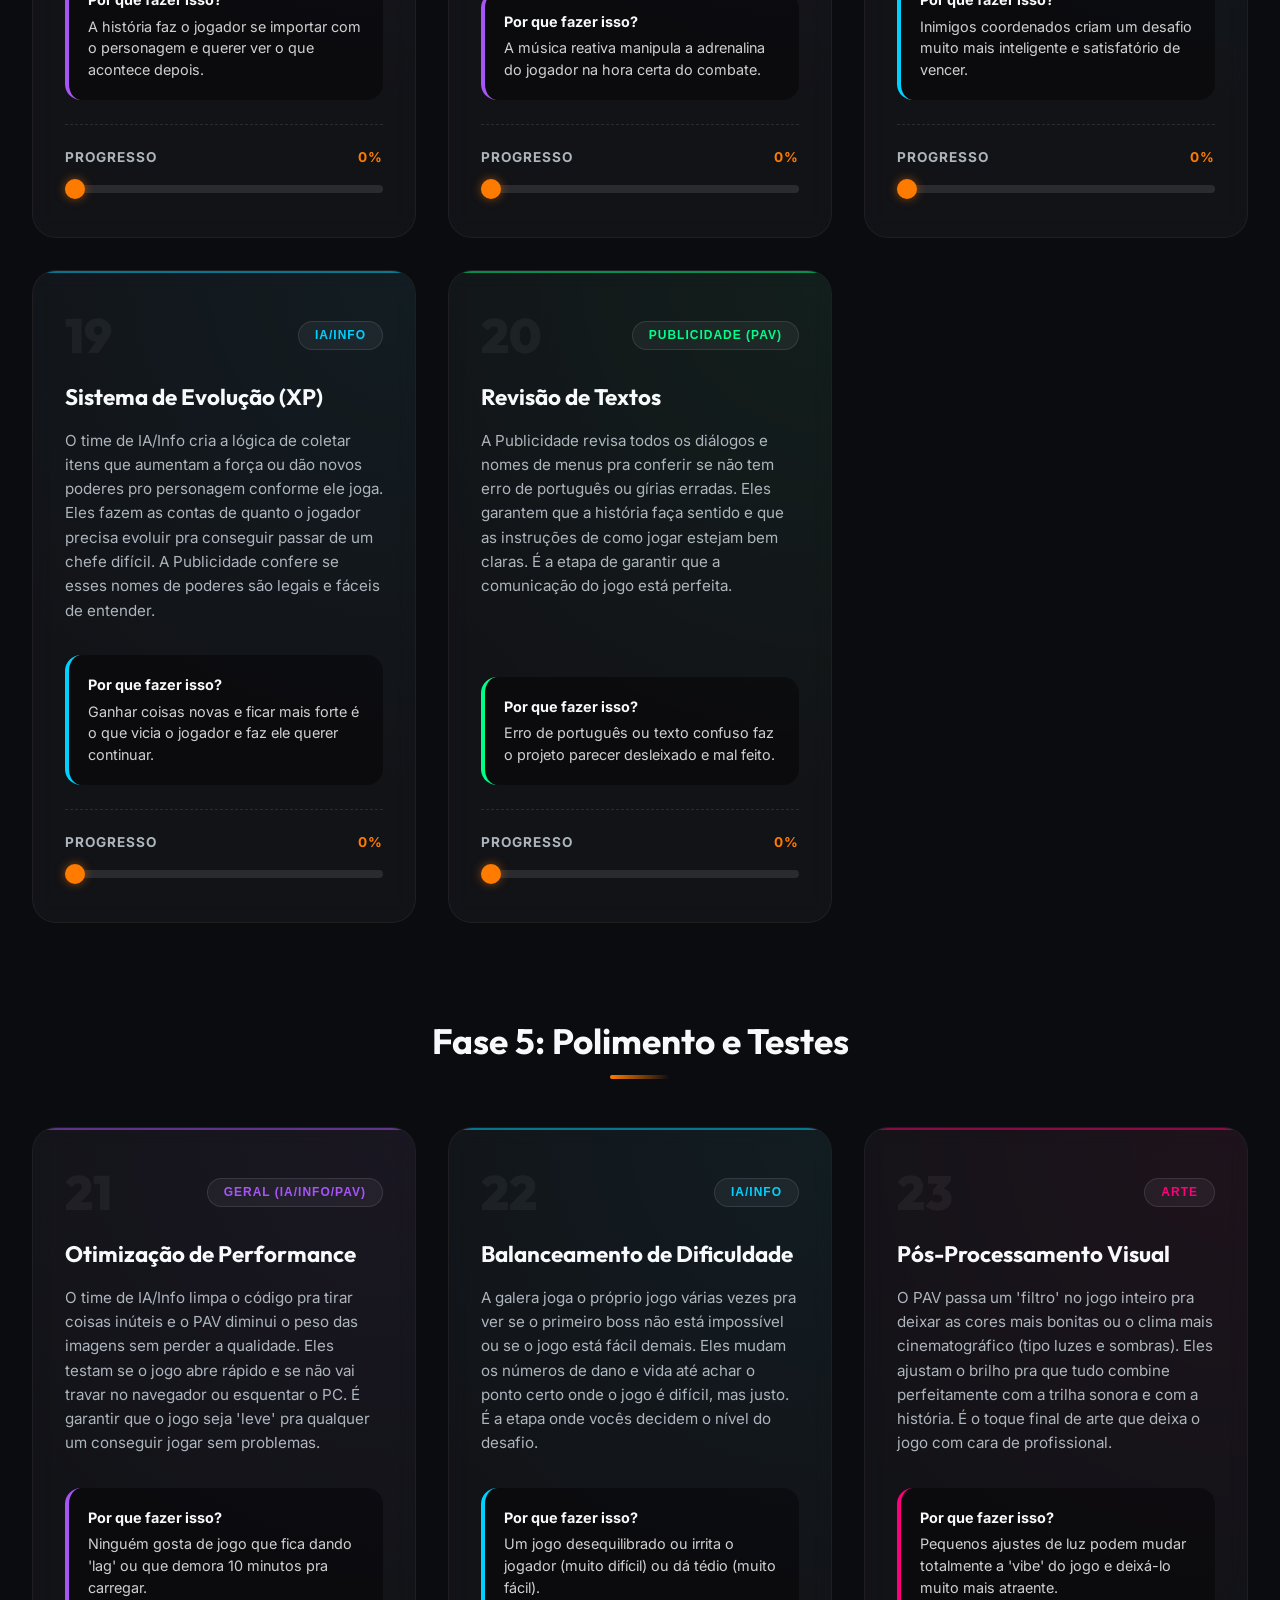
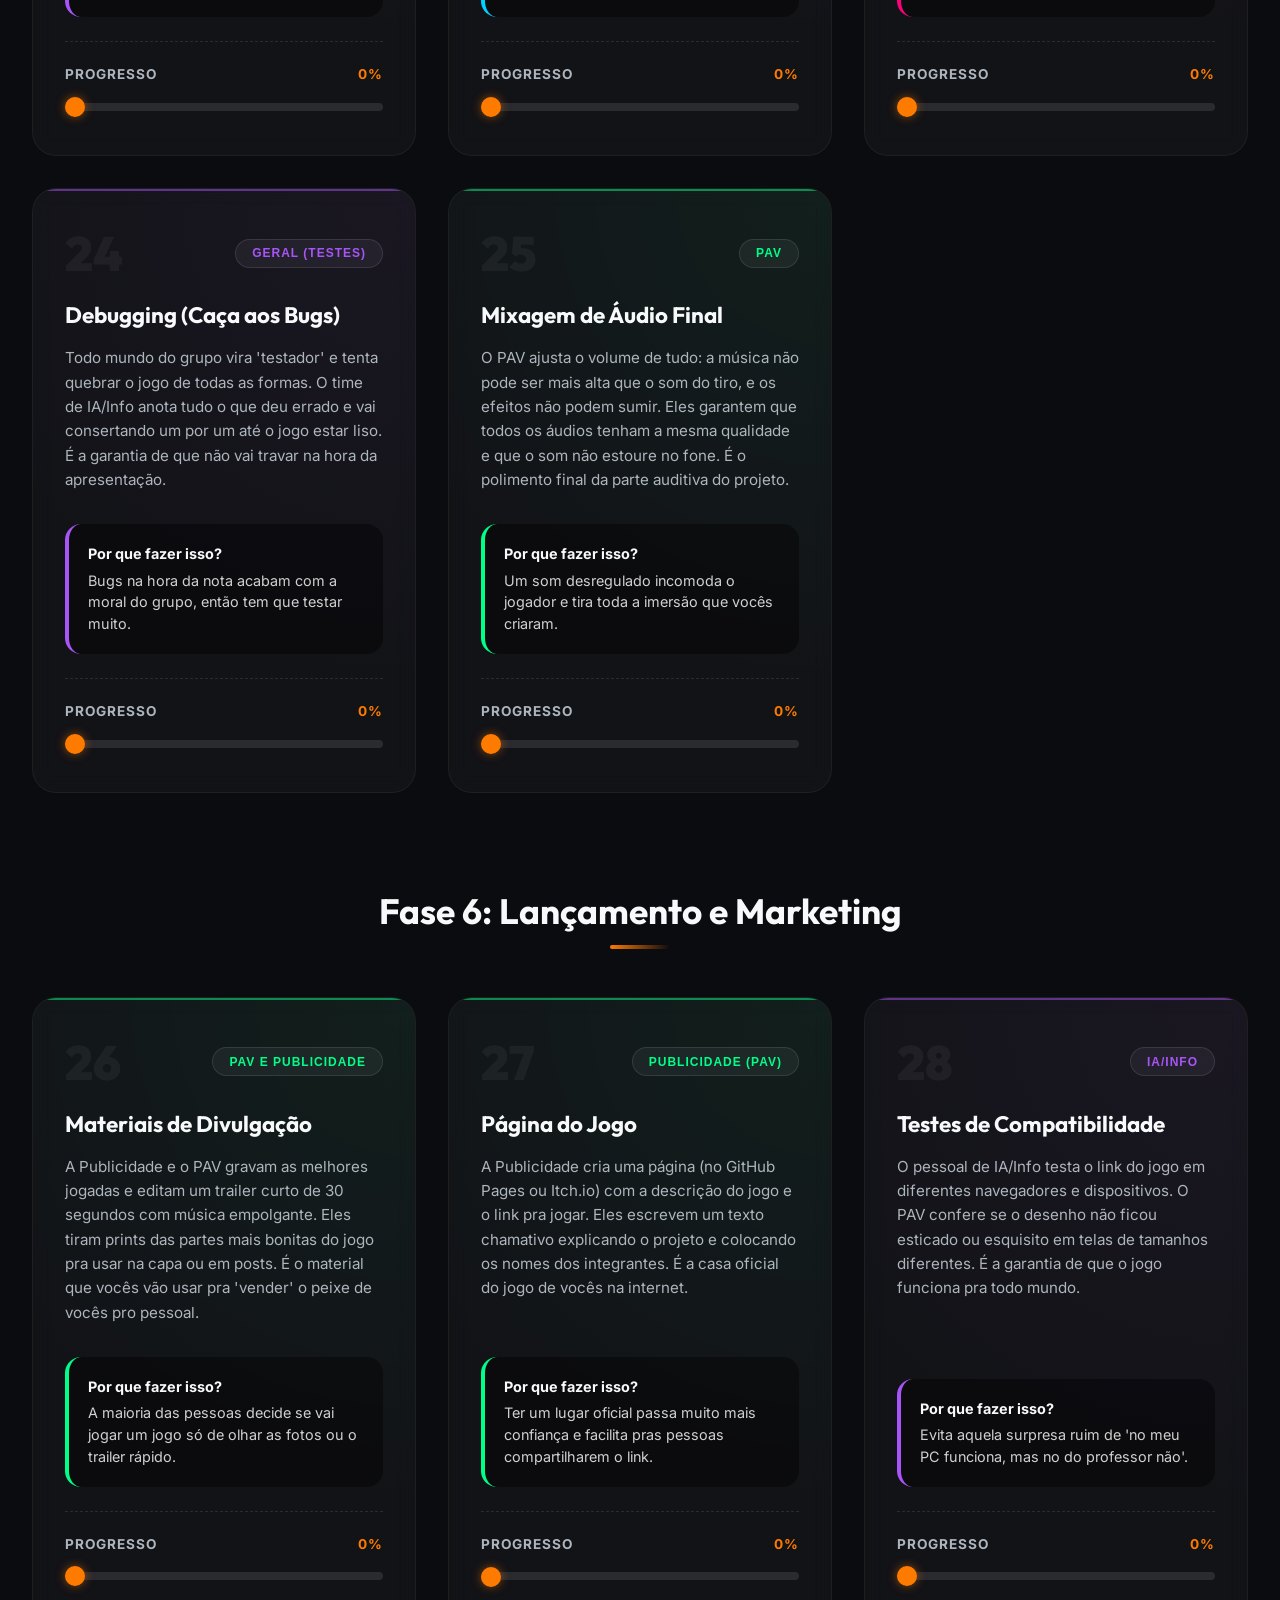
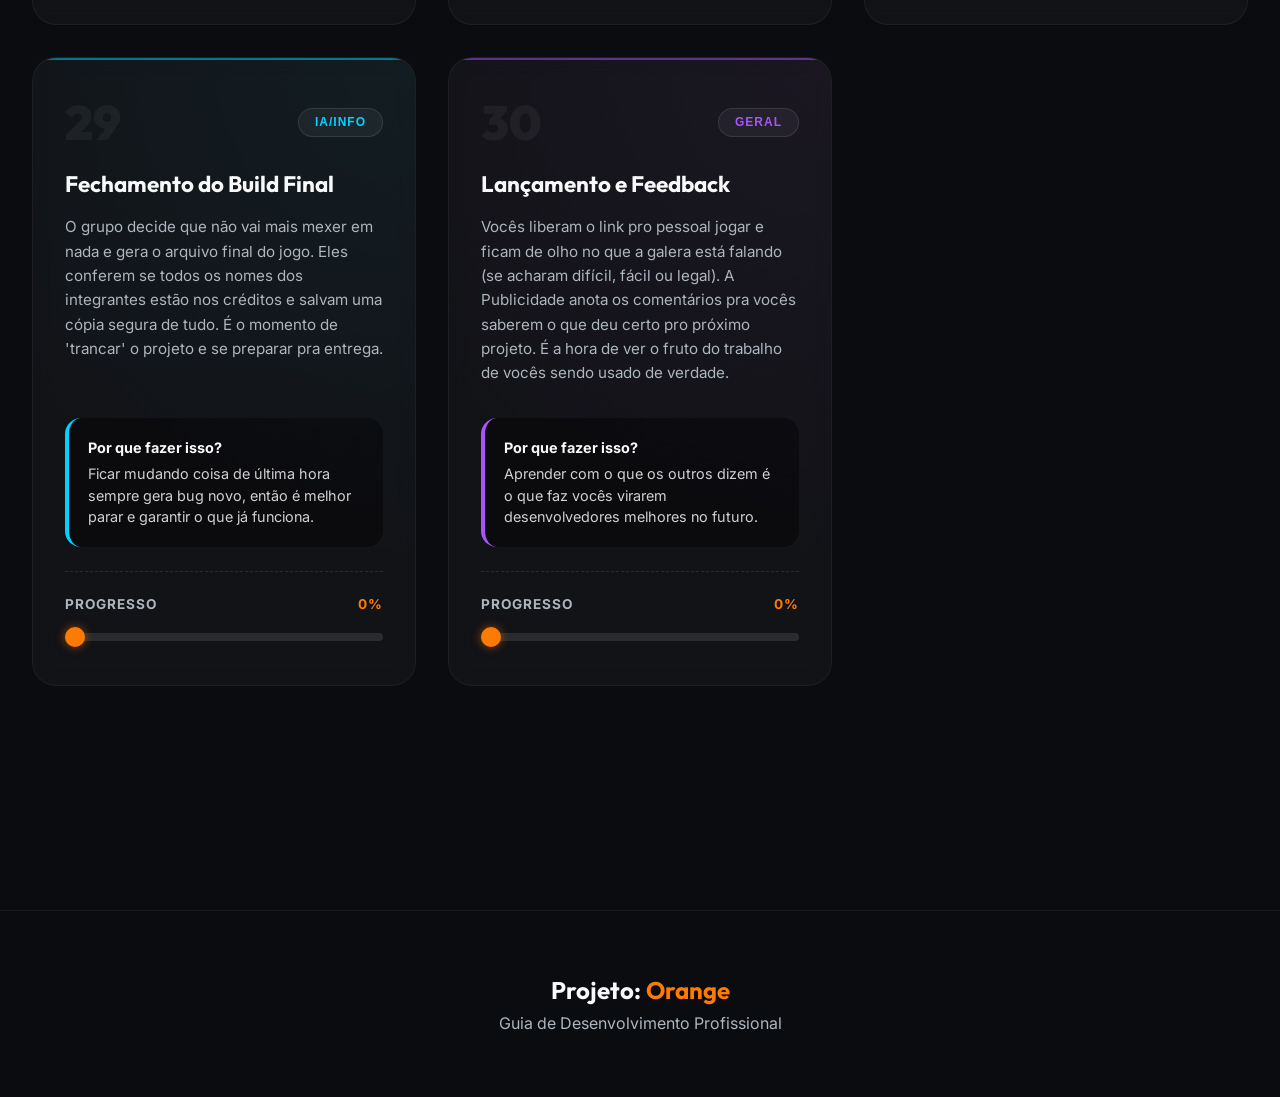
==== commit 78f2d0ea: "Update index.html" ====
--- a/index.html
+++ b/index.html
@@ -112,7 +112,7 @@
     <footer>
         <div class="footer-content">
             <h2>Projeto: <span>Orange</span></h2>
-            <p>Feito para a equipe destruir (no bom sentido) na apresentação!</p>
+            <p>Guia de Desenvolvimento Profissional</p>
         </div>
     </footer>
 
